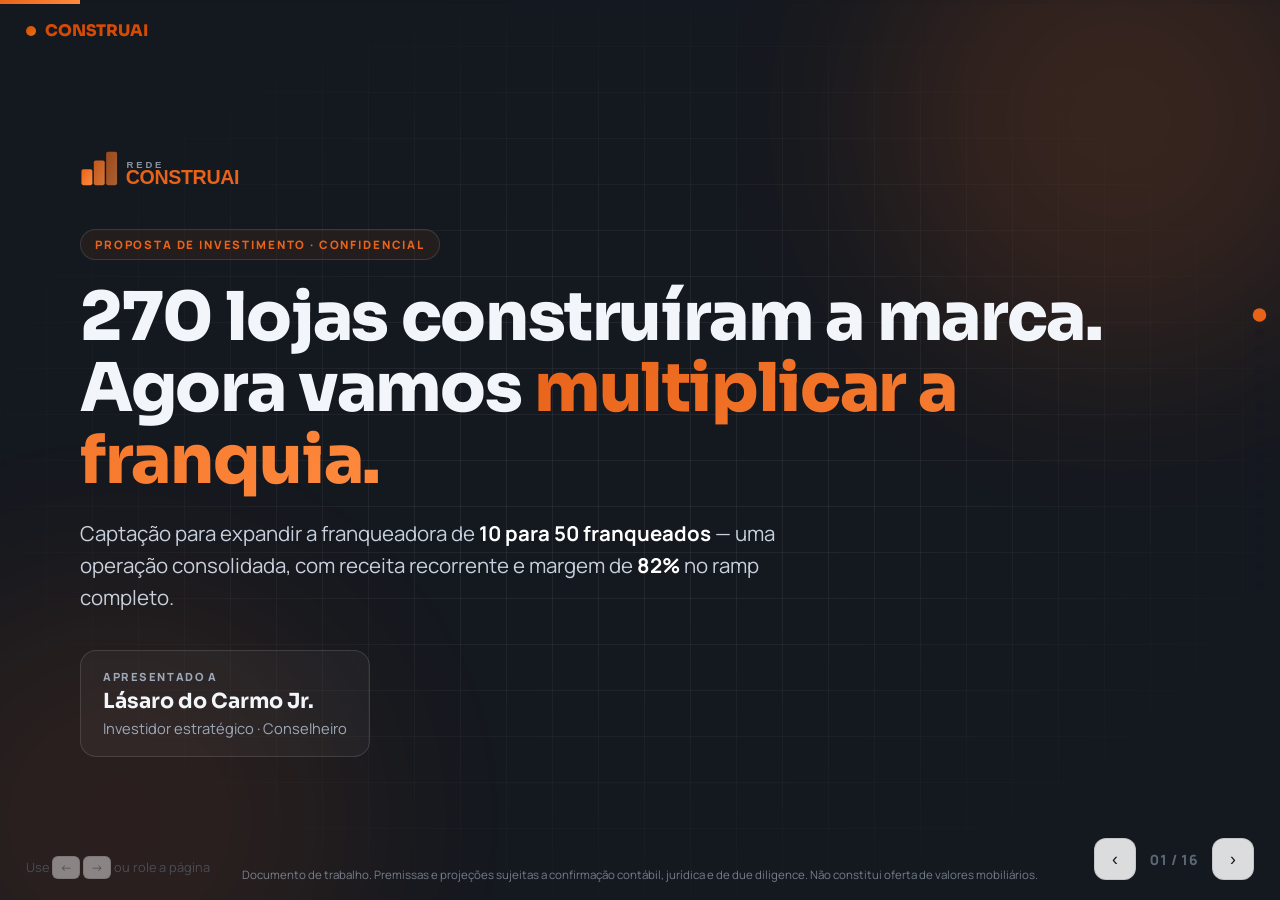
==== index.html @ 3838d7f7 "feat: reescreve deck com dados reais da Rede Construai Negocio correto: rede de material de construc" ====
<!DOCTYPE html>
<html lang="pt-BR">
<head>
<meta charset="UTF-8" />
<meta name="viewport" content="width=device-width, initial-scale=1.0" />
<title>Rede Construai — Proposta de Investimento | Lásaro do Carmo Jr.</title>
<meta name="description" content="Rede Construai — Captação para expansão da franqueadora. Apresentação ao investidor Lásaro do Carmo Jr." />
<link rel="icon" href="assets/img/logo.svg" />
<link rel="preconnect" href="https://fonts.googleapis.com" />
<link rel="preconnect" href="https://fonts.gstatic.com" crossorigin />
<link href="https://fonts.googleapis.com/css2?family=Manrope:wght@400;500;600;700;800&family=Sora:wght@600;700;800&display=swap" rel="stylesheet" />
<link rel="stylesheet" href="assets/css/deck.css" />
</head>
<body>

<div class="topbar"><div class="topbar__fill"></div></div>
<div class="brandmark"><span class="dot"></span> CONSTRUAI</div>
<div class="dots"></div>
<div class="hint">Use <kbd>←</kbd> <kbd>→</kbd> ou role a página</div>
<div class="nav">
  <button class="nav__btn" data-prev aria-label="Anterior">‹</button>
  <span class="nav__count">01 / 16</span>
  <button class="nav__btn" data-next aria-label="Próximo">›</button>
</div>

<main class="deck">

  <!-- 01 — CAPA -->
  <section class="slide slide--dark">
    <span class="glow glow--primary" style="top:-120px;right:-80px"></span>
    <span class="glow glow--primary" style="bottom:-160px;left:-120px;opacity:.1"></span>
    <div class="grid-bg"></div>
    <div class="slide__inner cover">
      <div class="brand"><img src="assets/img/logo.svg" alt="Rede Construai" /></div>
      <span class="eyebrow">Proposta de Investimento · Confidencial</span>
      <h1 class="title">270 lojas construíram a marca.<br>Agora vamos <span class="text-grad">multiplicar a franquia.</span></h1>
      <p class="lead" style="margin-top:22px;color:#C7D0DC">Captação para expandir a franqueadora de <strong style="color:#fff">10 para 50 franqueados</strong> — uma operação consolidada, com receita recorrente e margem de <strong style="color:#fff">82%</strong> no ramp completo.</p>
      <div class="to">
        <small>Apresentado a</small>
        <b>Lásaro do Carmo Jr.</b>
        <span style="color:var(--muted);font-size:.92rem">Investidor estratégico · Conselheiro</span>
      </div>
    </div>
    <div class="disclaimer">Documento de trabalho. Premissas e projeções sujeitas a confirmação contábil, jurídica e de due diligence. Não constitui oferta de valores mobiliários.</div>
  </section>

  <!-- 02 — ABERTURA PERSONALIZADA -->
  <section class="slide">
    <span class="glow glow--primary" style="top:-80px;left:-60px"></span>
    <div class="slide__inner">
      <span class="eyebrow">Por que esta conversa é com o senhor</span>
      <div class="cols cols-2 items-center">
        <div>
          <h2 class="title">O senhor transforma <span class="text-grad">redes de pessoas</span> em impérios.</h2>
          <p class="lead" style="margin-top:18px">Jequiti: de <strong>R$ 20 mi a R$ 523 mi</strong> sobre uma rede de consultoras. Rede São João, Grupo Bom Pastor — o senhor entende, como poucos, o valor de uma <strong>rede consolidada</strong> e de uma <strong>marca forte</strong>.</p>
          <p class="lead">A Rede Construai é exatamente isso: <strong>270 lojas</strong>, uma marca construída no varejo de material de construção, pronta para escalar via franquia. Não é uma aposta — é uma operação que já roda.</p>
        </div>
        <div class="card card--hot">
          <h3>O que buscamos no senhor</h3>
          <ul class="list list--check" style="margin-top:14px">
            <li><b>Nome e credibilidade</b><span class="sub">que aceleram a entrada de franqueados.</span></li>
            <li><b>Rede e portas</b><span class="sub">acesso a operadores e capital do varejo.</span></li>
            <li><b>Escola de escala</b><span class="sub">o método que multiplicou a Jequiti, aplicado aqui.</span></li>
            <li><b>Capital</b><span class="sub">R$ 2 mi para destravar 40 novas lojas.</span></li>
          </ul>
        </div>
      </div>
    </div>
  </section>

  <!-- 03 — A OPORTUNIDADE EM NÚMEROS -->
  <section class="slide">
    <div class="slide__inner">
      <span class="eyebrow">A oportunidade em um minuto</span>
      <h2 class="title">Uma base consolidada. Um motor de <span class="text-grad">receita recorrente</span>.</h2>
      <div class="cols cols-4" style="margin-top:32px">
        <div><div class="kpi__num">270</div><div class="kpi__label">lojas na rede, operadas por 140 empresários</div></div>
        <div><div class="kpi__num">50+</div><div class="kpi__label">serviços prestados às lojas da rede</div></div>
        <div><div class="kpi__num">2%</div><div class="kpi__label">royalty recorrente sobre o faturamento das franqueadas</div></div>
        <div><div class="kpi__num">10→50</div><div class="kpi__label">franqueados: o salto que esta captação financia</div></div>
      </div>
      <div class="cols cols-3" style="margin-top:30px">
        <div class="card"><div class="card__icon">💰</div><h3>R$ 2 milhões</h3><p>Aporte buscado para incentivar a entrada de 40 novas lojas qualificadas, em contratos de 5 anos.</p></div>
        <div class="card"><div class="card__icon">📈</div><h3>R$ 4,9 mi/ano</h3><p>EBITDA projetado da franqueadora no ramp completo (50 franqueados).</p></div>
        <div class="card"><div class="card__icon">⚙️</div><h3>~82% de margem</h3><p>Sustentada por alavancagem operacional: a estrutura que atende as lojas já existe.</p></div>
      </div>
    </div>
  </section>

  <!-- 04 — O NEGÓCIO -->
  <section class="slide">
    <div class="grid-bg"></div>
    <div class="slide__inner">
      <span class="eyebrow">O negócio</span>
      <div class="cols cols-2 items-center">
        <div>
          <h2 class="title">Feita <span class="text-grad">de lojista para lojista</span>.</h2>
          <p class="lead" style="margin-top:16px">A Rede Construai é uma rede consolidada de material de construção, referência em associativismo no setor. Sobre essa base, opera <strong>duas camadas</strong>:</p>
          <ul class="list" style="margin-top:20px">
            <li><b>A associação (270 lojas)</b><span class="sub">a base que dá poder de compra, serviços e a força da marca.</span></li>
            <li><b>A franqueadora (royalty 2%)</b><span class="sub">a camada que estamos escalando — receita recorrente e alta margem.</span></li>
          </ul>
        </div>
        <div class="card">
          <div class="card__icon">🏪</div>
          <h3>A camada que o capital acelera</h3>
          <p style="margin-bottom:16px">Hoje a franqueadora tem 10 franqueados pagando royalty. O alvo é 50. Cada franqueado fatura, em média, <b style="color:var(--text)">R$ 500 mil/mês</b> e paga <b style="color:var(--text)">~R$ 10 mil/mês</b> de royalty.</p>
          <div class="pills">
            <span class="pill pill--on">Marca</span>
            <span class="pill pill--on">50+ serviços</span>
            <span class="pill pill--on">Poder de compra</span>
            <span class="pill pill--on">Contratos 5 anos</span>
          </div>
        </div>
      </div>
    </div>
  </section>

  <!-- 05 — A TESE / MARGEM -->
  <section class="slide">
    <div class="slide__inner">
      <span class="eyebrow">A tese</span>
      <h2 class="title">Por que a margem é alta — e <span class="text-grad">defensável</span>.</h2>
      <p class="lead" style="margin-top:16px">O modelo é tratado de forma <strong>standalone</strong>: a franqueadora paga o custo real do time que atende as lojas. Mesmo assim, a margem é alta porque o royalty é muito maior que o custo de servir.</p>
      <div class="cols cols-3" style="margin-top:32px;align-items:stretch">
        <div class="card"><div class="kpi__num kpi__num--ink">R$ 667</div><div class="kpi__label">custo de atender 1 loja/mês<br>(folha alocada: R$180k ÷ 270 lojas)</div></div>
        <div class="card card--hot"><div class="kpi__num">R$ 10.000</div><div class="kpi__label">royalty recebido por loja/mês</div></div>
        <div class="card"><div class="kpi__num kpi__num--ink">~15x</div><div class="kpi__label">o royalty supera o custo de servir<br>= alavancagem operacional</div></div>
      </div>
      <div class="callout" style="margin-top:30px">
        <p class="lead" style="margin:0">Cada novo franqueado entra quase 100% na margem: <strong>a estrutura que o atende já existe e o custo incremental é baixo.</strong></p>
      </div>
    </div>
  </section>

  <!-- 06 — A MARCA -->
  <section class="slide">
    <span class="glow glow--primary" style="bottom:-120px;right:-60px"></span>
    <div class="slide__inner">
      <span class="eyebrow">O ativo central</span>
      <div class="cols cols-2 items-center">
        <div>
          <h2 class="title">A <span class="text-grad">marca</span> é o que protege o royalty.</h2>
          <p class="lead" style="margin-top:16px">Existem modelos de associação mais baratos. A franquia se justifica porque <strong>entrega o que eles não entregam — principalmente a marca Construai</strong>, construída sobre 270 lojas e reconhecida no mercado.</p>
          <p class="lead">É essa força que sustenta a disposição do franqueado em pagar 2% por 5 anos. As lojas-alvo buscam justamente esse posicionamento.</p>
        </div>
        <div class="card">
          <div class="card__icon">🛡️</div>
          <h3>A prova está na própria rede</h3>
          <p>A média de faturamento que sustenta o royalty (~R$ 10 mil/mês) não é projeção otimista: é <b style="color:var(--text)">comprovável pelos dados reais das 270 lojas</b>, em que a maioria fatura na faixa de R$ 500 mil/mês.</p>
          <p style="margin-top:12px">O risco de receita é, portanto, <b style="color:var(--text)">ancorado em histórico auditável</b>.</p>
        </div>
      </div>
    </div>
  </section>

  <!-- 07 — OS NÚMEROS (EBITDA) -->
  <section class="slide">
    <div class="slide__inner">
      <span class="eyebrow">Os números — franqueadora (standalone)</span>
      <h2 class="title">Do EBITDA de hoje ao EBITDA <span class="text-grad">do ramp</span>.</h2>
      <div class="tbl-wrap" style="margin-top:26px">
        <table class="tbl">
          <thead>
            <tr><th>Demonstrativo (R$/ano)</th><th>Hoje · 10 franq.</th><th class="col-hi">Alvo · 50 franq.</th></tr>
          </thead>
          <tbody>
            <tr><td>Receita de royalties</td><td>360.000</td><td class="col-hi">6.000.000</td></tr>
            <tr><td>(–) Impostos sobre receita (~10%)</td><td class="neg">(36.000)</td><td class="col-hi neg">(600.000)</td></tr>
            <tr><td>(–) Folha alocada (R$ 667/loja)</td><td class="neg">(80.000)</td><td class="col-hi neg">(400.000)</td></tr>
            <tr><td>(–) Funcionária própria</td><td class="neg">(72.000)</td><td class="col-hi neg">(72.000)</td></tr>
            <tr class="row-strong"><td>EBITDA / ano</td><td>172.000</td><td class="col-hi">4.928.000</td></tr>
            <tr><td>Margem EBITDA</td><td class="pos">~48%</td><td class="col-hi pos">~82%</td></tr>
          </tbody>
        </table>
      </div>
      <p class="footnote">Estrutura de custo praticamente fixa: a receita cresce 16x do cenário atual ao alvo, enquanto o custo cresce pouco — daí o salto de margem de 48% para 82%.</p>
    </div>
  </section>

  <!-- 08 — VALUATION -->
  <section class="slide">
    <div class="grid-bg"></div>
    <div class="slide__inner">
      <span class="eyebrow">Valuation — múltiplo EV/EBITDA (4x–6x)</span>
      <h2 class="title">O investidor entra <span class="text-grad">entre o piso e o alvo</span>.</h2>
      <div class="cols cols-3" style="margin-top:30px;align-items:stretch">
        <div class="card">
          <h3>Hoje · piso</h3>
          <div class="kpi__num kpi__num--ink" style="font-size:2.2rem;margin-top:8px">R$ 0,7–1,0M</div>
          <p style="margin-top:10px">Realidade atual (10 franqueados). O ponto mais conservador.</p>
        </div>
        <div class="card card--hot">
          <h3>Faixa de entrada</h3>
          <div class="kpi__num" style="font-size:2.2rem;margin-top:8px">R$ 8–12M</div>
          <p style="margin-top:10px">Pre-money de negociação — captura parte do upside do ramp antes de ele se materializar.</p>
        </div>
        <div class="card">
          <h3>Alvo · 50 franq.</h3>
          <div class="kpi__num kpi__num--ink" style="font-size:2.2rem;margin-top:8px">R$ 15,7–24,6M</div>
          <p style="margin-top:10px">Central ~R$ 19,7M (5x) quando o ramp se completa.</p>
        </div>
      </div>
      <p class="footnote">Múltiplos de 4x a 6x são típicos de franqueadora pequena no Brasil. O valor se realiza à medida que os 40 novos franqueados entram — exatamente o que o aporte financia.</p>
    </div>
  </section>

  <!-- 09 — A OFERTA AO LÁSARO -->
  <section class="slide slide--dark">
    <span class="glow glow--primary" style="top:-100px;right:-80px"></span>
    <div class="slide__inner">
      <span class="eyebrow">A oferta</span>
      <h2 class="title">O senhor entra como <span class="text-grad">sócio estratégico</span> — pelo preço justo.</h2>
      <p class="lead" style="margin-top:14px;color:#C7D0DC">Existem dois preços. A um investidor que só traz dinheiro, cobramos o teto. Ao senhor — pelo nome, rede e credibilidade — oferecemos o <strong style="color:#fff">preço de sócio</strong>.</p>
      <div class="tbl-wrap" style="margin-top:22px">
        <table class="tbl">
          <thead>
            <tr><th>Parâmetro</th><th>Investidor financeiro</th><th class="col-hi">Lásaro · estratégico</th></tr>
          </thead>
          <tbody>
            <tr><td>Pre-money</td><td>R$ 12 milhões</td><td class="col-hi">R$ 8 milhões</td></tr>
            <tr><td>Aporte</td><td>R$ 2 milhões</td><td class="col-hi">R$ 2 milhões</td></tr>
            <tr class="row-strong"><td>Participação resultante</td><td>~14,3%</td><td class="col-hi">20,0%</td></tr>
            <tr><td>O que agrega</td><td class="neg">Apenas capital</td><td class="col-hi">Nome, rede, escala</td></tr>
            <tr><td>Tipo de cota</td><td class="neg">Preferencial</td><td class="col-hi">Ordinária + metas</td></tr>
          </tbody>
        </table>
      </div>
      <p class="footnote" style="color:#9DA8B8">Pelo mesmo cheque de R$ 2 mi, o senhor recebe <b style="color:#fff">40% mais participação</b> — porque a sua entrada reduz o risco e o tempo do ramp, valorizando os 80% que permanecem com os sócios.</p>
    </div>
  </section>

  <!-- 10 — USO DO CAPITAL -->
  <section class="slide">
    <div class="slide__inner">
      <span class="eyebrow">Uso do capital</span>
      <div class="cols cols-2 items-center">
        <div>
          <h2 class="title">R$ 2 milhões viram <span class="text-grad">40 novas lojas</span>.</h2>
          <p class="lead" style="margin-top:16px">Cada loja recebe um pacote de incentivo para estruturar a operação e travar o contrato de 5 anos. O retorno volta como royalty recorrente.</p>
          <ul class="list" style="margin-top:20px">
            <li><b>R$ 50 mil em caixa</b> por loja, para montagem da operação</li>
            <li><b>R$ 50 mil</b> de isenção da taxa de franquia (incentivo)</li>
            <li><b>R$ 100 mil</b> de incentivo total por franqueado</li>
          </ul>
        </div>
        <div class="card">
          <h3 style="margin-bottom:16px">A conta da expansão</h3>
          <div class="tbl-wrap" style="box-shadow:none;border:none;padding:0">
            <table class="tbl">
              <tbody>
                <tr><td>Lojas novas (50 – 10)</td><td><b>40</b></td></tr>
                <tr><td>Cash por loja</td><td>R$ 50.000</td></tr>
                <tr class="row-strong"><td>Total do aporte</td><td>R$ 2.000.000</td></tr>
                <tr><td>Royalty/loja/mês</td><td>~R$ 10.000</td></tr>
                <tr><td>Prazo de contrato</td><td>5 anos</td></tr>
              </tbody>
            </table>
          </div>
        </div>
      </div>
    </div>
  </section>

  <!-- 11 — RETORNO DO INVESTIDOR -->
  <section class="slide">
    <div class="slide__inner">
      <span class="eyebrow">Retorno do investidor — ramp em 3 anos (20% do EBITDA)</span>
      <h2 class="title">Payback em <span class="text-grad">~2 anos</span> — e o ganho de capital vem por cima.</h2>
      <div class="tbl-wrap" style="margin-top:22px">
        <table class="tbl">
          <thead>
            <tr><th>Ramp</th><th>Ano 1</th><th>Ano 2</th><th class="col-hi">Ano 3</th></tr>
          </thead>
          <tbody>
            <tr><td>Franqueados (fim do ano)</td><td>25</td><td>40</td><td class="col-hi">50</td></tr>
            <tr><td>Receita de royalties/ano</td><td>R$ 3,0M</td><td>R$ 4,8M</td><td class="col-hi">R$ 6,0M</td></tr>
            <tr><td>EBITDA/ano</td><td>R$ 2,43M</td><td>R$ 3,93M</td><td class="col-hi">R$ 4,93M</td></tr>
            <tr><td>Retorno do investidor (20%)</td><td class="pos">R$ 485,6k</td><td class="pos">R$ 785,6k</td><td class="col-hi pos">R$ 985,6k</td></tr>
            <tr class="row-strong"><td>Retorno acumulado</td><td>R$ 485,6k</td><td>R$ 1,27M</td><td class="col-hi">R$ 2,26M</td></tr>
          </tbody>
        </table>
      </div>
      <div class="cols cols-3" style="margin-top:24px">
        <div><div class="kpi__num" style="font-size:2rem">~49%</div><div class="kpi__label">retorno anual sobre o aporte (no ramp)</div></div>
        <div><div class="kpi__num" style="font-size:2rem">~2 anos</div><div class="kpi__label">payback do aporte de R$ 2 mi</div></div>
        <div><div class="kpi__num" style="font-size:2rem">~2,0x</div><div class="kpi__label">upside no valor da fatia (alvo 5x)</div></div>
      </div>
    </div>
  </section>

  <!-- 12 — ESTRUTURA -->
  <section class="slide">
    <div class="grid-bg"></div>
    <div class="slide__inner">
      <span class="eyebrow">Estrutura da operação</span>
      <h2 class="title">Captação <span class="text-grad">sem diluir</span> quem já opera.</h2>
      <p class="lead" style="margin-top:16px">O investidor entra em um <strong>veículo dedicado à expansão</strong>, não na franqueadora-mãe. O retorno fica vinculado às lojas que o capital abre.</p>
      <div class="cols cols-3" style="margin-top:30px">
        <div class="card"><div class="card__icon">🧩</div><h3>Sem diluição</h3><p>Nenhum dos 20 sócios atuais perde participação no negócio que já existe.</p></div>
        <div class="card"><div class="card__icon">🔎</div><h3>Retorno rastreável</h3><p>O investidor tem visão clara e auditável sobre exatamente o que financiou.</p></div>
        <div class="card"><div class="card__icon">🗳️</div><h3>Controle preservado</h3><p>As cotas separam direitos econômicos de políticos — quem opera segue no comando.</p></div>
      </div>
      <p class="footnote">Aprovação mais simples, porque ninguém abre mão de participação — e a governança fica limpa desde o primeiro dia.</p>
    </div>
  </section>

  <!-- 13 — RISCOS & RESPOSTAS -->
  <section class="slide">
    <div class="slide__inner">
      <span class="eyebrow">Due diligence — as perguntas difíceis, respondidas</span>
      <h2 class="title">Transparência <span class="text-grad">antes</span> de o senhor perguntar.</h2>
      <div class="cols cols-3" style="margin-top:30px;align-items:stretch">
        <div class="card">
          <h3>Por que pagar franquia se há modelos mais baratos?</h3>
          <p>Porque a franquia entrega o que os modelos simples não entregam: a <b style="color:var(--text)">marca Construai</b>. Atende um segmento de lojas que busca posicionamento — não compete com a associação básica.</p>
        </div>
        <div class="card">
          <h3>Como provar a média de faturamento?</h3>
          <p>Pelos <b style="color:var(--text)">dados reais das 270 lojas</b>. A média que sustenta o royalty é histórica e auditável — não projetada.</p>
        </div>
        <div class="card">
          <h3>A margem de 82% é real?</h3>
          <p>Sim, no modelo standalone com a folha alocada (R$ 667/loja). A formalização da prestação de serviço é pré-requisito, <b style="color:var(--text)">confirmada por contador e advogado</b> antes do fechamento.</p>
        </div>
      </div>
    </div>
  </section>

  <!-- 14 — POR QUE O SENHOR, POR QUE AGORA -->
  <section class="slide">
    <span class="glow glow--primary" style="top:-100px;left:-80px"></span>
    <div class="slide__inner">
      <span class="eyebrow">Por que o senhor, por que agora</span>
      <h2 class="title">O encaixe é <span class="text-grad">raro</span>.</h2>
      <div class="cols cols-2" style="margin-top:28px">
        <ul class="list list--check">
          <li><b>O senhor já fez isso</b><span class="sub">multiplicou uma rede de pessoas (Jequiti) e lidera redes de varejo (São João, Bom Pastor).</span></li>
          <li><b>A base está pronta</b><span class="sub">270 lojas, marca consolidada, modelo de royalty validado em 10 franqueados.</span></li>
        </ul>
        <ul class="list list--check">
          <li><b>O capital é cirúrgico</b><span class="sub">R$ 2 mi destrava 40 lojas travadas em contratos de 5 anos.</span></li>
          <li><b>A janela é agora</b><span class="sub">cada mês sem escalar é royalty recorrente deixado na mesa.</span></li>
        </ul>
      </div>
      <div class="callout" style="margin-top:30px">
        <p class="big text-grad">O senhor não entra para apostar. Entra para fazer o que já sabe — de novo.</p>
      </div>
    </div>
  </section>

  <!-- 15 — PRÓXIMOS PASSOS -->
  <section class="slide">
    <div class="slide__inner">
      <span class="eyebrow">Próximos passos</span>
      <h2 class="title">Como <span class="text-grad">avançamos</span>.</h2>
      <div class="cols cols-3" style="margin-top:32px">
        <div class="card"><div class="card__icon">1</div><h3>Alinhamento</h3><p>Reunião para definir o perfil da participação e os termos da cota (ordinária + metas).</p></div>
        <div class="card"><div class="card__icon">2</div><h3>Due diligence</h3><p>Abertura dos dados reais das 270 lojas e validação contábil/jurídica do modelo.</p></div>
        <div class="card"><div class="card__icon">3</div><h3>Fechamento</h3><p>Estruturação do veículo de expansão e início do ramp dos 40 novos franqueados.</p></div>
      </div>
      <p class="lead" style="margin-top:30px"><strong>A base já foi construída. Falta a sua mão para multiplicá-la.</strong></p>
    </div>
  </section>

  <!-- 16 — FECHAMENTO -->
  <section class="slide slide--dark">
    <span class="glow glow--primary" style="top:-120px;left:-60px"></span>
    <span class="glow glow--primary" style="bottom:-140px;right:-80px;opacity:.1"></span>
    <div class="grid-bg"></div>
    <div class="slide__inner cover">
      <div class="brand"><img src="assets/img/logo.svg" alt="Rede Construai" /></div>
      <h2 class="title">Vamos construir <span class="text-grad">a próxima curva</span> juntos.</h2>
      <p class="lead" style="margin-top:16px;color:#C7D0DC">Estamos à disposição para abrir os números das 270 lojas, demonstrar o modelo e desenhar a estrutura da sociedade com o senhor.</p>
      <div class="cols cols-3" style="margin-top:30px">
        <div class="card"><h3>Contato</h3><p class="ph">[Nome do responsável]</p><p class="ph">[telefone / WhatsApp]</p></div>
        <div class="card"><h3>Canais</h3><p>gpt.construai@gmail.com</p><p>construai.com.br</p></div>
        <div class="card"><h3>Demonstração</h3><p>Dados das 270 lojas e modelo de valuation, sob NDA.</p></div>
      </div>
    </div>
    <div class="disclaimer">Documento de trabalho. Premissas e projeções sujeitas a confirmação contábil, jurídica e de due diligence. Não constitui oferta de valores mobiliários.</div>
  </section>

</main>

<script src="assets/js/deck.js"></script>
</body>
</html>
---- assets/css/deck.css ----
/* =========================================================================
   REDE CONSTRUAI — Deck de Investimento
   Tema claro, premium e corporativo, com slides "hero" escuros.
   Toda a marca é tematizável pelo bloco BRAND TOKENS em :root.
   ========================================================================= */

/* ----------------------------- BRAND TOKENS ----------------------------- */
:root {
  /* Marca — ajuste aqui os HEX oficiais da Construai quando confirmados */
  --c-primary:   #E8631A;   /* laranja Construai (cor de ação)   */
  --c-primary-2: #FF8A3D;   /* laranja claro (gradiente)         */
  --c-ink:       #14181F;   /* tinta escura (slides hero)        */
  --c-ink-2:     #1C2230;   /* superfície escura                 */

  /* Tema claro (padrão) */
  --c-bg:        #F5F2EC;   /* papel quente                      */
  --c-bg-2:      #FBFAF7;   /* fundo alternativo                 */
  --c-surface:   #FFFFFF;   /* cartões                           */
  --c-text:      #161B22;   /* texto principal                   */
  --c-muted:     #5C6675;   /* texto secundário                  */
  --c-line:      rgba(20,25,35,.12);

  /* Tokens "locais" que os componentes consomem (mudam no .slide--dark) */
  --bg:      var(--c-bg);
  --surface: var(--c-surface);
  --text:    var(--c-text);
  --muted:   var(--c-muted);
  --line:    var(--c-line);

  --good: #16A34A;
  --warn: #B45309;

  --font-sans: "Manrope", "Inter", -apple-system, BlinkMacSystemFont, "Segoe UI", Roboto, Helvetica, Arial, sans-serif;
  --font-display: "Sora", "Manrope", var(--font-sans);

  --maxw: 1120px;
  --radius: 16px;
  --shadow: 0 18px 44px -22px rgba(20,25,35,.34);
  --shadow-soft: 0 8px 24px -16px rgba(20,25,35,.3);
  --gradient-primary: linear-gradient(135deg, var(--c-primary), var(--c-primary-2));
}

/* ----------------------------- RESET / BASE ----------------------------- */
* { box-sizing: border-box; margin: 0; padding: 0; }
html, body { height: 100%; }
body {
  font-family: var(--font-sans);
  color: var(--c-text);
  background: var(--c-bg);
  -webkit-font-smoothing: antialiased;
  text-rendering: optimizeLegibility;
  overflow: hidden;
}

/* ------------------------------- PALCO ---------------------------------- */
.deck {
  height: 100vh; overflow-y: scroll;
  scroll-snap-type: y mandatory; scroll-behavior: smooth; scrollbar-width: none;
}
.deck::-webkit-scrollbar { display: none; }

.slide {
  position: relative; min-height: 100vh;
  scroll-snap-align: start; scroll-snap-stop: always;
  display: flex; align-items: center; justify-content: center;
  padding: 6vh 6vw; overflow: hidden;
  background: var(--bg); color: var(--text);
}
.slide:nth-child(even) { --bg: var(--c-bg-2); }

/* Slides escuros (capa, divisores, fechamento) */
.slide--dark {
  --bg: var(--c-ink);
  --surface: var(--c-ink-2);
  --text: #F2F5FA;
  --muted: #9DA8B8;
  --line: rgba(255,255,255,.12);
}
.slide--dark.slide, .slide--dark { background: var(--c-ink); color: #F2F5FA; }

.slide__inner {
  width: 100%; max-width: var(--maxw); position: relative; z-index: 2;
  animation: rise .65s cubic-bezier(.2,.7,.2,1) both;
}
@keyframes rise { from { opacity: 0; transform: translateY(20px); } to { opacity: 1; transform: none; } }

/* Decoração */
.glow { position: absolute; border-radius: 50%; filter: blur(90px); z-index: 0; pointer-events: none; }
.glow--primary { width: 480px; height: 480px; background: var(--c-primary); opacity: .16; }
.grid-bg {
  position: absolute; inset: 0; z-index: 0; pointer-events: none; opacity: .5;
  background-image: linear-gradient(var(--line) 1px, transparent 1px), linear-gradient(90deg, var(--line) 1px, transparent 1px);
  background-size: 46px 46px;
  mask-image: radial-gradient(ellipse at center, #000 25%, transparent 78%);
}

/* ----------------------------- TIPOGRAFIA ------------------------------- */
h1, h2, h3 { font-family: var(--font-display); font-weight: 800; line-height: 1.06; letter-spacing: -.02em; color: var(--text); }
.eyebrow {
  display: inline-flex; align-items: center; gap: 8px;
  font-size: clamp(.7rem,.9vw,.8rem); font-weight: 800; letter-spacing: .16em;
  text-transform: uppercase; color: var(--c-primary);
  padding: 7px 14px; border: 1px solid var(--line); border-radius: 999px;
  background: rgba(232,99,26,.07); margin-bottom: 22px;
}
h1.title { font-size: clamp(2.3rem, 5.4vw, 4.2rem); }
h2.title { font-size: clamp(1.9rem, 4.2vw, 3.1rem); }
.lead { font-size: clamp(1.02rem, 1.6vw, 1.3rem); color: var(--muted); max-width: 64ch; line-height: 1.56; }
.lead strong { color: var(--text); font-weight: 700; }
.text-grad { background: var(--gradient-primary); -webkit-background-clip: text; background-clip: text; color: transparent; }
.text-primary { color: var(--c-primary); }
p + p { margin-top: 1em; }
.small { font-size: .9rem; }

/* placeholders (raros agora — quase tudo é dado real) */
.ph { background: rgba(180,83,9,.14); border-bottom: 2px dashed var(--warn); padding: 0 .25em; border-radius: 4px; font-weight: 700; }

/* -------------------------------- GRID ---------------------------------- */
.cols { display: grid; gap: 26px; }
.cols-2 { grid-template-columns: 1.05fr .95fr; }
.cols-3 { grid-template-columns: repeat(3, 1fr); }
.cols-4 { grid-template-columns: repeat(4, 1fr); }
.items-center { align-items: center; }
@media (max-width: 900px) { .cols-2, .cols-3, .cols-4 { grid-template-columns: 1fr; } }

/* ------------------------------- CARTÕES -------------------------------- */
.card {
  background: var(--surface); border: 1px solid var(--line); border-radius: var(--radius);
  padding: 24px; box-shadow: var(--shadow-soft);
  transition: transform .25s ease, border-color .25s ease, box-shadow .25s ease;
}
.card:hover { transform: translateY(-3px); border-color: rgba(232,99,26,.4); box-shadow: var(--shadow); }
.card h3 { font-size: 1.1rem; margin-bottom: 8px; }
.card p { color: var(--muted); font-size: .97rem; line-height: 1.5; }
.card__icon {
  width: 44px; height: 44px; border-radius: 12px; display: grid; place-items: center;
  font-size: 1.25rem; margin-bottom: 14px; background: rgba(232,99,26,.12);
  border: 1px solid rgba(232,99,26,.28);
}
.card--hot { border-color: rgba(232,99,26,.5); box-shadow: 0 0 0 1px rgba(232,99,26,.18), var(--shadow); }
.card--hot::before { content: "RECOMENDADO"; display: inline-block; font-size: .66rem; font-weight: 800; letter-spacing: .12em; color: #fff; background: var(--gradient-primary); padding: 4px 10px; border-radius: 999px; margin-bottom: 12px; }

/* -------------------------------- KPIs ---------------------------------- */
.kpi__num {
  font-family: var(--font-display); font-weight: 800; line-height: 1;
  font-size: clamp(2rem, 4.2vw, 3.1rem);
  background: var(--gradient-primary); -webkit-background-clip: text; background-clip: text; color: transparent;
}
.kpi__num--ink { background: none; color: var(--text); -webkit-text-fill-color: var(--text); }
.kpi__label { color: var(--muted); font-size: .92rem; margin-top: 8px; line-height: 1.4; }

/* ------------------------------ LISTAS ---------------------------------- */
.list { list-style: none; display: grid; gap: 13px; }
.list li { position: relative; padding-left: 32px; color: var(--text); line-height: 1.5; }
.list li::before { content: ""; position: absolute; left: 0; top: .16em; width: 19px; height: 19px; border-radius: 6px; background: var(--gradient-primary); }
.list--check li::before { content: "✓"; color: #fff; font-weight: 900; display: grid; place-items: center; font-size: .76rem; }
.list .sub { display: block; color: var(--muted); font-size: .9rem; margin-top: 2px; font-weight: 400; }
.list b { color: var(--text); }

/* ------------------------------- TABELA --------------------------------- */
.tbl { width: 100%; border-collapse: collapse; font-size: clamp(.85rem, 1.1vw, 1rem); }
.tbl th, .tbl td { padding: 13px 16px; text-align: right; border-bottom: 1px solid var(--line); }
.tbl th:first-child, .tbl td:first-child { text-align: left; }
.tbl thead th { font-family: var(--font-display); font-size: .8rem; text-transform: uppercase; letter-spacing: .08em; color: #fff; background: var(--gradient-primary); border: none; }
.tbl thead th:first-child { border-radius: 10px 0 0 0; }
.tbl thead th:last-child { border-radius: 0 10px 0 0; }
.tbl tbody tr:hover { background: rgba(232,99,26,.05); }
.tbl .row-strong td { font-weight: 800; font-family: var(--font-display); color: var(--text); border-top: 2px solid var(--c-primary); background: rgba(232,99,26,.07); }
.tbl .neg { color: var(--muted); }
.tbl .pos { color: var(--good); font-weight: 700; }
.tbl-wrap { background: var(--surface); border: 1px solid var(--line); border-radius: var(--radius); padding: 8px 8px 0; box-shadow: var(--shadow-soft); overflow: hidden; }
.col-hi { background: rgba(232,99,26,.06); }

/* ------------------------- BARRAS DE CRESCIMENTO ------------------------ */
.growth { display: flex; align-items: flex-end; gap: 16px; height: 220px; padding-top: 26px; }
.growth__col { flex: 1; display: flex; flex-direction: column; align-items: center; gap: 10px; height: 100%; justify-content: flex-end; }
.growth__bar { width: 100%; max-width: 90px; border-radius: 10px 10px 3px 3px; background: var(--gradient-primary); position: relative; min-height: 6px; }
.growth__bar.muted { background: linear-gradient(135deg,#C4CCD6,#9AA6B4); }
.growth__bar span { position: absolute; top: -24px; left: 50%; transform: translateX(-50%); font-weight: 800; font-size: .92rem; white-space: nowrap; color: var(--text); }
.growth__x { color: var(--muted); font-size: .88rem; font-weight: 700; }

/* ------------------------------ PILLS ----------------------------------- */
.pills { display: flex; flex-wrap: wrap; gap: 10px; }
.pill { padding: 8px 15px; border-radius: 999px; border: 1px solid var(--line); background: var(--surface); font-size: .9rem; font-weight: 700; color: var(--muted); }
.pill--on { color: var(--c-primary); border-color: rgba(232,99,26,.4); background: rgba(232,99,26,.08); }

/* ----------------------------- DESTAQUE --------------------------------- */
.callout { border-left: 4px solid var(--c-primary); padding: 4px 0 4px 20px; }
.callout .big { font-family: var(--font-display); font-weight: 800; font-size: clamp(1.4rem,3vw,2.2rem); line-height: 1.15; }

/* --------------------------- CAPA / FECHO ------------------------------- */
.cover .brand { display: flex; align-items: center; gap: 14px; margin-bottom: 38px; }
.cover .brand img { height: 48px; }
.cover .to { margin-top: 36px; padding: 18px 22px; border: 1px solid var(--line); border-radius: var(--radius); background: rgba(255,255,255,.04); display: inline-flex; flex-direction: column; gap: 4px; }
.cover .to small { color: var(--muted); text-transform: uppercase; letter-spacing: .14em; font-size: .7rem; font-weight: 800; }
.cover .to b { font-family: var(--font-display); font-size: 1.3rem; color: var(--text); }

/* quote */
.quote { font-family: var(--font-display); font-size: clamp(1.5rem, 3.2vw, 2.4rem); font-weight: 800; line-height: 1.25; max-width: 24ch; }

/* footnote / disclaimer */
.footnote { margin-top: 22px; color: var(--muted); font-size: .8rem; opacity: .9; max-width: 78ch; }
.disclaimer { position: absolute; bottom: 18px; left: 6vw; right: 6vw; z-index: 2; color: var(--muted); font-size: .72rem; opacity: .7; text-align: center; }

/* -------------------------- CHROME / NAV UI ----------------------------- */
.topbar { position: fixed; top: 0; left: 0; right: 0; height: 4px; z-index: 50; background: rgba(20,25,35,.1); }
.topbar__fill { height: 100%; width: 0; background: var(--gradient-primary); transition: width .3s ease; }
.brandmark { position: fixed; top: 20px; left: 26px; z-index: 50; display: flex; align-items: center; gap: 9px; font-family: var(--font-display); font-weight: 800; font-size: 1rem; letter-spacing: -.01em; color: var(--c-primary); mix-blend-mode: difference; }
.brandmark .dot { width: 10px; height: 10px; border-radius: 50%; background: var(--gradient-primary); }
.nav { position: fixed; bottom: 20px; right: 26px; z-index: 50; display: flex; align-items: center; gap: 10px; }
.nav__btn { width: 42px; height: 42px; border-radius: 12px; border: 1px solid var(--c-line); background: rgba(255,255,255,.85); color: var(--c-text); font-size: 1.1rem; cursor: pointer; display: grid; place-items: center; backdrop-filter: blur(8px); transition: all .2s ease; }
.nav__btn:hover { border-color: var(--c-primary); color: var(--c-primary); }
.nav__count { font-variant-numeric: tabular-nums; color: var(--c-muted); font-size: .88rem; min-width: 56px; text-align: center; font-weight: 800; }
.dots { position: fixed; right: 16px; top: 50%; transform: translateY(-50%); z-index: 50; display: flex; flex-direction: column; gap: 9px; }
.dots button { width: 9px; height: 9px; border-radius: 50%; border: none; background: rgba(20,25,35,.22); cursor: pointer; padding: 0; transition: all .25s ease; }
.dots button.on { background: var(--c-primary); transform: scale(1.5); }
.hint { position: fixed; bottom: 24px; left: 26px; z-index: 50; color: var(--c-muted); font-size: .8rem; opacity: .65; }
.hint kbd { background: rgba(255,255,255,.7); border: 1px solid var(--c-line); border-radius: 6px; padding: 2px 7px; font-family: inherit; font-size: .76rem; }

@media (max-width: 720px) { .brandmark, .hint { display: none; } .slide { padding: 9vh 7vw; } }

/* -------------------------- IMPRESSÃO / PDF ----------------------------- */
@media print {
  @page { size: 1280px 720px; margin: 0; }
  body { overflow: visible; }
  .deck { height: auto; overflow: visible; display: block; }
  .topbar, .brandmark, .nav, .dots, .hint { display: none !important; }
  .slide { page-break-after: always; break-after: page; height: 720px; min-height: 720px; }
  .slide__inner { animation: none; }
  .card { box-shadow: none; }
}
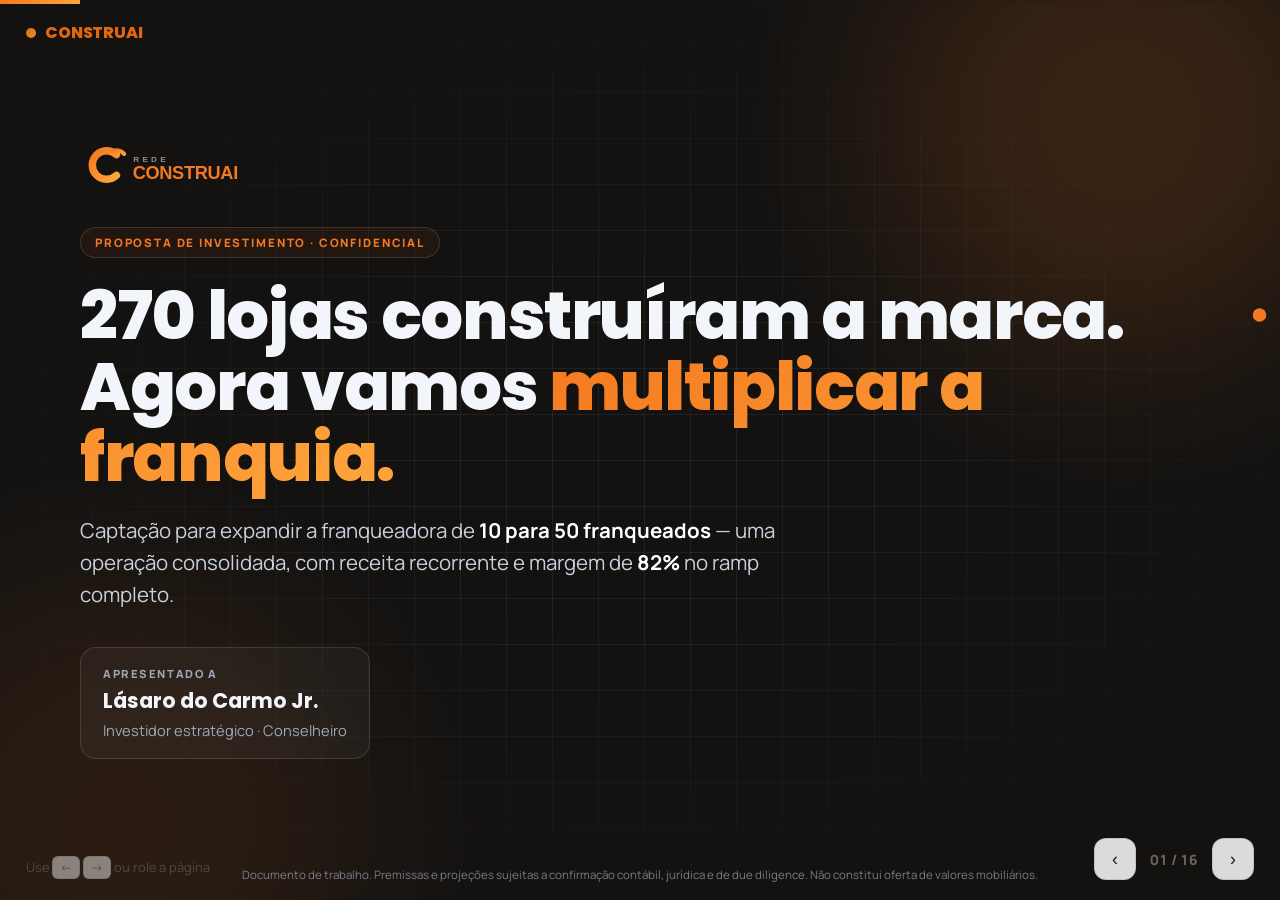
==== commit f2b84c04: "style: aplica identidade real da Construai (cores, logo, fonte, taglines) Cores e logo extraidos do " ====
--- a/index.html
+++ b/index.html
@@ -8,7 +8,7 @@
 <link rel="icon" href="assets/img/logo.svg" />
 <link rel="preconnect" href="https://fonts.googleapis.com" />
 <link rel="preconnect" href="https://fonts.gstatic.com" crossorigin />
-<link href="https://fonts.googleapis.com/css2?family=Manrope:wght@400;500;600;700;800&family=Sora:wght@600;700;800&display=swap" rel="stylesheet" />
+<link href="https://fonts.googleapis.com/css2?family=Manrope:wght@400;500;600;700;800&family=Poppins:wght@600;700;800&family=Sora:wght@600;700;800&display=swap" rel="stylesheet" />
 <link rel="stylesheet" href="assets/css/deck.css" />
 </head>
 <body>
@@ -73,6 +73,7 @@
     <div class="slide__inner">
       <span class="eyebrow">A oportunidade em um minuto</span>
       <h2 class="title">Uma base consolidada. Um motor de <span class="text-grad">receita recorrente</span>.</h2>
+      <p class="lead" style="margin-top:14px">Entre as <strong>30 maiores do Brasil</strong> no setor · 1ª rede do segmento em MG · "Na Construai, tá feito."</p>
       <div class="cols cols-4" style="margin-top:32px">
         <div><div class="kpi__num">270</div><div class="kpi__label">lojas na rede, operadas por 140 empresários</div></div>
         <div><div class="kpi__num">50+</div><div class="kpi__label">serviços prestados às lojas da rede</div></div>
@@ -95,7 +96,7 @@
       <div class="cols cols-2 items-center">
         <div>
           <h2 class="title">Feita <span class="text-grad">de lojista para lojista</span>.</h2>
-          <p class="lead" style="margin-top:16px">A Rede Construai é uma rede consolidada de material de construção, referência em associativismo no setor. Sobre essa base, opera <strong>duas camadas</strong>:</p>
+          <p class="lead" style="margin-top:16px">Mais do que uma rede, uma <strong>Central de Serviços Compartilhada</strong>: a <strong>1ª rede do segmento em Minas Gerais</strong> e hoje <strong>entre as 30 maiores do Brasil</strong> em material de construção. Sobre essa base, opera <strong>duas camadas</strong>:</p>
           <ul class="list" style="margin-top:20px">
             <li><b>A associação (270 lojas)</b><span class="sub">a base que dá poder de compra, serviços e a força da marca.</span></li>
             <li><b>A franqueadora (royalty 2%)</b><span class="sub">a camada que estamos escalando — receita recorrente e alta margem.</span></li>
@@ -370,7 +371,7 @@
     <div class="grid-bg"></div>
     <div class="slide__inner cover">
       <div class="brand"><img src="assets/img/logo.svg" alt="Rede Construai" /></div>
-      <h2 class="title">Vamos construir <span class="text-grad">a próxima curva</span> juntos.</h2>
+      <h2 class="title">Seja gigante <span class="text-grad">com a gente.</span></h2>
       <p class="lead" style="margin-top:16px;color:#C7D0DC">Estamos à disposição para abrir os números das 270 lojas, demonstrar o modelo e desenhar a estrutura da sociedade com o senhor.</p>
       <div class="cols cols-3" style="margin-top:30px">
         <div class="card"><h3>Contato</h3><p class="ph">[Nome do responsável]</p><p class="ph">[telefone / WhatsApp]</p></div>
--- a/assets/css/deck.css
+++ b/assets/css/deck.css
@@ -6,19 +6,19 @@
 
 /* ----------------------------- BRAND TOKENS ----------------------------- */
 :root {
-  /* Marca — ajuste aqui os HEX oficiais da Construai quando confirmados */
-  --c-primary:   #E8631A;   /* laranja Construai (cor de ação)   */
-  --c-primary-2: #FF8A3D;   /* laranja claro (gradiente)         */
-  --c-ink:       #14181F;   /* tinta escura (slides hero)        */
-  --c-ink-2:     #1C2230;   /* superfície escura                 */
+  /* Marca Construai — extraída do site construai.com.br */
+  --c-primary:   #F47920;   /* laranja Construai (cor de ação)   */
+  --c-primary-2: #FFA63D;   /* laranja claro (gradiente)         */
+  --c-ink:       #131211;   /* preto quente (slides hero)        */
+  --c-ink-2:     #201D19;   /* superfície escura                 */
 
   /* Tema claro (padrão) */
-  --c-bg:        #F5F2EC;   /* papel quente                      */
-  --c-bg-2:      #FBFAF7;   /* fundo alternativo                 */
+  --c-bg:        #F6F3ED;   /* papel quente                      */
+  --c-bg-2:      #FCFBF8;   /* fundo alternativo                 */
   --c-surface:   #FFFFFF;   /* cartões                           */
-  --c-text:      #161B22;   /* texto principal                   */
-  --c-muted:     #5C6675;   /* texto secundário                  */
-  --c-line:      rgba(20,25,35,.12);
+  --c-text:      #1A1714;   /* texto principal                   */
+  --c-muted:     #6B6258;   /* texto secundário                  */
+  --c-line:      rgba(26,23,20,.13);
 
   /* Tokens "locais" que os componentes consomem (mudam no .slide--dark) */
   --bg:      var(--c-bg);
@@ -31,7 +31,7 @@
   --warn: #B45309;
 
   --font-sans: "Manrope", "Inter", -apple-system, BlinkMacSystemFont, "Segoe UI", Roboto, Helvetica, Arial, sans-serif;
-  --font-display: "Sora", "Manrope", var(--font-sans);
+  --font-display: "Poppins", "Sora", "Manrope", var(--font-sans);
 
   --maxw: 1120px;
   --radius: 16px;
@@ -222,10 +222,18 @@
 /* -------------------------- IMPRESSÃO / PDF ----------------------------- */
 @media print {
   @page { size: 1280px 720px; margin: 0; }
-  body { overflow: visible; }
+  html, body { overflow: visible; }
   .deck { height: auto; overflow: visible; display: block; }
   .topbar, .brandmark, .nav, .dots, .hint { display: none !important; }
-  .slide { page-break-after: always; break-after: page; height: 720px; min-height: 720px; }
+  .slide { page-break-after: always; break-after: page; page-break-inside: avoid; break-inside: avoid;
+           height: 720px; min-height: 720px; max-height: 720px; overflow: hidden; padding: 40px 60px; }
   .slide__inner { animation: none; }
-  .card { box-shadow: none; }
-}
+  .card { box-shadow: none; padding: 18px; }
+  h1.title { font-size: 3.2rem; }
+  h2.title { font-size: 2.3rem; }
+  .lead { font-size: 1.04rem; }
+  .cols { gap: 18px; }
+  .tbl th, .tbl td { padding: 10px 14px; }
+  .growth { height: 180px; }
+  .glow { display: none; }
+}
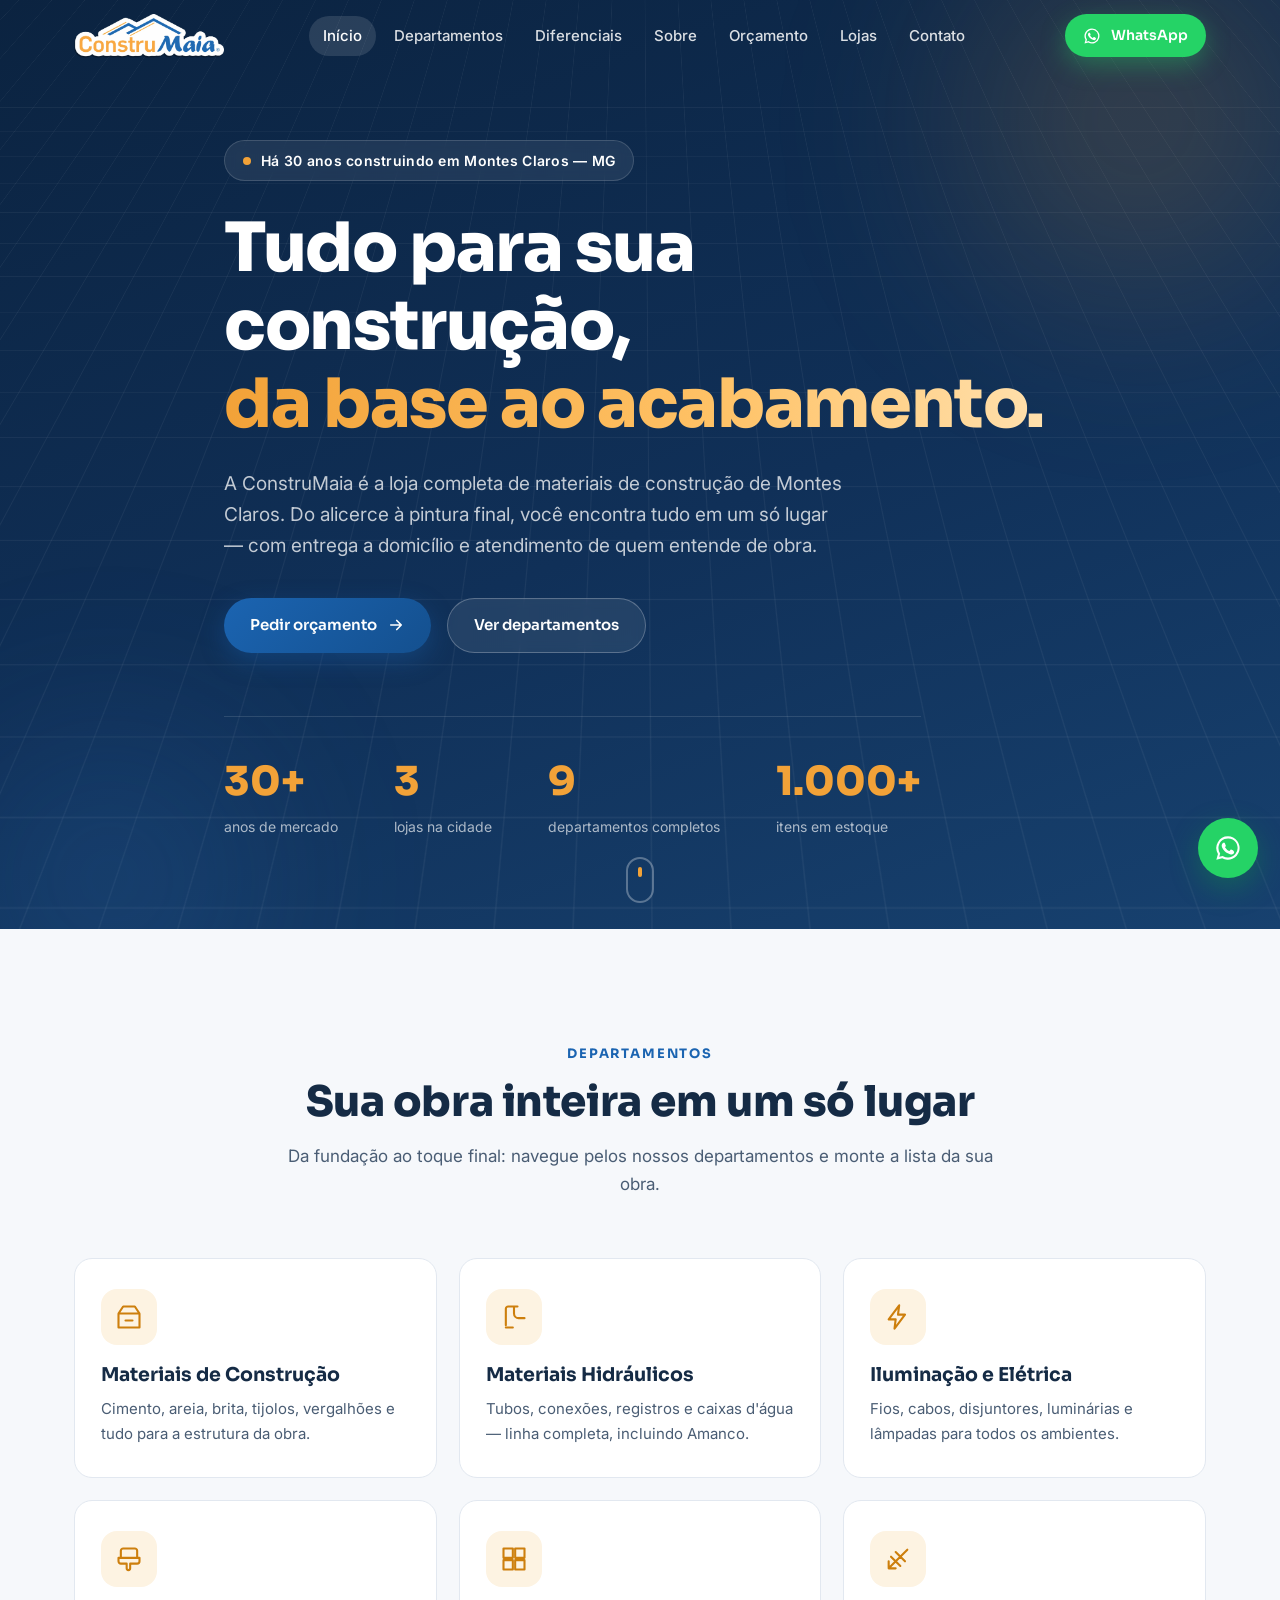
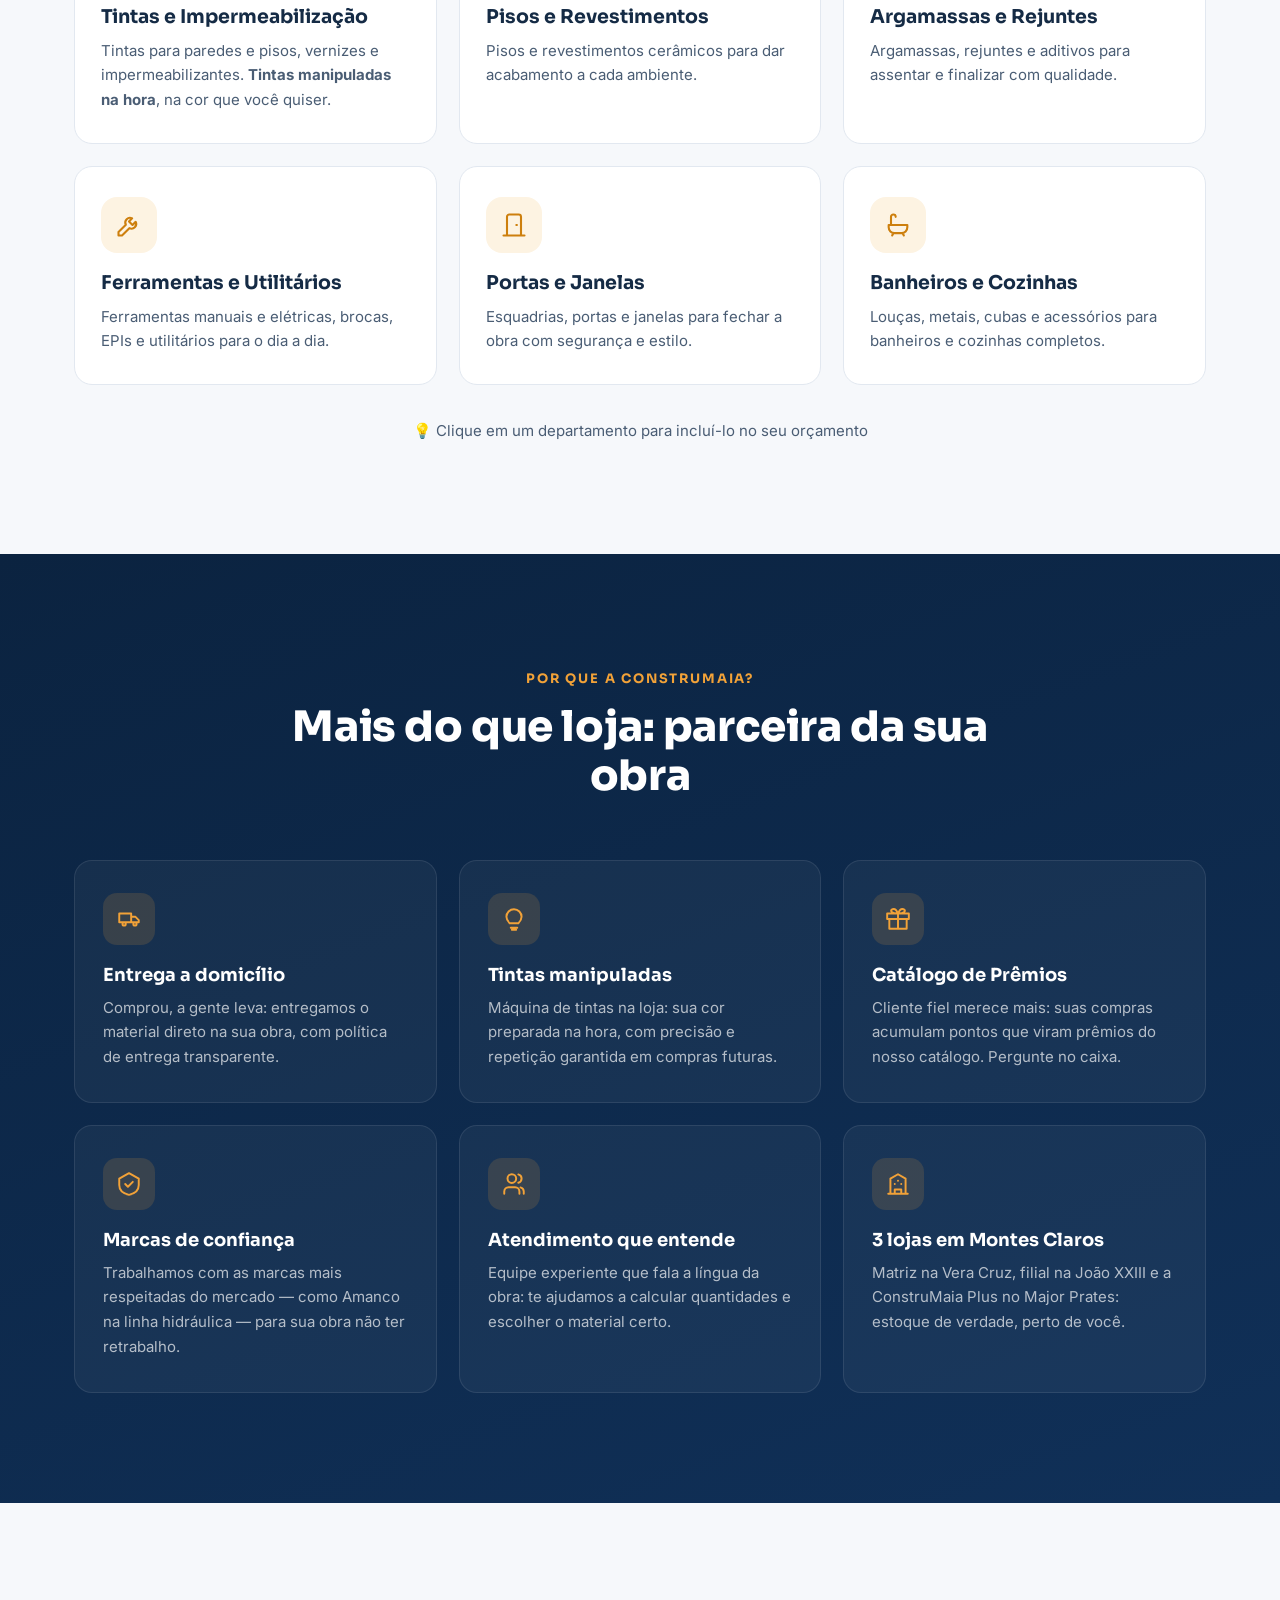
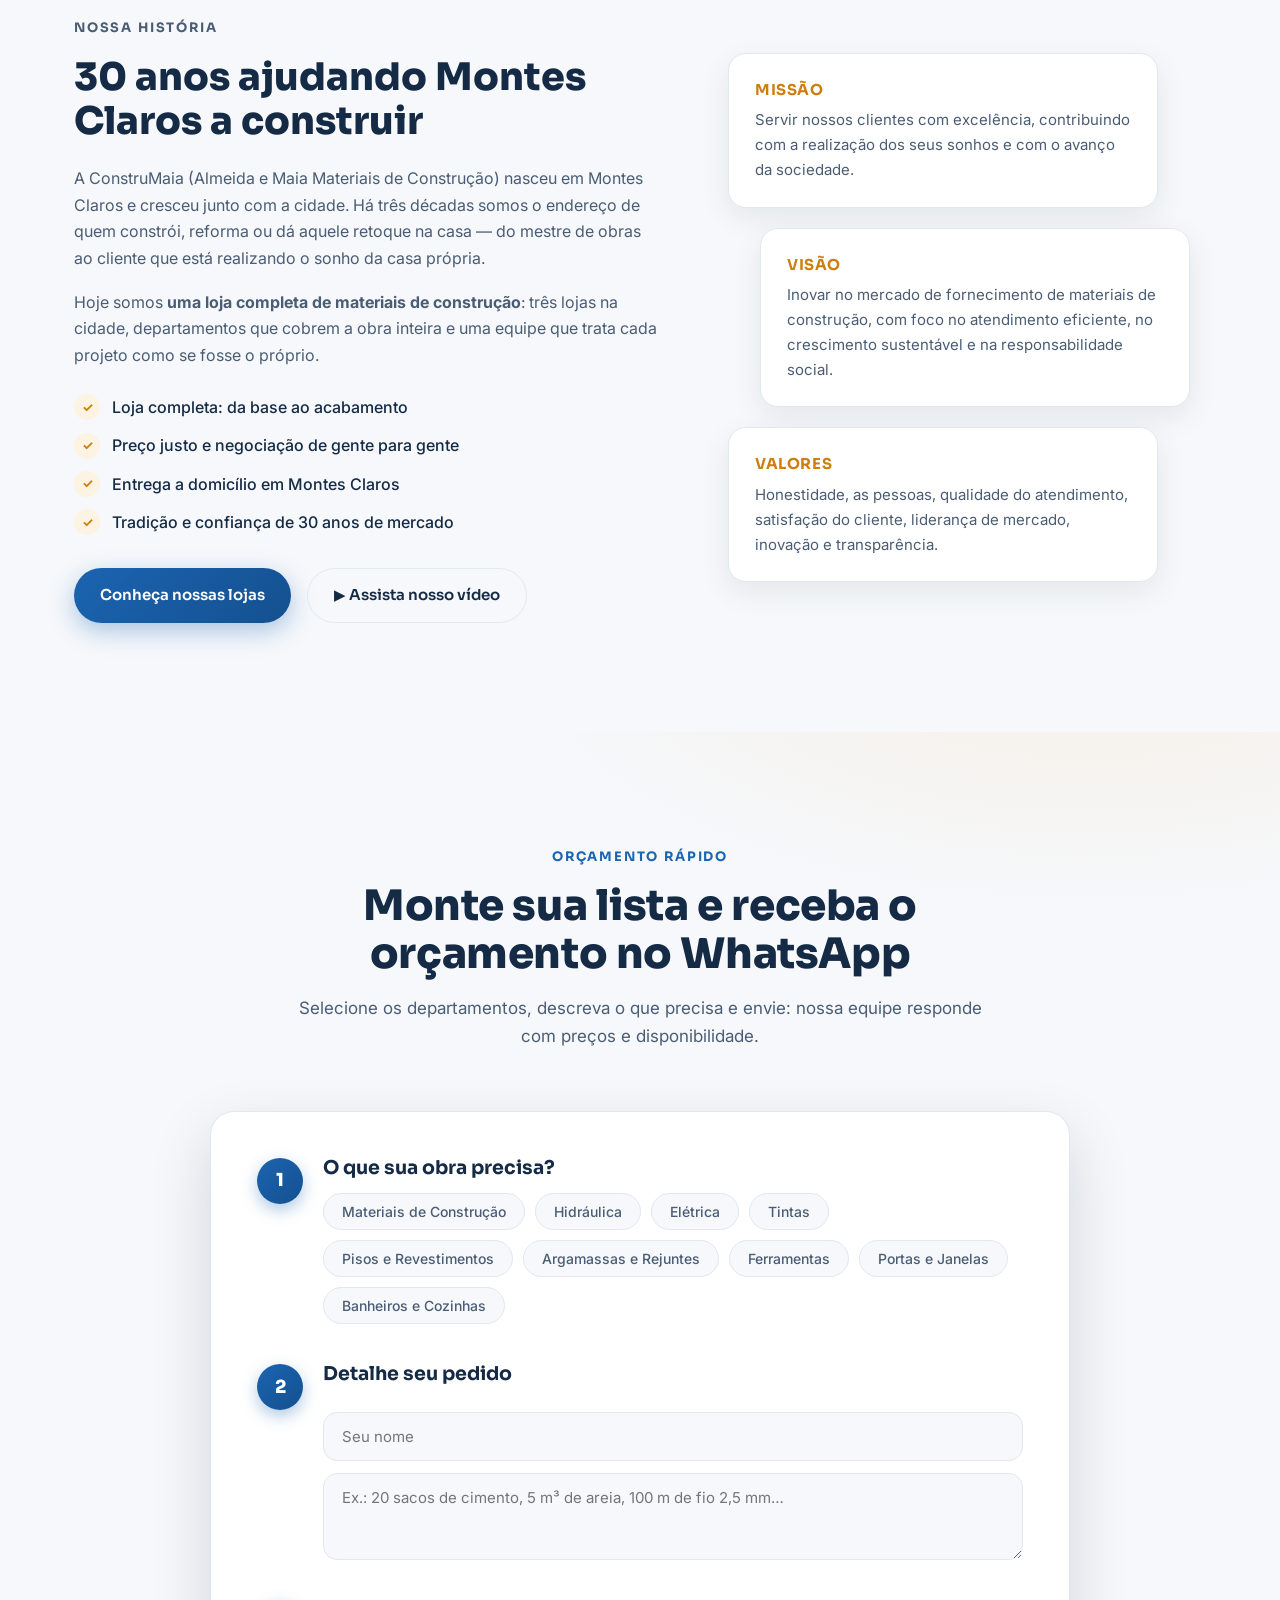
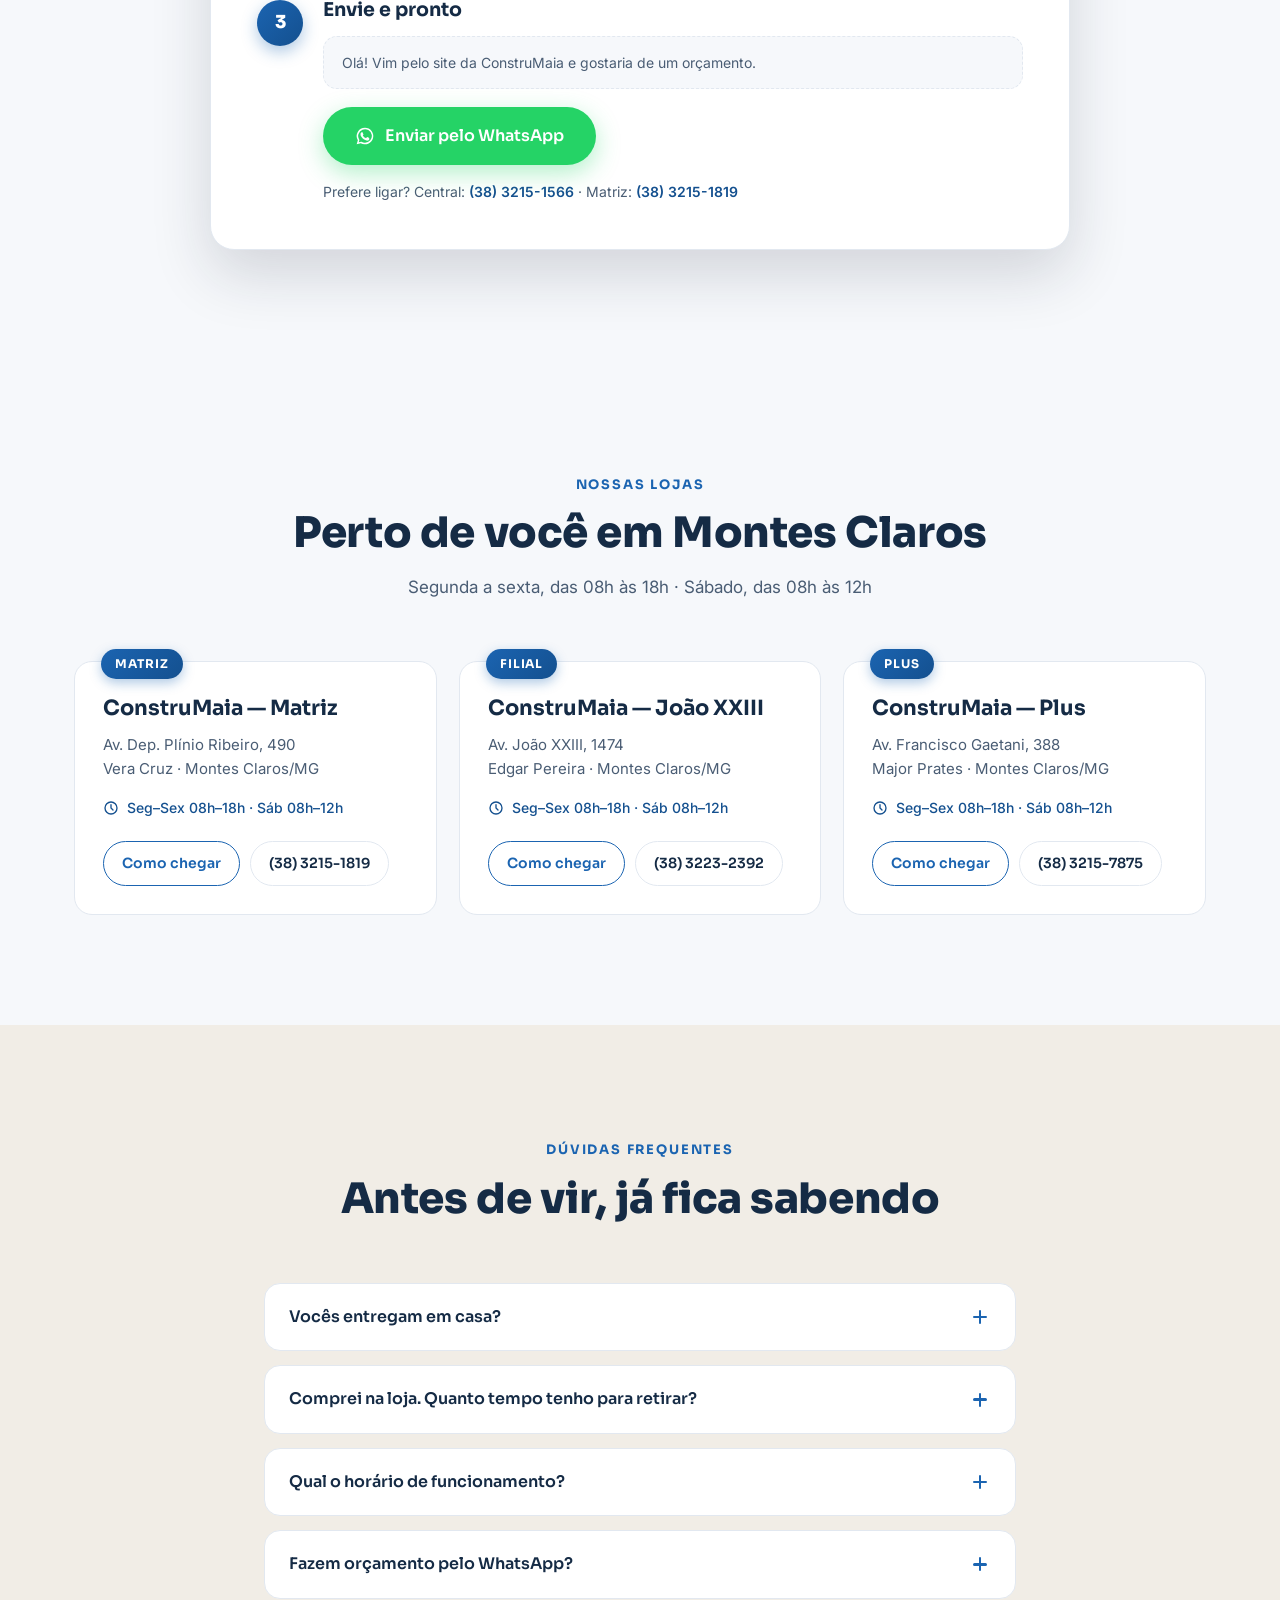
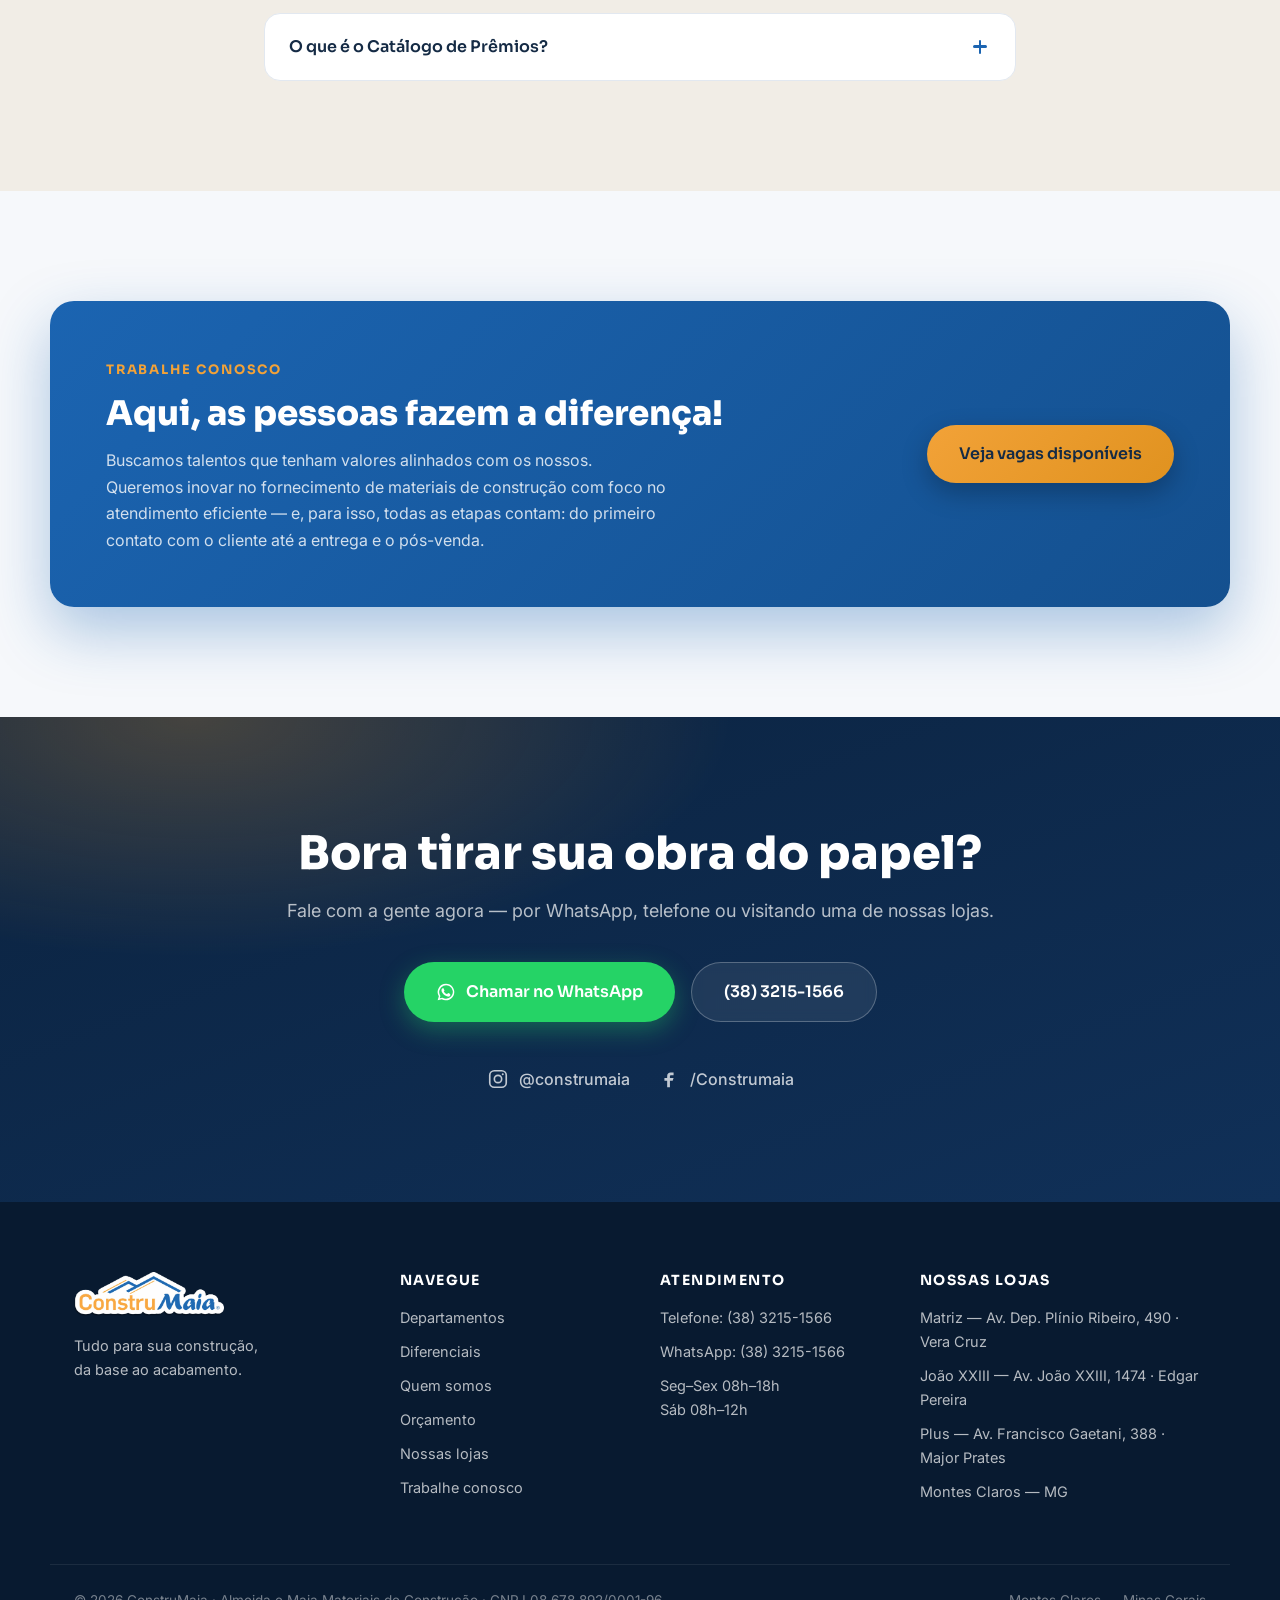
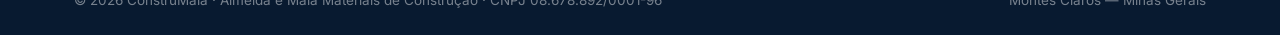
==== commit fa44b318: "feat: novo site ConstruMaia — página única moderna e interativa Substitui o conteúdo do branch pelo " ====
--- a/index.html
+++ b/index.html
@@ -1,389 +1,421 @@
 <!DOCTYPE html>
 <html lang="pt-BR">
 <head>
-<meta charset="UTF-8" />
-<meta name="viewport" content="width=device-width, initial-scale=1.0" />
-<title>Rede Construai — Proposta de Investimento | Lásaro do Carmo Jr.</title>
-<meta name="description" content="Rede Construai — Captação para expansão da franqueadora. Apresentação ao investidor Lásaro do Carmo Jr." />
-<link rel="icon" href="assets/img/logo.svg" />
-<link rel="preconnect" href="https://fonts.googleapis.com" />
-<link rel="preconnect" href="https://fonts.gstatic.com" crossorigin />
-<link href="https://fonts.googleapis.com/css2?family=Manrope:wght@400;500;600;700;800&family=Poppins:wght@600;700;800&family=Sora:wght@600;700;800&display=swap" rel="stylesheet" />
-<link rel="stylesheet" href="assets/css/deck.css" />
+  <meta charset="UTF-8">
+  <meta name="viewport" content="width=device-width, initial-scale=1.0">
+  <title>ConstruMaia — Tudo para sua construção, da base ao acabamento</title>
+  <meta name="description" content="Há 30 anos em Montes Claros/MG. Materiais de construção, hidráulica, elétrica, tintas, pisos, ferramentas e muito mais. Entrega a domicílio e atendimento pelo WhatsApp.">
+  <meta property="og:title" content="ConstruMaia — Materiais de Construção em Montes Claros">
+  <meta property="og:description" content="Tudo para sua construção, da base ao acabamento. Há 30 anos construindo com você.">
+  <meta property="og:type" content="website">
+  <link rel="preconnect" href="https://fonts.googleapis.com">
+  <link rel="preconnect" href="https://fonts.gstatic.com" crossorigin>
+  <link href="https://fonts.googleapis.com/css2?family=Sora:wght@500;600;700;800&family=Inter:wght@400;500;600;700&display=swap" rel="stylesheet">
+  <link rel="icon" type="image/svg+xml" href="assets/img/favicon.svg">
+  <link rel="stylesheet" href="assets/css/site.css">
 </head>
 <body>
 
-<div class="topbar"><div class="topbar__fill"></div></div>
-<div class="brandmark"><span class="dot"></span> CONSTRUAI</div>
-<div class="dots"></div>
-<div class="hint">Use <kbd>←</kbd> <kbd>→</kbd> ou role a página</div>
-<div class="nav">
-  <button class="nav__btn" data-prev aria-label="Anterior">‹</button>
-  <span class="nav__count">01 / 16</span>
-  <button class="nav__btn" data-next aria-label="Próximo">›</button>
-</div>
-
-<main class="deck">
-
-  <!-- 01 — CAPA -->
-  <section class="slide slide--dark">
-    <span class="glow glow--primary" style="top:-120px;right:-80px"></span>
-    <span class="glow glow--primary" style="bottom:-160px;left:-120px;opacity:.1"></span>
-    <div class="grid-bg"></div>
-    <div class="slide__inner cover">
-      <div class="brand"><img src="assets/img/logo.svg" alt="Rede Construai" /></div>
-      <span class="eyebrow">Proposta de Investimento · Confidencial</span>
-      <h1 class="title">270 lojas construíram a marca.<br>Agora vamos <span class="text-grad">multiplicar a franquia.</span></h1>
-      <p class="lead" style="margin-top:22px;color:#C7D0DC">Captação para expandir a franqueadora de <strong style="color:#fff">10 para 50 franqueados</strong> — uma operação consolidada, com receita recorrente e margem de <strong style="color:#fff">82%</strong> no ramp completo.</p>
-      <div class="to">
-        <small>Apresentado a</small>
-        <b>Lásaro do Carmo Jr.</b>
-        <span style="color:var(--muted);font-size:.92rem">Investidor estratégico · Conselheiro</span>
+  <div class="scroll-progress" aria-hidden="true"><span id="scrollBar"></span></div>
+
+  <!-- ============ HEADER ============ -->
+  <header class="header" id="header">
+    <div class="container header-inner">
+      <a href="#inicio" class="logo" aria-label="ConstruMaia — início">
+        <img src="assets/img/logo.webp" alt="ConstruMaia" height="44">
+      </a>
+      <nav class="nav" id="nav" aria-label="Navegação principal">
+        <a href="#inicio" class="nav-link is-active">Início</a>
+        <a href="#departamentos" class="nav-link">Departamentos</a>
+        <a href="#diferenciais" class="nav-link">Diferenciais</a>
+        <a href="#sobre" class="nav-link">Sobre</a>
+        <a href="#orcamento" class="nav-link">Orçamento</a>
+        <a href="#lojas" class="nav-link">Lojas</a>
+        <a href="#contato" class="nav-link">Contato</a>
+      </nav>
+      <div class="header-actions">
+        <a class="btn btn-whats btn-sm" href="https://wa.me/553832151566?text=Ol%C3%A1!%20Vim%20pelo%20site%20da%20ConstruMaia%20e%20gostaria%20de%20um%20or%C3%A7amento." target="_blank" rel="noopener">
+          <svg viewBox="0 0 24 24" width="18" height="18" fill="currentColor" aria-hidden="true"><path d="M12 2a10 10 0 0 0-8.6 15.1L2 22l5-1.3A10 10 0 1 0 12 2zm0 18.2a8.2 8.2 0 0 1-4.2-1.2l-.3-.2-3 .8.8-2.9-.2-.3A8.2 8.2 0 1 1 12 20.2zm4.5-6.1c-.2-.1-1.5-.7-1.7-.8-.2-.1-.4-.1-.6.1-.2.2-.6.8-.8 1-.1.2-.3.2-.5.1a6.7 6.7 0 0 1-3.3-2.9c-.3-.4 0-.5.1-.7l.4-.5c.1-.2.1-.3 0-.5-.1-.1-.6-1.4-.8-1.9-.2-.5-.4-.4-.6-.4h-.5c-.2 0-.5.1-.7.3-.2.3-.9.9-.9 2.2s.9 2.5 1.1 2.7c.1.2 1.9 2.9 4.6 4 .6.3 1.1.4 1.5.6.6.2 1.2.2 1.6.1.5-.1 1.5-.6 1.7-1.2.2-.6.2-1.1.1-1.2-.1-.1-.2-.2-.4-.3z"/></svg>
+          <span>WhatsApp</span>
+        </a>
+        <button class="menu-toggle" id="menuToggle" aria-label="Abrir menu" aria-expanded="false">
+          <span></span><span></span><span></span>
+        </button>
       </div>
     </div>
-    <div class="disclaimer">Documento de trabalho. Premissas e projeções sujeitas a confirmação contábil, jurídica e de due diligence. Não constitui oferta de valores mobiliários.</div>
-  </section>
-
-  <!-- 02 — ABERTURA PERSONALIZADA -->
-  <section class="slide">
-    <span class="glow glow--primary" style="top:-80px;left:-60px"></span>
-    <div class="slide__inner">
-      <span class="eyebrow">Por que esta conversa é com o senhor</span>
-      <div class="cols cols-2 items-center">
-        <div>
-          <h2 class="title">O senhor transforma <span class="text-grad">redes de pessoas</span> em impérios.</h2>
-          <p class="lead" style="margin-top:18px">Jequiti: de <strong>R$ 20 mi a R$ 523 mi</strong> sobre uma rede de consultoras. Rede São João, Grupo Bom Pastor — o senhor entende, como poucos, o valor de uma <strong>rede consolidada</strong> e de uma <strong>marca forte</strong>.</p>
-          <p class="lead">A Rede Construai é exatamente isso: <strong>270 lojas</strong>, uma marca construída no varejo de material de construção, pronta para escalar via franquia. Não é uma aposta — é uma operação que já roda.</p>
-        </div>
-        <div class="card card--hot">
-          <h3>O que buscamos no senhor</h3>
-          <ul class="list list--check" style="margin-top:14px">
-            <li><b>Nome e credibilidade</b><span class="sub">que aceleram a entrada de franqueados.</span></li>
-            <li><b>Rede e portas</b><span class="sub">acesso a operadores e capital do varejo.</span></li>
-            <li><b>Escola de escala</b><span class="sub">o método que multiplicou a Jequiti, aplicado aqui.</span></li>
-            <li><b>Capital</b><span class="sub">R$ 2 mi para destravar 40 novas lojas.</span></li>
+  </header>
+
+  <main>
+
+    <!-- ============ HERO ============ -->
+    <section class="hero" id="inicio">
+      <div class="hero-bg" aria-hidden="true">
+        <div class="hero-grid"></div>
+        <div class="hero-glow hero-glow-1"></div>
+        <div class="hero-glow hero-glow-2"></div>
+        <canvas id="heroCanvas"></canvas>
+      </div>
+      <div class="container hero-inner">
+        <p class="hero-badge reveal"><span class="dot"></span> Há 30 anos construindo em Montes Claros — MG</p>
+        <h1 class="hero-title reveal">Tudo para sua construção,<br><span class="grad">da base ao acabamento.</span></h1>
+        <p class="hero-sub reveal">A ConstruMaia é a loja completa de materiais de construção de Montes Claros. Do alicerce à pintura final, você encontra tudo em um só lugar — com entrega a domicílio e atendimento de quem entende de obra.</p>
+        <div class="hero-ctas reveal">
+          <a href="#orcamento" class="btn btn-primary">Pedir orçamento
+            <svg viewBox="0 0 24 24" width="18" height="18" fill="none" stroke="currentColor" stroke-width="2.2" stroke-linecap="round" stroke-linejoin="round" aria-hidden="true"><path d="M5 12h14M13 6l6 6-6 6"/></svg>
+          </a>
+          <a href="#departamentos" class="btn btn-ghost">Ver departamentos</a>
+        </div>
+        <div class="hero-stats reveal">
+          <div class="stat"><strong><span class="counter" data-target="30">0</span>+</strong><span>anos de mercado</span></div>
+          <div class="stat"><strong><span class="counter" data-target="3">0</span></strong><span>lojas na cidade</span></div>
+          <div class="stat"><strong><span class="counter" data-target="9">0</span></strong><span>departamentos completos</span></div>
+          <div class="stat"><strong><span class="counter" data-target="1000">0</span>+</strong><span>itens em estoque</span></div>
+        </div>
+      </div>
+      <a href="#departamentos" class="hero-scroll" aria-label="Rolar para departamentos"><span></span></a>
+    </section>
+
+    <!-- ============ DEPARTAMENTOS ============ -->
+    <section class="section" id="departamentos">
+      <div class="container">
+        <div class="section-head reveal">
+          <p class="kicker">Departamentos</p>
+          <h2>Sua obra inteira em um só lugar</h2>
+          <p class="section-sub">Da fundação ao toque final: navegue pelos nossos departamentos e monte a lista da sua obra.</p>
+        </div>
+        <div class="cards-grid">
+          <article class="dep-card reveal" data-dep="Materiais de Construção" tabindex="0">
+            <div class="dep-icon"><svg viewBox="0 0 24 24" fill="none" stroke="currentColor" stroke-width="1.8" stroke-linecap="round" stroke-linejoin="round"><path d="M3 9h18v12H3zM3 9l4-6h10l4 6M9 15h6"/></svg></div>
+            <h3>Materiais de Construção</h3>
+            <p>Cimento, areia, brita, tijolos, vergalhões e tudo para a estrutura da obra.</p>
+          </article>
+          <article class="dep-card reveal" data-dep="Materiais Hidráulicos" tabindex="0">
+            <div class="dep-icon"><svg viewBox="0 0 24 24" fill="none" stroke="currentColor" stroke-width="1.8" stroke-linecap="round" stroke-linejoin="round"><path d="M12 3v6a4 4 0 0 0 4 4h5M12 3H7a2 2 0 0 0-2 2v14M12 3h3M5 21h6"/></svg></div>
+            <h3>Materiais Hidráulicos</h3>
+            <p>Tubos, conexões, registros e caixas d'água — linha completa, incluindo Amanco.</p>
+          </article>
+          <article class="dep-card reveal" data-dep="Iluminação e Elétrica" tabindex="0">
+            <div class="dep-icon"><svg viewBox="0 0 24 24" fill="none" stroke="currentColor" stroke-width="1.8" stroke-linecap="round" stroke-linejoin="round"><path d="M13 2 4 14h6l-1 8 9-12h-6l1-8z"/></svg></div>
+            <h3>Iluminação e Elétrica</h3>
+            <p>Fios, cabos, disjuntores, luminárias e lâmpadas para todos os ambientes.</p>
+          </article>
+          <article class="dep-card reveal" data-dep="Tintas e Impermeabilização" tabindex="0">
+            <div class="dep-icon"><svg viewBox="0 0 24 24" fill="none" stroke="currentColor" stroke-width="1.8" stroke-linecap="round" stroke-linejoin="round"><path d="M19 11V5a2 2 0 0 0-2-2H7a2 2 0 0 0-2 2v6M3 11h18v3a2 2 0 0 1-2 2h-6v4a1.5 1.5 0 1 1-3 0v-4H5a2 2 0 0 1-2-2v-3z"/></svg></div>
+            <h3>Tintas e Impermeabilização</h3>
+            <p>Tintas para paredes e pisos, vernizes e impermeabilizantes. <strong>Tintas manipuladas na hora</strong>, na cor que você quiser.</p>
+          </article>
+          <article class="dep-card reveal" data-dep="Pisos e Revestimentos" tabindex="0">
+            <div class="dep-icon"><svg viewBox="0 0 24 24" fill="none" stroke="currentColor" stroke-width="1.8" stroke-linecap="round" stroke-linejoin="round"><path d="M3 3h8v8H3zM13 3h8v8h-8zM3 13h8v8H3zM13 13h8v8h-8z"/></svg></div>
+            <h3>Pisos e Revestimentos</h3>
+            <p>Pisos e revestimentos cerâmicos para dar acabamento a cada ambiente.</p>
+          </article>
+          <article class="dep-card reveal" data-dep="Argamassas e Rejuntes" tabindex="0">
+            <div class="dep-icon"><svg viewBox="0 0 24 24" fill="none" stroke="currentColor" stroke-width="1.8" stroke-linecap="round" stroke-linejoin="round"><path d="M4 20 20 4M6 10l8 8M10 6l8 8M4 20h6M4 20v-6"/></svg></div>
+            <h3>Argamassas e Rejuntes</h3>
+            <p>Argamassas, rejuntes e aditivos para assentar e finalizar com qualidade.</p>
+          </article>
+          <article class="dep-card reveal" data-dep="Ferramentas e Utilitários" tabindex="0">
+            <div class="dep-icon"><svg viewBox="0 0 24 24" fill="none" stroke="currentColor" stroke-width="1.8" stroke-linecap="round" stroke-linejoin="round"><path d="M14.7 6.3a4 4 0 0 0-5.4 5.4L3 18v3h3l6.3-6.3a4 4 0 0 0 5.4-5.4L15 12l-3-3 2.7-2.7z"/></svg></div>
+            <h3>Ferramentas e Utilitários</h3>
+            <p>Ferramentas manuais e elétricas, brocas, EPIs e utilitários para o dia a dia.</p>
+          </article>
+          <article class="dep-card reveal" data-dep="Portas e Janelas" tabindex="0">
+            <div class="dep-icon"><svg viewBox="0 0 24 24" fill="none" stroke="currentColor" stroke-width="1.8" stroke-linecap="round" stroke-linejoin="round"><path d="M6 21V5a2 2 0 0 1 2-2h8a2 2 0 0 1 2 2v16M3 21h18M14 12h.5"/></svg></div>
+            <h3>Portas e Janelas</h3>
+            <p>Esquadrias, portas e janelas para fechar a obra com segurança e estilo.</p>
+          </article>
+          <article class="dep-card reveal" data-dep="Banheiros e Cozinhas" tabindex="0">
+            <div class="dep-icon"><svg viewBox="0 0 24 24" fill="none" stroke="currentColor" stroke-width="1.8" stroke-linecap="round" stroke-linejoin="round"><path d="M4 12h16v2a5 5 0 0 1-5 5H9a5 5 0 0 1-5-5v-2zM6 12V5a2 2 0 0 1 4 0M8 19l-1 2M16 19l1 2"/></svg></div>
+            <h3>Banheiros e Cozinhas</h3>
+            <p>Louças, metais, cubas e acessórios para banheiros e cozinhas completos.</p>
+          </article>
+        </div>
+        <p class="cards-hint reveal">💡 Clique em um departamento para incluí-lo no seu orçamento</p>
+      </div>
+    </section>
+
+    <!-- ============ DIFERENCIAIS ============ -->
+    <section class="section section-dark" id="diferenciais">
+      <div class="container">
+        <div class="section-head reveal">
+          <p class="kicker">Por que a ConstruMaia?</p>
+          <h2>Mais do que loja: parceira da sua obra</h2>
+        </div>
+        <div class="feat-grid">
+          <div class="feat reveal">
+            <div class="feat-icon"><svg viewBox="0 0 24 24" fill="none" stroke="currentColor" stroke-width="1.8" stroke-linecap="round" stroke-linejoin="round"><path d="M3 7h11v8H3zM14 10h4l3 3v2h-7M7.5 18a1.5 1.5 0 1 0 0-3 1.5 1.5 0 0 0 0 3zM17.5 18a1.5 1.5 0 1 0 0-3 1.5 1.5 0 0 0 0 3z"/></svg></div>
+            <h3>Entrega a domicílio</h3>
+            <p>Comprou, a gente leva: entregamos o material direto na sua obra, com política de entrega transparente.</p>
+          </div>
+          <div class="feat reveal">
+            <div class="feat-icon"><svg viewBox="0 0 24 24" fill="none" stroke="currentColor" stroke-width="1.8" stroke-linecap="round" stroke-linejoin="round"><path d="M12 3a7 7 0 0 0-7 7c0 3 2 5 3 6h8c1-1 3-3 3-6a7 7 0 0 0-7-7zM9 20h6M10 22h4"/></svg></div>
+            <h3>Tintas manipuladas</h3>
+            <p>Máquina de tintas na loja: sua cor preparada na hora, com precisão e repetição garantida em compras futuras.</p>
+          </div>
+          <div class="feat reveal">
+            <div class="feat-icon"><svg viewBox="0 0 24 24" fill="none" stroke="currentColor" stroke-width="1.8" stroke-linecap="round" stroke-linejoin="round"><path d="M20 12v9H4v-9M2 7h20v5H2zM12 21V7M12 7s-2-5-5-4-1 4 5 4zM12 7s2-5 5-4 1 4-5 4z"/></svg></div>
+            <h3>Catálogo de Prêmios</h3>
+            <p>Cliente fiel merece mais: suas compras acumulam pontos que viram prêmios do nosso catálogo. Pergunte no caixa.</p>
+          </div>
+          <div class="feat reveal">
+            <div class="feat-icon"><svg viewBox="0 0 24 24" fill="none" stroke="currentColor" stroke-width="1.8" stroke-linecap="round" stroke-linejoin="round"><path d="M12 2 3 7v6c0 5 4 8 9 9 5-1 9-4 9-9V7l-9-5zM8.5 12l2.5 2.5 4.5-4.5"/></svg></div>
+            <h3>Marcas de confiança</h3>
+            <p>Trabalhamos com as marcas mais respeitadas do mercado — como Amanco na linha hidráulica — para sua obra não ter retrabalho.</p>
+          </div>
+          <div class="feat reveal">
+            <div class="feat-icon"><svg viewBox="0 0 24 24" fill="none" stroke="currentColor" stroke-width="1.8" stroke-linecap="round" stroke-linejoin="round"><path d="M17 21v-2a4 4 0 0 0-4-4H7a4 4 0 0 0-4 4v2M10 11a4 4 0 1 0 0-8 4 4 0 0 0 0 8zM21 21v-2a4 4 0 0 0-3-3.87M16 3.13a4 4 0 0 1 0 7.75"/></svg></div>
+            <h3>Atendimento que entende</h3>
+            <p>Equipe experiente que fala a língua da obra: te ajudamos a calcular quantidades e escolher o material certo.</p>
+          </div>
+          <div class="feat reveal">
+            <div class="feat-icon"><svg viewBox="0 0 24 24" fill="none" stroke="currentColor" stroke-width="1.8" stroke-linecap="round" stroke-linejoin="round"><path d="M3 21h18M5 21V7l7-4 7 4v14M9 21v-4h6v4M9 12h.01M15 12h.01M12 9h.01"/></svg></div>
+            <h3>3 lojas em Montes Claros</h3>
+            <p>Matriz na Vera Cruz, filial na João XXIII e a ConstruMaia Plus no Major Prates: estoque de verdade, perto de você.</p>
+          </div>
+        </div>
+      </div>
+    </section>
+
+    <!-- ============ SOBRE ============ -->
+    <section class="section" id="sobre">
+      <div class="container about-grid">
+        <div class="about-text reveal">
+          <p class="kicker">Nossa história</p>
+          <h2>30 anos ajudando Montes Claros a construir</h2>
+          <p>A ConstruMaia (Almeida e Maia Materiais de Construção) nasceu em Montes Claros e cresceu junto com a cidade. Há três décadas somos o endereço de quem constrói, reforma ou dá aquele retoque na casa — do mestre de obras ao cliente que está realizando o sonho da casa própria.</p>
+          <p>Hoje somos <strong>uma loja completa de materiais de construção</strong>: três lojas na cidade, departamentos que cobrem a obra inteira e uma equipe que trata cada projeto como se fosse o próprio.</p>
+          <ul class="about-list">
+            <li><span>✓</span> Loja completa: da base ao acabamento</li>
+            <li><span>✓</span> Preço justo e negociação de gente para gente</li>
+            <li><span>✓</span> Entrega a domicílio em Montes Claros</li>
+            <li><span>✓</span> Tradição e confiança de 30 anos de mercado</li>
           </ul>
-        </div>
+          <div class="hero-ctas" style="margin: 0;">
+            <a href="#lojas" class="btn btn-primary">Conheça nossas lojas</a>
+            <a href="https://www.youtube.com/watch?v=hcWIwwkCmCg" class="btn btn-ghost-dark" target="_blank" rel="noopener">▶ Assista nosso vídeo</a>
+          </div>
+        </div>
+        <div class="about-visual reveal">
+          <div class="about-card ac-1"><strong>Missão</strong><p>Servir nossos clientes com excelência, contribuindo com a realização dos seus sonhos e com o avanço da sociedade.</p></div>
+          <div class="about-card ac-2"><strong>Visão</strong><p>Inovar no mercado de fornecimento de materiais de construção, com foco no atendimento eficiente, no crescimento sustentável e na responsabilidade social.</p></div>
+          <div class="about-card ac-3"><strong>Valores</strong><p>Honestidade, as pessoas, qualidade do atendimento, satisfação do cliente, liderança de mercado, inovação e transparência.</p></div>
+        </div>
+      </div>
+    </section>
+
+    <!-- ============ ORÇAMENTO INTERATIVO ============ -->
+    <section class="section section-accent" id="orcamento">
+      <div class="container">
+        <div class="section-head reveal">
+          <p class="kicker">Orçamento rápido</p>
+          <h2>Monte sua lista e receba o orçamento no WhatsApp</h2>
+          <p class="section-sub">Selecione os departamentos, descreva o que precisa e envie: nossa equipe responde com preços e disponibilidade.</p>
+        </div>
+        <div class="quote-box reveal">
+          <div class="quote-step">
+            <span class="step-n">1</span>
+            <div>
+              <h3>O que sua obra precisa?</h3>
+              <div class="chips" id="quoteChips">
+                <button type="button" class="chip" data-value="Materiais de Construção">Materiais de Construção</button>
+                <button type="button" class="chip" data-value="Materiais Hidráulicos">Hidráulica</button>
+                <button type="button" class="chip" data-value="Iluminação e Elétrica">Elétrica</button>
+                <button type="button" class="chip" data-value="Tintas e Impermeabilização">Tintas</button>
+                <button type="button" class="chip" data-value="Pisos e Revestimentos">Pisos e Revestimentos</button>
+                <button type="button" class="chip" data-value="Argamassas e Rejuntes">Argamassas e Rejuntes</button>
+                <button type="button" class="chip" data-value="Ferramentas e Utilitários">Ferramentas</button>
+                <button type="button" class="chip" data-value="Portas e Janelas">Portas e Janelas</button>
+                <button type="button" class="chip" data-value="Banheiros e Cozinhas">Banheiros e Cozinhas</button>
+              </div>
+            </div>
+          </div>
+          <div class="quote-step">
+            <span class="step-n">2</span>
+            <div class="quote-fields">
+              <h3>Detalhe seu pedido</h3>
+              <input type="text" id="quoteName" placeholder="Seu nome" autocomplete="name">
+              <textarea id="quoteMsg" rows="3" placeholder="Ex.: 20 sacos de cimento, 5 m³ de areia, 100 m de fio 2,5 mm…"></textarea>
+            </div>
+          </div>
+          <div class="quote-step">
+            <span class="step-n">3</span>
+            <div>
+              <h3>Envie e pronto</h3>
+              <p class="quote-preview" id="quotePreview">Sua mensagem aparecerá aqui…</p>
+              <a class="btn btn-whats btn-lg" id="quoteSend" href="https://wa.me/553832151566" target="_blank" rel="noopener">
+                <svg viewBox="0 0 24 24" width="20" height="20" fill="currentColor" aria-hidden="true"><path d="M12 2a10 10 0 0 0-8.6 15.1L2 22l5-1.3A10 10 0 1 0 12 2zm0 18.2a8.2 8.2 0 0 1-4.2-1.2l-.3-.2-3 .8.8-2.9-.2-.3A8.2 8.2 0 1 1 12 20.2zm4.5-6.1c-.2-.1-1.5-.7-1.7-.8-.2-.1-.4-.1-.6.1-.2.2-.6.8-.8 1-.1.2-.3.2-.5.1a6.7 6.7 0 0 1-3.3-2.9c-.3-.4 0-.5.1-.7l.4-.5c.1-.2.1-.3 0-.5-.1-.1-.6-1.4-.8-1.9-.2-.5-.4-.4-.6-.4h-.5c-.2 0-.5.1-.7.3-.2.3-.9.9-.9 2.2s.9 2.5 1.1 2.7c.1.2 1.9 2.9 4.6 4 .6.3 1.1.4 1.5.6.6.2 1.2.2 1.6.1.5-.1 1.5-.6 1.7-1.2.2-.6.2-1.1.1-1.2-.1-.1-.2-.2-.4-.3z"/></svg>
+                Enviar pelo WhatsApp
+              </a>
+              <p class="quote-alt">Prefere ligar? Central: <a href="tel:+553832151566">(38) 3215-1566</a> · Matriz: <a href="tel:+553832151819">(38) 3215-1819</a></p>
+            </div>
+          </div>
+        </div>
+      </div>
+    </section>
+
+    <!-- ============ LOJAS ============ -->
+    <section class="section" id="lojas">
+      <div class="container">
+        <div class="section-head reveal">
+          <p class="kicker">Nossas lojas</p>
+          <h2>Perto de você em Montes Claros</h2>
+          <p class="section-sub">Segunda a sexta, das 08h às 18h · Sábado, das 08h às 12h</p>
+        </div>
+        <div class="stores-grid">
+          <article class="store-card reveal">
+            <span class="store-tag">Matriz</span>
+            <h3>ConstruMaia — Matriz</h3>
+            <p class="store-addr">Av. Dep. Plínio Ribeiro, 490<br>Vera Cruz · Montes Claros/MG</p>
+            <p class="store-hours"><svg viewBox="0 0 24 24" width="16" height="16" fill="none" stroke="currentColor" stroke-width="2" stroke-linecap="round"><circle cx="12" cy="12" r="9"/><path d="M12 7v5l3 3"/></svg> Seg–Sex 08h–18h · Sáb 08h–12h</p>
+            <div class="store-actions">
+              <a class="btn btn-outline btn-sm" href="https://www.google.com/maps/search/?api=1&query=ConstruMaia,+Av.+Deputado+Plinio+Ribeiro,+490,+Montes+Claros+-+MG" target="_blank" rel="noopener">Como chegar</a>
+              <a class="btn btn-ghost-dark btn-sm" href="tel:+553832151819">(38) 3215-1819</a>
+            </div>
+          </article>
+          <article class="store-card reveal">
+            <span class="store-tag">Filial</span>
+            <h3>ConstruMaia — João XXIII</h3>
+            <p class="store-addr">Av. João XXIII, 1474<br>Edgar Pereira · Montes Claros/MG</p>
+            <p class="store-hours"><svg viewBox="0 0 24 24" width="16" height="16" fill="none" stroke="currentColor" stroke-width="2" stroke-linecap="round"><circle cx="12" cy="12" r="9"/><path d="M12 7v5l3 3"/></svg> Seg–Sex 08h–18h · Sáb 08h–12h</p>
+            <div class="store-actions">
+              <a class="btn btn-outline btn-sm" href="https://www.google.com/maps/search/?api=1&query=ConstruMaia,+Av.+Joao+XXIII,+1474,+Montes+Claros+-+MG" target="_blank" rel="noopener">Como chegar</a>
+              <a class="btn btn-ghost-dark btn-sm" href="tel:+553832232392">(38) 3223-2392</a>
+            </div>
+          </article>
+          <article class="store-card reveal">
+            <span class="store-tag">Plus</span>
+            <h3>ConstruMaia — Plus</h3>
+            <p class="store-addr">Av. Francisco Gaetani, 388<br>Major Prates · Montes Claros/MG</p>
+            <p class="store-hours"><svg viewBox="0 0 24 24" width="16" height="16" fill="none" stroke="currentColor" stroke-width="2" stroke-linecap="round"><circle cx="12" cy="12" r="9"/><path d="M12 7v5l3 3"/></svg> Seg–Sex 08h–18h · Sáb 08h–12h</p>
+            <div class="store-actions">
+              <a class="btn btn-outline btn-sm" href="https://www.google.com/maps/search/?api=1&query=ConstruMaia+Plus,+Av.+Francisco+Gaetani,+388,+Montes+Claros+-+MG" target="_blank" rel="noopener">Como chegar</a>
+              <a class="btn btn-ghost-dark btn-sm" href="tel:+553832157875">(38) 3215-7875</a>
+            </div>
+          </article>
+        </div>
+      </div>
+    </section>
+
+    <!-- ============ FAQ ============ -->
+    <section class="section section-soft" id="faq">
+      <div class="container faq-wrap">
+        <div class="section-head reveal">
+          <p class="kicker">Dúvidas frequentes</p>
+          <h2>Antes de vir, já fica sabendo</h2>
+        </div>
+        <div class="faq-list reveal">
+          <details class="faq-item">
+            <summary>Vocês entregam em casa?<span class="faq-plus" aria-hidden="true"></span></summary>
+            <p>Sim! Temos entrega a domicílio em Montes Claros, com política de entregas transparente. Combine prazo e condições no caixa ou pelo WhatsApp na hora da compra.</p>
+          </details>
+          <details class="faq-item">
+            <summary>Comprei na loja. Quanto tempo tenho para retirar?<span class="faq-plus" aria-hidden="true"></span></summary>
+            <p>Compras feitas na loja devem ser retiradas em até <strong>30 dias</strong> a partir da data da compra. Depois desse prazo, consulte nossa equipe.</p>
+          </details>
+          <details class="faq-item">
+            <summary>Qual o horário de funcionamento?<span class="faq-plus" aria-hidden="true"></span></summary>
+            <p>De segunda a sexta, das <strong>08h às 18h</strong>, e aos sábados das <strong>08h às 12h</strong>.</p>
+          </details>
+          <details class="faq-item">
+            <summary>Fazem orçamento pelo WhatsApp?<span class="faq-plus" aria-hidden="true"></span></summary>
+            <p>Fazemos! Use o <a href="#orcamento">orçamento rápido</a> aqui do site: você monta a lista, envia pelo WhatsApp e nossa equipe responde com preços e disponibilidade.</p>
+          </details>
+          <details class="faq-item">
+            <summary>O que é o Catálogo de Prêmios?<span class="faq-plus" aria-hidden="true"></span></summary>
+            <p>É o nosso programa de fidelidade: suas compras acumulam pontos que podem ser trocados por prêmios do catálogo. Pergunte no caixa como participar.</p>
+          </details>
+        </div>
+      </div>
+    </section>
+
+    <!-- ============ TRABALHE CONOSCO ============ -->
+    <section class="section" id="trabalhe">
+      <div class="container work-strip reveal">
+        <div class="work-text">
+          <p class="kicker">Trabalhe Conosco</p>
+          <h2>Aqui, as pessoas fazem a diferença!</h2>
+          <p>Buscamos talentos que tenham valores alinhados com os nossos. Queremos inovar no fornecimento de materiais de construção com foco no atendimento eficiente — e, para isso, todas as etapas contam: do primeiro contato com o cliente até a entrega e o pós-venda.</p>
+        </div>
+        <a class="btn btn-primary btn-lg" href="https://wa.me/553832151566?text=Ol%C3%A1!%20Tenho%20interesse%20em%20trabalhar%20na%20ConstruMaia.%20Poderiam%20me%20informar%20sobre%20as%20vagas%20dispon%C3%ADveis%3F" target="_blank" rel="noopener">Veja vagas disponíveis</a>
+      </div>
+    </section>
+
+    <!-- ============ CONTATO / CTA FINAL ============ -->
+    <section class="section section-cta" id="contato">
+      <div class="container cta-inner reveal">
+        <h2>Bora tirar sua obra do papel?</h2>
+        <p>Fale com a gente agora — por WhatsApp, telefone ou visitando uma de nossas lojas.</p>
+        <div class="cta-actions">
+          <a class="btn btn-whats btn-lg" href="https://wa.me/553832151566?text=Ol%C3%A1!%20Vim%20pelo%20site%20da%20ConstruMaia." target="_blank" rel="noopener">
+            <svg viewBox="0 0 24 24" width="20" height="20" fill="currentColor" aria-hidden="true"><path d="M12 2a10 10 0 0 0-8.6 15.1L2 22l5-1.3A10 10 0 1 0 12 2zm0 18.2a8.2 8.2 0 0 1-4.2-1.2l-.3-.2-3 .8.8-2.9-.2-.3A8.2 8.2 0 1 1 12 20.2zm4.5-6.1c-.2-.1-1.5-.7-1.7-.8-.2-.1-.4-.1-.6.1-.2.2-.6.8-.8 1-.1.2-.3.2-.5.1a6.7 6.7 0 0 1-3.3-2.9c-.3-.4 0-.5.1-.7l.4-.5c.1-.2.1-.3 0-.5-.1-.1-.6-1.4-.8-1.9-.2-.5-.4-.4-.6-.4h-.5c-.2 0-.5.1-.7.3-.2.3-.9.9-.9 2.2s.9 2.5 1.1 2.7c.1.2 1.9 2.9 4.6 4 .6.3 1.1.4 1.5.6.6.2 1.2.2 1.6.1.5-.1 1.5-.6 1.7-1.2.2-.6.2-1.1.1-1.2-.1-.1-.2-.2-.4-.3z"/></svg>
+            Chamar no WhatsApp
+          </a>
+          <a class="btn btn-ghost btn-lg" href="tel:+553832151566">(38) 3215-1566</a>
+        </div>
+        <div class="cta-social">
+          <a href="https://www.instagram.com/construmaia/" target="_blank" rel="noopener" aria-label="Instagram da ConstruMaia">
+            <svg viewBox="0 0 24 24" width="22" height="22" fill="none" stroke="currentColor" stroke-width="1.8"><rect x="3" y="3" width="18" height="18" rx="5"/><circle cx="12" cy="12" r="4"/><circle cx="17.2" cy="6.8" r="1.1" fill="currentColor" stroke="none"/></svg>
+            <span>@construmaia</span>
+          </a>
+          <a href="https://www.facebook.com/Construmaia/" target="_blank" rel="noopener" aria-label="Facebook da ConstruMaia">
+            <svg viewBox="0 0 24 24" width="22" height="22" fill="currentColor"><path d="M14 8h3V5h-3a4 4 0 0 0-4 4v2H7v3h3v7h3v-7h3l1-3h-4V9a1 1 0 0 1 1-1z"/></svg>
+            <span>/Construmaia</span>
+          </a>
+        </div>
+      </div>
+    </section>
+  </main>
+
+  <!-- ============ FOOTER ============ -->
+  <footer class="footer">
+    <div class="container footer-grid">
+      <div>
+        <img src="assets/img/logo.webp" alt="ConstruMaia" height="44">
+        <p class="footer-tag">Tudo para sua construção,<br>da base ao acabamento.</p>
+      </div>
+      <div>
+        <h4>Navegue</h4>
+        <a href="#departamentos">Departamentos</a>
+        <a href="#diferenciais">Diferenciais</a>
+        <a href="#sobre">Quem somos</a>
+        <a href="#orcamento">Orçamento</a>
+        <a href="#lojas">Nossas lojas</a>
+        <a href="#trabalhe">Trabalhe conosco</a>
+      </div>
+      <div>
+        <h4>Atendimento</h4>
+        <a href="tel:+553832151566">Telefone: (38) 3215-1566</a>
+        <a href="https://wa.me/553832151566" target="_blank" rel="noopener">WhatsApp: (38) 3215-1566</a>
+        <p>Seg–Sex 08h–18h<br>Sáb 08h–12h</p>
+      </div>
+      <div>
+        <h4>Nossas lojas</h4>
+        <p>Matriz — Av. Dep. Plínio Ribeiro, 490 · Vera Cruz</p>
+        <p>João XXIII — Av. João XXIII, 1474 · Edgar Pereira</p>
+        <p>Plus — Av. Francisco Gaetani, 388 · Major Prates</p>
+        <p>Montes Claros — MG</p>
       </div>
     </div>
-  </section>
-
-  <!-- 03 — A OPORTUNIDADE EM NÚMEROS -->
-  <section class="slide">
-    <div class="slide__inner">
-      <span class="eyebrow">A oportunidade em um minuto</span>
-      <h2 class="title">Uma base consolidada. Um motor de <span class="text-grad">receita recorrente</span>.</h2>
-      <p class="lead" style="margin-top:14px">Entre as <strong>30 maiores do Brasil</strong> no setor · 1ª rede do segmento em MG · "Na Construai, tá feito."</p>
-      <div class="cols cols-4" style="margin-top:32px">
-        <div><div class="kpi__num">270</div><div class="kpi__label">lojas na rede, operadas por 140 empresários</div></div>
-        <div><div class="kpi__num">50+</div><div class="kpi__label">serviços prestados às lojas da rede</div></div>
-        <div><div class="kpi__num">2%</div><div class="kpi__label">royalty recorrente sobre o faturamento das franqueadas</div></div>
-        <div><div class="kpi__num">10→50</div><div class="kpi__label">franqueados: o salto que esta captação financia</div></div>
-      </div>
-      <div class="cols cols-3" style="margin-top:30px">
-        <div class="card"><div class="card__icon">💰</div><h3>R$ 2 milhões</h3><p>Aporte buscado para incentivar a entrada de 40 novas lojas qualificadas, em contratos de 5 anos.</p></div>
-        <div class="card"><div class="card__icon">📈</div><h3>R$ 4,9 mi/ano</h3><p>EBITDA projetado da franqueadora no ramp completo (50 franqueados).</p></div>
-        <div class="card"><div class="card__icon">⚙️</div><h3>~82% de margem</h3><p>Sustentada por alavancagem operacional: a estrutura que atende as lojas já existe.</p></div>
-      </div>
+    <div class="container footer-bottom">
+      <p>© <span id="year"></span> ConstruMaia · Almeida e Maia Materiais de Construção · CNPJ 08.678.892/0001-96</p>
+      <p>Montes Claros — Minas Gerais</p>
     </div>
-  </section>
-
-  <!-- 04 — O NEGÓCIO -->
-  <section class="slide">
-    <div class="grid-bg"></div>
-    <div class="slide__inner">
-      <span class="eyebrow">O negócio</span>
-      <div class="cols cols-2 items-center">
-        <div>
-          <h2 class="title">Feita <span class="text-grad">de lojista para lojista</span>.</h2>
-          <p class="lead" style="margin-top:16px">Mais do que uma rede, uma <strong>Central de Serviços Compartilhada</strong>: a <strong>1ª rede do segmento em Minas Gerais</strong> e hoje <strong>entre as 30 maiores do Brasil</strong> em material de construção. Sobre essa base, opera <strong>duas camadas</strong>:</p>
-          <ul class="list" style="margin-top:20px">
-            <li><b>A associação (270 lojas)</b><span class="sub">a base que dá poder de compra, serviços e a força da marca.</span></li>
-            <li><b>A franqueadora (royalty 2%)</b><span class="sub">a camada que estamos escalando — receita recorrente e alta margem.</span></li>
-          </ul>
-        </div>
-        <div class="card">
-          <div class="card__icon">🏪</div>
-          <h3>A camada que o capital acelera</h3>
-          <p style="margin-bottom:16px">Hoje a franqueadora tem 10 franqueados pagando royalty. O alvo é 50. Cada franqueado fatura, em média, <b style="color:var(--text)">R$ 500 mil/mês</b> e paga <b style="color:var(--text)">~R$ 10 mil/mês</b> de royalty.</p>
-          <div class="pills">
-            <span class="pill pill--on">Marca</span>
-            <span class="pill pill--on">50+ serviços</span>
-            <span class="pill pill--on">Poder de compra</span>
-            <span class="pill pill--on">Contratos 5 anos</span>
-          </div>
-        </div>
-      </div>
-    </div>
-  </section>
-
-  <!-- 05 — A TESE / MARGEM -->
-  <section class="slide">
-    <div class="slide__inner">
-      <span class="eyebrow">A tese</span>
-      <h2 class="title">Por que a margem é alta — e <span class="text-grad">defensável</span>.</h2>
-      <p class="lead" style="margin-top:16px">O modelo é tratado de forma <strong>standalone</strong>: a franqueadora paga o custo real do time que atende as lojas. Mesmo assim, a margem é alta porque o royalty é muito maior que o custo de servir.</p>
-      <div class="cols cols-3" style="margin-top:32px;align-items:stretch">
-        <div class="card"><div class="kpi__num kpi__num--ink">R$ 667</div><div class="kpi__label">custo de atender 1 loja/mês<br>(folha alocada: R$180k ÷ 270 lojas)</div></div>
-        <div class="card card--hot"><div class="kpi__num">R$ 10.000</div><div class="kpi__label">royalty recebido por loja/mês</div></div>
-        <div class="card"><div class="kpi__num kpi__num--ink">~15x</div><div class="kpi__label">o royalty supera o custo de servir<br>= alavancagem operacional</div></div>
-      </div>
-      <div class="callout" style="margin-top:30px">
-        <p class="lead" style="margin:0">Cada novo franqueado entra quase 100% na margem: <strong>a estrutura que o atende já existe e o custo incremental é baixo.</strong></p>
-      </div>
-    </div>
-  </section>
-
-  <!-- 06 — A MARCA -->
-  <section class="slide">
-    <span class="glow glow--primary" style="bottom:-120px;right:-60px"></span>
-    <div class="slide__inner">
-      <span class="eyebrow">O ativo central</span>
-      <div class="cols cols-2 items-center">
-        <div>
-          <h2 class="title">A <span class="text-grad">marca</span> é o que protege o royalty.</h2>
-          <p class="lead" style="margin-top:16px">Existem modelos de associação mais baratos. A franquia se justifica porque <strong>entrega o que eles não entregam — principalmente a marca Construai</strong>, construída sobre 270 lojas e reconhecida no mercado.</p>
-          <p class="lead">É essa força que sustenta a disposição do franqueado em pagar 2% por 5 anos. As lojas-alvo buscam justamente esse posicionamento.</p>
-        </div>
-        <div class="card">
-          <div class="card__icon">🛡️</div>
-          <h3>A prova está na própria rede</h3>
-          <p>A média de faturamento que sustenta o royalty (~R$ 10 mil/mês) não é projeção otimista: é <b style="color:var(--text)">comprovável pelos dados reais das 270 lojas</b>, em que a maioria fatura na faixa de R$ 500 mil/mês.</p>
-          <p style="margin-top:12px">O risco de receita é, portanto, <b style="color:var(--text)">ancorado em histórico auditável</b>.</p>
-        </div>
-      </div>
-    </div>
-  </section>
-
-  <!-- 07 — OS NÚMEROS (EBITDA) -->
-  <section class="slide">
-    <div class="slide__inner">
-      <span class="eyebrow">Os números — franqueadora (standalone)</span>
-      <h2 class="title">Do EBITDA de hoje ao EBITDA <span class="text-grad">do ramp</span>.</h2>
-      <div class="tbl-wrap" style="margin-top:26px">
-        <table class="tbl">
-          <thead>
-            <tr><th>Demonstrativo (R$/ano)</th><th>Hoje · 10 franq.</th><th class="col-hi">Alvo · 50 franq.</th></tr>
-          </thead>
-          <tbody>
-            <tr><td>Receita de royalties</td><td>360.000</td><td class="col-hi">6.000.000</td></tr>
-            <tr><td>(–) Impostos sobre receita (~10%)</td><td class="neg">(36.000)</td><td class="col-hi neg">(600.000)</td></tr>
-            <tr><td>(–) Folha alocada (R$ 667/loja)</td><td class="neg">(80.000)</td><td class="col-hi neg">(400.000)</td></tr>
-            <tr><td>(–) Funcionária própria</td><td class="neg">(72.000)</td><td class="col-hi neg">(72.000)</td></tr>
-            <tr class="row-strong"><td>EBITDA / ano</td><td>172.000</td><td class="col-hi">4.928.000</td></tr>
-            <tr><td>Margem EBITDA</td><td class="pos">~48%</td><td class="col-hi pos">~82%</td></tr>
-          </tbody>
-        </table>
-      </div>
-      <p class="footnote">Estrutura de custo praticamente fixa: a receita cresce 16x do cenário atual ao alvo, enquanto o custo cresce pouco — daí o salto de margem de 48% para 82%.</p>
-    </div>
-  </section>
-
-  <!-- 08 — VALUATION -->
-  <section class="slide">
-    <div class="grid-bg"></div>
-    <div class="slide__inner">
-      <span class="eyebrow">Valuation — múltiplo EV/EBITDA (4x–6x)</span>
-      <h2 class="title">O investidor entra <span class="text-grad">entre o piso e o alvo</span>.</h2>
-      <div class="cols cols-3" style="margin-top:30px;align-items:stretch">
-        <div class="card">
-          <h3>Hoje · piso</h3>
-          <div class="kpi__num kpi__num--ink" style="font-size:2.2rem;margin-top:8px">R$ 0,7–1,0M</div>
-          <p style="margin-top:10px">Realidade atual (10 franqueados). O ponto mais conservador.</p>
-        </div>
-        <div class="card card--hot">
-          <h3>Faixa de entrada</h3>
-          <div class="kpi__num" style="font-size:2.2rem;margin-top:8px">R$ 8–12M</div>
-          <p style="margin-top:10px">Pre-money de negociação — captura parte do upside do ramp antes de ele se materializar.</p>
-        </div>
-        <div class="card">
-          <h3>Alvo · 50 franq.</h3>
-          <div class="kpi__num kpi__num--ink" style="font-size:2.2rem;margin-top:8px">R$ 15,7–24,6M</div>
-          <p style="margin-top:10px">Central ~R$ 19,7M (5x) quando o ramp se completa.</p>
-        </div>
-      </div>
-      <p class="footnote">Múltiplos de 4x a 6x são típicos de franqueadora pequena no Brasil. O valor se realiza à medida que os 40 novos franqueados entram — exatamente o que o aporte financia.</p>
-    </div>
-  </section>
-
-  <!-- 09 — A OFERTA AO LÁSARO -->
-  <section class="slide slide--dark">
-    <span class="glow glow--primary" style="top:-100px;right:-80px"></span>
-    <div class="slide__inner">
-      <span class="eyebrow">A oferta</span>
-      <h2 class="title">O senhor entra como <span class="text-grad">sócio estratégico</span> — pelo preço justo.</h2>
-      <p class="lead" style="margin-top:14px;color:#C7D0DC">Existem dois preços. A um investidor que só traz dinheiro, cobramos o teto. Ao senhor — pelo nome, rede e credibilidade — oferecemos o <strong style="color:#fff">preço de sócio</strong>.</p>
-      <div class="tbl-wrap" style="margin-top:22px">
-        <table class="tbl">
-          <thead>
-            <tr><th>Parâmetro</th><th>Investidor financeiro</th><th class="col-hi">Lásaro · estratégico</th></tr>
-          </thead>
-          <tbody>
-            <tr><td>Pre-money</td><td>R$ 12 milhões</td><td class="col-hi">R$ 8 milhões</td></tr>
-            <tr><td>Aporte</td><td>R$ 2 milhões</td><td class="col-hi">R$ 2 milhões</td></tr>
-            <tr class="row-strong"><td>Participação resultante</td><td>~14,3%</td><td class="col-hi">20,0%</td></tr>
-            <tr><td>O que agrega</td><td class="neg">Apenas capital</td><td class="col-hi">Nome, rede, escala</td></tr>
-            <tr><td>Tipo de cota</td><td class="neg">Preferencial</td><td class="col-hi">Ordinária + metas</td></tr>
-          </tbody>
-        </table>
-      </div>
-      <p class="footnote" style="color:#9DA8B8">Pelo mesmo cheque de R$ 2 mi, o senhor recebe <b style="color:#fff">40% mais participação</b> — porque a sua entrada reduz o risco e o tempo do ramp, valorizando os 80% que permanecem com os sócios.</p>
-    </div>
-  </section>
-
-  <!-- 10 — USO DO CAPITAL -->
-  <section class="slide">
-    <div class="slide__inner">
-      <span class="eyebrow">Uso do capital</span>
-      <div class="cols cols-2 items-center">
-        <div>
-          <h2 class="title">R$ 2 milhões viram <span class="text-grad">40 novas lojas</span>.</h2>
-          <p class="lead" style="margin-top:16px">Cada loja recebe um pacote de incentivo para estruturar a operação e travar o contrato de 5 anos. O retorno volta como royalty recorrente.</p>
-          <ul class="list" style="margin-top:20px">
-            <li><b>R$ 50 mil em caixa</b> por loja, para montagem da operação</li>
-            <li><b>R$ 50 mil</b> de isenção da taxa de franquia (incentivo)</li>
-            <li><b>R$ 100 mil</b> de incentivo total por franqueado</li>
-          </ul>
-        </div>
-        <div class="card">
-          <h3 style="margin-bottom:16px">A conta da expansão</h3>
-          <div class="tbl-wrap" style="box-shadow:none;border:none;padding:0">
-            <table class="tbl">
-              <tbody>
-                <tr><td>Lojas novas (50 – 10)</td><td><b>40</b></td></tr>
-                <tr><td>Cash por loja</td><td>R$ 50.000</td></tr>
-                <tr class="row-strong"><td>Total do aporte</td><td>R$ 2.000.000</td></tr>
-                <tr><td>Royalty/loja/mês</td><td>~R$ 10.000</td></tr>
-                <tr><td>Prazo de contrato</td><td>5 anos</td></tr>
-              </tbody>
-            </table>
-          </div>
-        </div>
-      </div>
-    </div>
-  </section>
-
-  <!-- 11 — RETORNO DO INVESTIDOR -->
-  <section class="slide">
-    <div class="slide__inner">
-      <span class="eyebrow">Retorno do investidor — ramp em 3 anos (20% do EBITDA)</span>
-      <h2 class="title">Payback em <span class="text-grad">~2 anos</span> — e o ganho de capital vem por cima.</h2>
-      <div class="tbl-wrap" style="margin-top:22px">
-        <table class="tbl">
-          <thead>
-            <tr><th>Ramp</th><th>Ano 1</th><th>Ano 2</th><th class="col-hi">Ano 3</th></tr>
-          </thead>
-          <tbody>
-            <tr><td>Franqueados (fim do ano)</td><td>25</td><td>40</td><td class="col-hi">50</td></tr>
-            <tr><td>Receita de royalties/ano</td><td>R$ 3,0M</td><td>R$ 4,8M</td><td class="col-hi">R$ 6,0M</td></tr>
-            <tr><td>EBITDA/ano</td><td>R$ 2,43M</td><td>R$ 3,93M</td><td class="col-hi">R$ 4,93M</td></tr>
-            <tr><td>Retorno do investidor (20%)</td><td class="pos">R$ 485,6k</td><td class="pos">R$ 785,6k</td><td class="col-hi pos">R$ 985,6k</td></tr>
-            <tr class="row-strong"><td>Retorno acumulado</td><td>R$ 485,6k</td><td>R$ 1,27M</td><td class="col-hi">R$ 2,26M</td></tr>
-          </tbody>
-        </table>
-      </div>
-      <div class="cols cols-3" style="margin-top:24px">
-        <div><div class="kpi__num" style="font-size:2rem">~49%</div><div class="kpi__label">retorno anual sobre o aporte (no ramp)</div></div>
-        <div><div class="kpi__num" style="font-size:2rem">~2 anos</div><div class="kpi__label">payback do aporte de R$ 2 mi</div></div>
-        <div><div class="kpi__num" style="font-size:2rem">~2,0x</div><div class="kpi__label">upside no valor da fatia (alvo 5x)</div></div>
-      </div>
-    </div>
-  </section>
-
-  <!-- 12 — ESTRUTURA -->
-  <section class="slide">
-    <div class="grid-bg"></div>
-    <div class="slide__inner">
-      <span class="eyebrow">Estrutura da operação</span>
-      <h2 class="title">Captação <span class="text-grad">sem diluir</span> quem já opera.</h2>
-      <p class="lead" style="margin-top:16px">O investidor entra em um <strong>veículo dedicado à expansão</strong>, não na franqueadora-mãe. O retorno fica vinculado às lojas que o capital abre.</p>
-      <div class="cols cols-3" style="margin-top:30px">
-        <div class="card"><div class="card__icon">🧩</div><h3>Sem diluição</h3><p>Nenhum dos 20 sócios atuais perde participação no negócio que já existe.</p></div>
-        <div class="card"><div class="card__icon">🔎</div><h3>Retorno rastreável</h3><p>O investidor tem visão clara e auditável sobre exatamente o que financiou.</p></div>
-        <div class="card"><div class="card__icon">🗳️</div><h3>Controle preservado</h3><p>As cotas separam direitos econômicos de políticos — quem opera segue no comando.</p></div>
-      </div>
-      <p class="footnote">Aprovação mais simples, porque ninguém abre mão de participação — e a governança fica limpa desde o primeiro dia.</p>
-    </div>
-  </section>
-
-  <!-- 13 — RISCOS & RESPOSTAS -->
-  <section class="slide">
-    <div class="slide__inner">
-      <span class="eyebrow">Due diligence — as perguntas difíceis, respondidas</span>
-      <h2 class="title">Transparência <span class="text-grad">antes</span> de o senhor perguntar.</h2>
-      <div class="cols cols-3" style="margin-top:30px;align-items:stretch">
-        <div class="card">
-          <h3>Por que pagar franquia se há modelos mais baratos?</h3>
-          <p>Porque a franquia entrega o que os modelos simples não entregam: a <b style="color:var(--text)">marca Construai</b>. Atende um segmento de lojas que busca posicionamento — não compete com a associação básica.</p>
-        </div>
-        <div class="card">
-          <h3>Como provar a média de faturamento?</h3>
-          <p>Pelos <b style="color:var(--text)">dados reais das 270 lojas</b>. A média que sustenta o royalty é histórica e auditável — não projetada.</p>
-        </div>
-        <div class="card">
-          <h3>A margem de 82% é real?</h3>
-          <p>Sim, no modelo standalone com a folha alocada (R$ 667/loja). A formalização da prestação de serviço é pré-requisito, <b style="color:var(--text)">confirmada por contador e advogado</b> antes do fechamento.</p>
-        </div>
-      </div>
-    </div>
-  </section>
-
-  <!-- 14 — POR QUE O SENHOR, POR QUE AGORA -->
-  <section class="slide">
-    <span class="glow glow--primary" style="top:-100px;left:-80px"></span>
-    <div class="slide__inner">
-      <span class="eyebrow">Por que o senhor, por que agora</span>
-      <h2 class="title">O encaixe é <span class="text-grad">raro</span>.</h2>
-      <div class="cols cols-2" style="margin-top:28px">
-        <ul class="list list--check">
-          <li><b>O senhor já fez isso</b><span class="sub">multiplicou uma rede de pessoas (Jequiti) e lidera redes de varejo (São João, Bom Pastor).</span></li>
-          <li><b>A base está pronta</b><span class="sub">270 lojas, marca consolidada, modelo de royalty validado em 10 franqueados.</span></li>
-        </ul>
-        <ul class="list list--check">
-          <li><b>O capital é cirúrgico</b><span class="sub">R$ 2 mi destrava 40 lojas travadas em contratos de 5 anos.</span></li>
-          <li><b>A janela é agora</b><span class="sub">cada mês sem escalar é royalty recorrente deixado na mesa.</span></li>
-        </ul>
-      </div>
-      <div class="callout" style="margin-top:30px">
-        <p class="big text-grad">O senhor não entra para apostar. Entra para fazer o que já sabe — de novo.</p>
-      </div>
-    </div>
-  </section>
-
-  <!-- 15 — PRÓXIMOS PASSOS -->
-  <section class="slide">
-    <div class="slide__inner">
-      <span class="eyebrow">Próximos passos</span>
-      <h2 class="title">Como <span class="text-grad">avançamos</span>.</h2>
-      <div class="cols cols-3" style="margin-top:32px">
-        <div class="card"><div class="card__icon">1</div><h3>Alinhamento</h3><p>Reunião para definir o perfil da participação e os termos da cota (ordinária + metas).</p></div>
-        <div class="card"><div class="card__icon">2</div><h3>Due diligence</h3><p>Abertura dos dados reais das 270 lojas e validação contábil/jurídica do modelo.</p></div>
-        <div class="card"><div class="card__icon">3</div><h3>Fechamento</h3><p>Estruturação do veículo de expansão e início do ramp dos 40 novos franqueados.</p></div>
-      </div>
-      <p class="lead" style="margin-top:30px"><strong>A base já foi construída. Falta a sua mão para multiplicá-la.</strong></p>
-    </div>
-  </section>
-
-  <!-- 16 — FECHAMENTO -->
-  <section class="slide slide--dark">
-    <span class="glow glow--primary" style="top:-120px;left:-60px"></span>
-    <span class="glow glow--primary" style="bottom:-140px;right:-80px;opacity:.1"></span>
-    <div class="grid-bg"></div>
-    <div class="slide__inner cover">
-      <div class="brand"><img src="assets/img/logo.svg" alt="Rede Construai" /></div>
-      <h2 class="title">Seja gigante <span class="text-grad">com a gente.</span></h2>
-      <p class="lead" style="margin-top:16px;color:#C7D0DC">Estamos à disposição para abrir os números das 270 lojas, demonstrar o modelo e desenhar a estrutura da sociedade com o senhor.</p>
-      <div class="cols cols-3" style="margin-top:30px">
-        <div class="card"><h3>Contato</h3><p class="ph">[Nome do responsável]</p><p class="ph">[telefone / WhatsApp]</p></div>
-        <div class="card"><h3>Canais</h3><p>gpt.construai@gmail.com</p><p>construai.com.br</p></div>
-        <div class="card"><h3>Demonstração</h3><p>Dados das 270 lojas e modelo de valuation, sob NDA.</p></div>
-      </div>
-    </div>
-    <div class="disclaimer">Documento de trabalho. Premissas e projeções sujeitas a confirmação contábil, jurídica e de due diligence. Não constitui oferta de valores mobiliários.</div>
-  </section>
-
-</main>
-
-<script src="assets/js/deck.js"></script>
+  </footer>
+
+  <a href="https://wa.me/553832151566?text=Ol%C3%A1!%20Vim%20pelo%20site%20da%20ConstruMaia." class="whats-float" target="_blank" rel="noopener" aria-label="Falar no WhatsApp">
+    <svg viewBox="0 0 24 24" width="28" height="28" fill="currentColor" aria-hidden="true"><path d="M12 2a10 10 0 0 0-8.6 15.1L2 22l5-1.3A10 10 0 1 0 12 2zm0 18.2a8.2 8.2 0 0 1-4.2-1.2l-.3-.2-3 .8.8-2.9-.2-.3A8.2 8.2 0 1 1 12 20.2zm4.5-6.1c-.2-.1-1.5-.7-1.7-.8-.2-.1-.4-.1-.6.1-.2.2-.6.8-.8 1-.1.2-.3.2-.5.1a6.7 6.7 0 0 1-3.3-2.9c-.3-.4 0-.5.1-.7l.4-.5c.1-.2.1-.3 0-.5-.1-.1-.6-1.4-.8-1.9-.2-.5-.4-.4-.6-.4h-.5c-.2 0-.5.1-.7.3-.2.3-.9.9-.9 2.2s.9 2.5 1.1 2.7c.1.2 1.9 2.9 4.6 4 .6.3 1.1.4 1.5.6.6.2 1.2.2 1.6.1.5-.1 1.5-.6 1.7-1.2.2-.6.2-1.1.1-1.2-.1-.1-.2-.2-.4-.3z"/></svg>
+  </a>
+
+  <button class="back-top" id="backTop" aria-label="Voltar ao topo">
+    <svg viewBox="0 0 24 24" width="20" height="20" fill="none" stroke="currentColor" stroke-width="2.4" stroke-linecap="round" stroke-linejoin="round"><path d="M12 19V5M5 12l7-7 7 7"/></svg>
+  </button>
+
+  <script src="assets/vendor/gsap.min.js" defer></script>
+  <script src="assets/vendor/ScrollTrigger.min.js" defer></script>
+  <script src="assets/js/site.js" defer></script>
+  <script type="importmap">
+    { "imports": { "three": "./assets/vendor/three.module.min.js" } }
+  </script>
+  <script type="module" src="assets/js/hero3d.js"></script>
 </body>
 </html>
--- a/assets/css/site.css
+++ b/assets/css/site.css
@@ -0,0 +1,538 @@
+/* ============================================================
+   ConstruMaia — design system
+   Todas as cores da marca ficam neste bloco :root.
+   Ajuste aqui para calibrar com a identidade oficial.
+   ============================================================ */
+:root {
+  /* Cores extraídas do logotipo oficial ConstruMaia */
+  --brand:        #f2a238;   /* âmbar "Constru" */
+  --brand-strong: #cd7f0d;   /* âmbar escuro (texto sobre fundo claro) */
+  --brand-soft:   #fdf3e2;
+  --blue:         #1b64b1;   /* azul "Maia" */
+  --blue-strong:  #14508f;
+  --blue-soft:    #e8f0f9;
+  --ink:          #152b45;   /* azul-carvão para textos */
+  --ink-soft:     #4a5d74;
+  --dark:         #0b2340;   /* fundo de seções escuras (azul-noite) */
+  --dark-2:       #103058;
+  --bg:           #f6f8fb;   /* fundo claro frio */
+  --card:         #ffffff;
+  --line:         #e2e8f0;
+  --whats:        #25d366;
+  --whats-dark:   #128c4b;
+
+  --font-display: "Sora", "Segoe UI", system-ui, sans-serif;
+  --font-body:    "Inter", "Segoe UI", system-ui, sans-serif;
+
+  --radius: 18px;
+  --shadow: 0 10px 30px rgba(23, 34, 48, .08);
+  --shadow-lg: 0 24px 60px rgba(23, 34, 48, .16);
+  --container: 1180px;
+}
+
+* { margin: 0; padding: 0; box-sizing: border-box; }
+html { scroll-behavior: smooth; }
+body {
+  font-family: var(--font-body);
+  color: var(--ink);
+  background: var(--bg);
+  line-height: 1.65;
+  -webkit-font-smoothing: antialiased;
+  overflow-x: hidden;
+}
+img { max-width: 100%; display: block; }
+a { color: inherit; text-decoration: none; }
+h1, h2, h3, h4 { font-family: var(--font-display); line-height: 1.15; }
+.container { max-width: var(--container); margin: 0 auto; padding: 0 24px; }
+
+::selection { background: var(--blue); color: #fff; }
+
+/* ---------- barra de progresso de rolagem ---------- */
+.scroll-progress {
+  position: fixed; inset: 0 0 auto 0; height: 3px; z-index: 200;
+  background: transparent;
+}
+.scroll-progress span {
+  display: block; height: 100%; width: 0;
+  background: linear-gradient(90deg, var(--blue), var(--brand));
+  transition: width .1s linear;
+}
+
+/* ---------- botões ---------- */
+.btn {
+  display: inline-flex; align-items: center; gap: 10px;
+  font-family: var(--font-display); font-weight: 600; font-size: 15px;
+  padding: 14px 26px; border-radius: 999px; border: 0; cursor: pointer;
+  transition: transform .2s ease, box-shadow .2s ease, background .2s ease, color .2s ease;
+  will-change: transform;
+}
+.btn:hover { transform: translateY(-2px); }
+.btn:active { transform: translateY(0); }
+.btn-sm { padding: 10px 18px; font-size: 14px; }
+.btn-lg { padding: 16px 32px; font-size: 16px; }
+.btn-primary {
+  background: linear-gradient(135deg, var(--blue), var(--blue-strong));
+  color: #fff; box-shadow: 0 8px 24px rgba(27, 100, 177, .35);
+}
+.btn-primary:hover { box-shadow: 0 14px 32px rgba(27, 100, 177, .5); }
+.btn-ghost {
+  background: rgba(255, 255, 255, .08); color: #fff;
+  border: 1px solid rgba(255, 255, 255, .25); backdrop-filter: blur(6px);
+}
+.btn-ghost:hover { background: rgba(255, 255, 255, .16); }
+.btn-ghost-dark { background: transparent; color: var(--ink); border: 1px solid var(--line); }
+.btn-ghost-dark:hover { border-color: var(--ink); }
+.btn-outline { background: transparent; color: var(--blue); border: 1.5px solid var(--blue); }
+.btn-outline:hover { background: var(--blue); color: #fff; }
+.btn-whats { background: var(--whats); color: #fff; box-shadow: 0 8px 24px rgba(37, 211, 102, .35); }
+.btn-whats:hover { background: #1fc25a; box-shadow: 0 14px 32px rgba(37, 211, 102, .45); }
+
+/* ---------- header ---------- */
+.header {
+  position: fixed; inset: 0 0 auto 0; z-index: 100;
+  padding: 14px 0; transition: background .3s ease, box-shadow .3s ease, padding .3s ease;
+}
+.header.is-scrolled {
+  background: rgba(255, 255, 255, .92); backdrop-filter: blur(14px);
+  box-shadow: 0 6px 24px rgba(16, 24, 33, .08); padding: 8px 0;
+}
+.header-inner { display: flex; align-items: center; justify-content: space-between; gap: 24px; }
+.logo img { height: 44px; width: auto; }
+.nav { display: flex; gap: 4px; }
+.nav-link {
+  font-weight: 500; font-size: 15px; padding: 8px 14px; border-radius: 999px;
+  color: rgba(255, 255, 255, .85); transition: color .2s, background .2s;
+}
+.header.is-scrolled .nav-link { color: var(--ink-soft); }
+.nav-link:hover { color: var(--brand); }
+.header.is-scrolled .nav-link:hover { color: var(--blue-strong); }
+.nav-link.is-active { color: #fff; background: rgba(255, 255, 255, .12); }
+.header.is-scrolled .nav-link.is-active { color: var(--blue-strong); background: var(--blue-soft); }
+.header-actions { display: flex; align-items: center; gap: 12px; }
+
+.menu-toggle {
+  display: none; flex-direction: column; justify-content: center; gap: 5px;
+  width: 44px; height: 44px; border: 0; background: transparent; cursor: pointer;
+  border-radius: 10px; padding: 10px;
+}
+.menu-toggle span {
+  display: block; height: 2.5px; border-radius: 2px; background: #fff;
+  transition: transform .3s ease, opacity .3s ease, background .3s ease;
+}
+.header.is-scrolled .menu-toggle span { background: var(--ink); }
+.menu-toggle.is-open span:nth-child(1) { transform: translateY(7.5px) rotate(45deg); }
+.menu-toggle.is-open span:nth-child(2) { opacity: 0; }
+.menu-toggle.is-open span:nth-child(3) { transform: translateY(-7.5px) rotate(-45deg); }
+
+/* ---------- hero ---------- */
+.hero {
+  position: relative; min-height: 100svh; display: flex; align-items: center;
+  background: linear-gradient(160deg, var(--dark) 0%, var(--dark-2) 55%, #17416f 100%);
+  color: #fff; overflow: hidden; padding: 140px 0 90px;
+}
+.hero-bg { position: absolute; inset: 0; pointer-events: none; }
+#heroCanvas { position: absolute; inset: 0; width: 100%; height: 100%; }
+.hero.has-3d .hero-grid { opacity: .4; }
+.hero-grid {
+  position: absolute; inset: -50%;
+  background-image:
+    linear-gradient(rgba(255, 255, 255, .05) 1px, transparent 1px),
+    linear-gradient(90deg, rgba(255, 255, 255, .05) 1px, transparent 1px);
+  background-size: 56px 56px;
+  transform: perspective(600px) rotateX(28deg) translateY(-6%);
+  animation: gridDrift 24s linear infinite;
+}
+@keyframes gridDrift {
+  from { background-position: 0 0; }
+  to   { background-position: 0 56px, 56px 0; }
+}
+.hero-glow { position: absolute; border-radius: 50%; filter: blur(90px); opacity: .5; }
+.hero-glow-1 {
+  width: 520px; height: 520px; top: -140px; right: -120px;
+  background: radial-gradient(circle, rgba(242, 162, 56, .5), transparent 70%);
+  animation: float 9s ease-in-out infinite;
+}
+.hero-glow-2 {
+  width: 420px; height: 420px; bottom: -160px; left: -100px;
+  background: radial-gradient(circle, rgba(58, 138, 220, .45), transparent 70%);
+  animation: float 11s ease-in-out infinite reverse;
+}
+@keyframes float {
+  0%, 100% { transform: translate(0, 0); }
+  50% { transform: translate(-24px, 24px); }
+}
+.hero-inner { position: relative; max-width: 880px; }
+.hero-badge {
+  display: inline-flex; align-items: center; gap: 10px;
+  font-size: 14px; font-weight: 600; letter-spacing: .02em;
+  padding: 8px 18px; border-radius: 999px;
+  background: rgba(255, 255, 255, .08); border: 1px solid rgba(255, 255, 255, .15);
+  backdrop-filter: blur(6px); margin-bottom: 28px;
+}
+.hero-badge .dot {
+  width: 8px; height: 8px; border-radius: 50%; background: var(--brand);
+  box-shadow: 0 0 0 0 rgba(242, 162, 56, .6); animation: pulse 2s infinite;
+}
+@keyframes pulse {
+  0% { box-shadow: 0 0 0 0 rgba(242, 162, 56, .6); }
+  70% { box-shadow: 0 0 0 12px rgba(242, 162, 56, 0); }
+  100% { box-shadow: 0 0 0 0 rgba(242, 162, 56, 0); }
+}
+.hero-title {
+  font-size: clamp(38px, 6.2vw, 68px); font-weight: 800; letter-spacing: -.02em;
+  margin-bottom: 24px;
+}
+.hero-title .grad {
+  background: linear-gradient(90deg, var(--brand) 0%, #ffc266 60%, #ffe0ad 100%);
+  -webkit-background-clip: text; background-clip: text; color: transparent;
+}
+.hero-sub {
+  font-size: clamp(16px, 2vw, 19px); color: rgba(255, 255, 255, .75);
+  max-width: 620px; margin-bottom: 36px;
+}
+.hero-ctas { display: flex; flex-wrap: wrap; gap: 16px; margin-bottom: 64px; }
+.hero-stats {
+  display: grid; grid-template-columns: repeat(4, auto); gap: 18px 56px;
+  padding-top: 32px; border-top: 1px solid rgba(255, 255, 255, .12);
+  width: fit-content;
+}
+.stat { display: flex; flex-direction: column; }
+.stat strong {
+  font-family: var(--font-display); font-size: clamp(28px, 3.6vw, 40px);
+  font-weight: 800; color: var(--brand);
+}
+.stat > span { font-size: 14px; color: rgba(255, 255, 255, .65); }
+.hero-scroll {
+  position: absolute; left: 50%; bottom: 26px; transform: translateX(-50%);
+  width: 28px; height: 46px; border: 2px solid rgba(255, 255, 255, .3);
+  border-radius: 999px; display: flex; justify-content: center; padding-top: 8px;
+}
+.hero-scroll span {
+  width: 4px; height: 10px; border-radius: 2px; background: var(--brand);
+  animation: scrollHint 1.8s ease-in-out infinite;
+}
+@keyframes scrollHint {
+  0%, 100% { transform: translateY(0); opacity: 1; }
+  60% { transform: translateY(14px); opacity: 0; }
+}
+
+/* ---------- seções ---------- */
+.section { padding: 110px 0; }
+.section-head { text-align: center; max-width: 720px; margin: 0 auto 60px; }
+.kicker {
+  display: inline-block; font-family: var(--font-display); font-size: 13px;
+  font-weight: 700; letter-spacing: .14em; text-transform: uppercase;
+  color: var(--blue); margin-bottom: 14px;
+}
+.section-dark .kicker, .section-cta .kicker { color: var(--brand); }
+.section-head h2 { font-size: clamp(28px, 4vw, 42px); font-weight: 800; letter-spacing: -.01em; }
+.section-sub { margin-top: 16px; color: var(--ink-soft); font-size: 17px; }
+.section-dark { background: linear-gradient(160deg, var(--dark), var(--dark-2)); color: #fff; }
+.section-dark .section-sub { color: rgba(255, 255, 255, .65); }
+.section-soft { background: #f1ede6; }
+.section-accent {
+  background:
+    radial-gradient(1000px 500px at 85% -10%, rgba(242, 162, 56, .12), transparent 60%),
+    var(--bg);
+}
+
+/* ---------- departamentos ---------- */
+.cards-grid {
+  display: grid; grid-template-columns: repeat(auto-fill, minmax(280px, 1fr)); gap: 22px;
+}
+.dep-card {
+  position: relative; background: var(--card); border: 1px solid var(--line);
+  border-radius: var(--radius); padding: 30px 26px; cursor: pointer;
+  transition: transform .25s ease, box-shadow .25s ease, border-color .25s ease;
+  overflow: hidden;
+}
+.dep-card::after {
+  content: ""; position: absolute; inset: auto 0 0 0; height: 3px;
+  background: linear-gradient(90deg, var(--blue), var(--brand));
+  transform: scaleX(0); transform-origin: left; transition: transform .3s ease;
+}
+.dep-card:hover, .dep-card:focus-visible {
+  transform: translateY(-6px); box-shadow: var(--shadow-lg); border-color: transparent;
+  outline: none;
+}
+.dep-card:hover::after, .dep-card:focus-visible::after { transform: scaleX(1); }
+.dep-card.is-picked { border-color: var(--blue); box-shadow: 0 0 0 3px var(--blue-soft), var(--shadow); }
+.dep-card.is-picked::after { transform: scaleX(1); }
+.dep-icon {
+  width: 56px; height: 56px; border-radius: 16px; display: grid; place-items: center;
+  background: var(--brand-soft); color: var(--brand-strong); margin-bottom: 20px;
+  transition: background .25s ease, color .25s ease, transform .25s ease;
+}
+.dep-icon svg { width: 28px; height: 28px; }
+.dep-card:hover .dep-icon { background: var(--blue); color: #fff; transform: scale(1.06) rotate(-4deg); }
+.dep-card h3 { font-size: 19px; font-weight: 700; margin-bottom: 10px; }
+.dep-card p { font-size: 15px; color: var(--ink-soft); }
+.cards-hint { text-align: center; margin-top: 34px; color: var(--ink-soft); font-size: 15px; }
+
+/* ---------- diferenciais ---------- */
+.feat-grid { display: grid; grid-template-columns: repeat(auto-fill, minmax(300px, 1fr)); gap: 22px; }
+.feat {
+  background: rgba(255, 255, 255, .045); border: 1px solid rgba(255, 255, 255, .09);
+  border-radius: var(--radius); padding: 32px 28px;
+  transition: transform .25s ease, background .25s ease, border-color .25s ease;
+}
+.feat:hover { transform: translateY(-6px); background: rgba(255, 255, 255, .08); border-color: rgba(242, 162, 56, .5); }
+.feat-icon {
+  width: 52px; height: 52px; border-radius: 14px; display: grid; place-items: center;
+  background: rgba(242, 162, 56, .15); color: var(--brand); margin-bottom: 20px;
+}
+.feat-icon svg { width: 26px; height: 26px; }
+.feat h3 { font-size: 18px; font-weight: 700; margin-bottom: 10px; }
+.feat p { font-size: 15px; color: rgba(255, 255, 255, .68); }
+
+/* ---------- sobre ---------- */
+.about-grid {
+  display: grid; grid-template-columns: 1.1fr .9fr; gap: 70px; align-items: center;
+}
+.about-text h2 { font-size: clamp(28px, 3.6vw, 38px); font-weight: 800; margin-bottom: 22px; }
+.about-text p { color: var(--ink-soft); margin-bottom: 18px; }
+.about-list { list-style: none; margin: 26px 0 32px; display: grid; gap: 12px; }
+.about-list li { display: flex; align-items: center; gap: 12px; font-weight: 500; }
+.about-list span {
+  width: 26px; height: 26px; border-radius: 50%; flex-shrink: 0;
+  display: grid; place-items: center; font-size: 13px; font-weight: 700;
+  background: var(--brand-soft); color: var(--brand-strong);
+}
+.about-visual { position: relative; display: grid; gap: 20px; }
+.about-card {
+  background: var(--card); border: 1px solid var(--line); border-radius: var(--radius);
+  padding: 24px 26px; box-shadow: var(--shadow);
+  transition: transform .3s ease, box-shadow .3s ease;
+}
+.about-card:hover { transform: translateX(8px); box-shadow: var(--shadow-lg); }
+.about-card strong {
+  font-family: var(--font-display); color: var(--brand-strong);
+  display: block; margin-bottom: 6px; font-size: 15px; letter-spacing: .04em;
+  text-transform: uppercase;
+}
+.about-card p { font-size: 15px; color: var(--ink-soft); }
+.ac-1 { margin-right: 48px; }
+.ac-2 { margin-left: 32px; margin-right: 16px; }
+.ac-3 { margin-right: 48px; }
+
+/* ---------- orçamento ---------- */
+.quote-box {
+  background: var(--card); border: 1px solid var(--line); border-radius: 24px;
+  box-shadow: var(--shadow-lg); padding: 46px; display: grid; gap: 40px;
+  max-width: 860px; margin: 0 auto;
+}
+.quote-step { display: grid; grid-template-columns: 46px 1fr; gap: 20px; }
+.step-n {
+  width: 46px; height: 46px; border-radius: 50%; display: grid; place-items: center;
+  font-family: var(--font-display); font-weight: 800; font-size: 18px;
+  background: linear-gradient(135deg, var(--blue), var(--blue-strong)); color: #fff;
+  box-shadow: 0 6px 16px rgba(27, 100, 177, .35);
+}
+.quote-step h3 { font-size: 19px; margin-bottom: 14px; }
+.chips { display: flex; flex-wrap: wrap; gap: 10px; }
+.chip {
+  font-family: var(--font-body); font-size: 14px; font-weight: 500;
+  padding: 9px 18px; border-radius: 999px; cursor: pointer;
+  background: var(--bg); border: 1.5px solid var(--line); color: var(--ink-soft);
+  transition: all .2s ease;
+}
+.chip:hover { border-color: var(--blue); color: var(--blue-strong); }
+.chip.is-on {
+  background: var(--blue); border-color: var(--blue); color: #fff;
+  box-shadow: 0 4px 14px rgba(27, 100, 177, .35);
+}
+.quote-fields { display: grid; gap: 12px; }
+.quote-fields input, .quote-fields textarea {
+  font-family: var(--font-body); font-size: 15px; color: var(--ink);
+  padding: 14px 18px; border-radius: 14px; border: 1.5px solid var(--line);
+  background: var(--bg); resize: vertical; transition: border-color .2s, box-shadow .2s;
+}
+.quote-fields input:focus, .quote-fields textarea:focus {
+  outline: none; border-color: var(--blue); box-shadow: 0 0 0 3px var(--blue-soft);
+}
+.quote-preview {
+  font-size: 14px; color: var(--ink-soft); background: var(--bg);
+  border: 1.5px dashed var(--line); border-radius: 14px; padding: 14px 18px;
+  margin-bottom: 18px; white-space: pre-line; min-height: 52px;
+}
+.quote-alt { margin-top: 14px; font-size: 14px; color: var(--ink-soft); }
+.quote-alt a { color: var(--blue-strong); font-weight: 600; }
+
+/* ---------- lojas ---------- */
+.stores-grid { display: grid; grid-template-columns: repeat(auto-fit, minmax(300px, 1fr)); gap: 22px; }
+.store-card {
+  position: relative; background: var(--card); border: 1px solid var(--line);
+  border-radius: var(--radius); padding: 34px 28px 28px;
+  transition: transform .25s ease, box-shadow .25s ease;
+}
+.store-card:hover { transform: translateY(-6px); box-shadow: var(--shadow-lg); }
+.store-tag {
+  position: absolute; top: -13px; left: 26px;
+  font-family: var(--font-display); font-size: 12px; font-weight: 700;
+  letter-spacing: .08em; text-transform: uppercase;
+  background: linear-gradient(135deg, var(--blue), var(--blue-strong)); color: #fff;
+  padding: 5px 14px; border-radius: 999px; box-shadow: 0 4px 12px rgba(27, 100, 177, .35);
+}
+.store-card h3 { font-size: 21px; margin-bottom: 12px; }
+.store-addr { color: var(--ink-soft); font-size: 15px; margin-bottom: 14px; }
+.store-hours {
+  display: flex; align-items: center; gap: 8px;
+  font-size: 14px; font-weight: 500; color: var(--blue-strong); margin-bottom: 22px;
+}
+.store-actions { display: flex; flex-wrap: wrap; gap: 10px; }
+
+/* ---------- FAQ ---------- */
+.faq-wrap { max-width: 800px; }
+.faq-list { display: grid; gap: 14px; }
+.faq-item {
+  background: var(--card); border: 1px solid var(--line); border-radius: 16px;
+  padding: 0 24px; transition: box-shadow .25s ease, border-color .25s ease;
+}
+.faq-item[open] { border-color: var(--blue); box-shadow: var(--shadow); }
+.faq-item summary {
+  display: flex; align-items: center; justify-content: space-between; gap: 16px;
+  font-family: var(--font-display); font-weight: 600; font-size: 16px;
+  padding: 20px 0; cursor: pointer; list-style: none;
+}
+.faq-item summary::-webkit-details-marker { display: none; }
+.faq-plus { position: relative; width: 22px; height: 22px; flex-shrink: 0; }
+.faq-plus::before, .faq-plus::after {
+  content: ""; position: absolute; inset: 0; margin: auto; background: var(--blue);
+  border-radius: 2px; transition: transform .3s ease;
+}
+.faq-plus::before { width: 14px; height: 2.5px; }
+.faq-plus::after { width: 2.5px; height: 14px; }
+.faq-item[open] .faq-plus::after { transform: rotate(90deg); }
+.faq-item p { padding: 0 0 22px; color: var(--ink-soft); font-size: 15px; }
+.faq-item p a { color: var(--blue-strong); font-weight: 600; }
+
+/* ---------- trabalhe conosco ---------- */
+.work-strip {
+  display: flex; align-items: center; justify-content: space-between; gap: 40px;
+  background: linear-gradient(135deg, var(--blue), var(--blue-strong));
+  border-radius: 24px; padding: 54px 56px; color: #fff;
+  box-shadow: 0 24px 60px rgba(27, 100, 177, .35);
+}
+.work-strip .kicker { color: var(--brand); }
+.work-strip h2 { font-size: clamp(24px, 3.4vw, 34px); font-weight: 800; margin-bottom: 14px; }
+.work-strip p:last-child { color: rgba(255, 255, 255, .8); max-width: 560px; }
+.work-text p { color: rgba(255, 255, 255, .8); max-width: 580px; }
+.work-strip .btn-primary {
+  background: linear-gradient(135deg, var(--brand), #e0921f); color: var(--ink);
+  box-shadow: 0 10px 26px rgba(0, 0, 0, .25); flex-shrink: 0;
+}
+@media (max-width: 860px) {
+  .work-strip { flex-direction: column; align-items: flex-start; padding: 38px 28px; }
+}
+
+/* ---------- CTA final ---------- */
+.section-cta {
+  background:
+    radial-gradient(900px 400px at 15% 0%, rgba(242, 162, 56, .25), transparent 60%),
+    linear-gradient(160deg, var(--dark), var(--dark-2));
+  color: #fff; text-align: center;
+}
+.cta-inner h2 { font-size: clamp(30px, 4.4vw, 46px); font-weight: 800; margin-bottom: 16px; }
+.cta-inner > p { color: rgba(255, 255, 255, .7); font-size: 18px; margin-bottom: 36px; }
+.cta-actions { display: flex; flex-wrap: wrap; gap: 16px; justify-content: center; margin-bottom: 44px; }
+.cta-social { display: flex; gap: 28px; justify-content: center; }
+.cta-social a {
+  display: inline-flex; align-items: center; gap: 10px;
+  color: rgba(255, 255, 255, .75); font-weight: 500; transition: color .2s;
+}
+.cta-social a:hover { color: var(--brand); }
+
+/* ---------- footer ---------- */
+.footer { background: #081a30; color: rgba(255, 255, 255, .7); padding: 70px 0 0; }
+.footer-grid {
+  display: grid; grid-template-columns: 1.3fr 1fr 1fr 1.3fr; gap: 40px;
+  padding-bottom: 50px; border-bottom: 1px solid rgba(255, 255, 255, .08);
+}
+.footer-tag { margin-top: 18px; font-size: 15px; }
+.footer h4 {
+  color: #fff; font-size: 14px; letter-spacing: .1em; text-transform: uppercase;
+  margin-bottom: 18px;
+}
+.footer-grid a, .footer-grid p { display: block; font-size: 14.5px; margin-bottom: 10px; }
+.footer-grid a:hover { color: var(--brand); }
+.footer-bottom {
+  display: flex; flex-wrap: wrap; justify-content: space-between; gap: 8px;
+  padding: 24px; font-size: 13.5px; color: rgba(255, 255, 255, .45);
+}
+
+/* ---------- flutuantes ---------- */
+.whats-float {
+  position: fixed; right: 22px; bottom: 22px; z-index: 90;
+  width: 60px; height: 60px; border-radius: 50%;
+  display: grid; place-items: center; color: #fff;
+  background: var(--whats); box-shadow: 0 10px 28px rgba(18, 140, 75, .45);
+  transition: transform .25s ease, box-shadow .25s ease;
+  animation: bob 3.4s ease-in-out infinite;
+}
+.whats-float:hover { transform: scale(1.1); box-shadow: 0 16px 36px rgba(18, 140, 75, .55); }
+@keyframes bob {
+  0%, 100% { transform: translateY(0); }
+  50% { transform: translateY(-6px); }
+}
+.back-top {
+  position: fixed; right: 26px; bottom: 96px; z-index: 90;
+  width: 48px; height: 48px; border-radius: 50%; border: 0; cursor: pointer;
+  display: grid; place-items: center; color: #fff;
+  background: var(--ink); opacity: 0; visibility: hidden; transform: translateY(12px);
+  transition: opacity .3s ease, transform .3s ease, visibility .3s, background .2s;
+}
+.back-top.is-visible { opacity: 1; visibility: visible; transform: translateY(0); }
+.back-top:hover { background: var(--blue); }
+
+/* ---------- animações de entrada ---------- */
+.reveal { opacity: 0; transform: translateY(28px); transition: opacity .7s ease, transform .7s ease; }
+.reveal.is-in { opacity: 1; transform: translateY(0); }
+.cards-grid .reveal:nth-child(2), .feat-grid .reveal:nth-child(2), .stores-grid .reveal:nth-child(2) { transition-delay: .08s; }
+.cards-grid .reveal:nth-child(3), .feat-grid .reveal:nth-child(3), .stores-grid .reveal:nth-child(3) { transition-delay: .16s; }
+.cards-grid .reveal:nth-child(4), .feat-grid .reveal:nth-child(4) { transition-delay: .24s; }
+.cards-grid .reveal:nth-child(5), .feat-grid .reveal:nth-child(5) { transition-delay: .08s; }
+.cards-grid .reveal:nth-child(6), .feat-grid .reveal:nth-child(6) { transition-delay: .16s; }
+.cards-grid .reveal:nth-child(7) { transition-delay: .24s; }
+.cards-grid .reveal:nth-child(8) { transition-delay: .08s; }
+.cards-grid .reveal:nth-child(9) { transition-delay: .16s; }
+
+@media (prefers-reduced-motion: reduce) {
+  *, *::before, *::after { animation: none !important; transition: none !important; }
+  html { scroll-behavior: auto; }
+  .reveal { opacity: 1; transform: none; }
+}
+
+/* ---------- responsivo ---------- */
+@media (max-width: 1024px) {
+  .about-grid { grid-template-columns: 1fr; gap: 48px; }
+  .footer-grid { grid-template-columns: 1fr 1fr; }
+}
+@media (max-width: 860px) {
+  .nav {
+    position: fixed; inset: 0 0 0 auto; width: min(320px, 82vw); z-index: 99;
+    background: var(--dark); flex-direction: column; gap: 6px;
+    padding: 110px 30px 40px; transform: translateX(100%);
+    transition: transform .35s ease; box-shadow: -20px 0 60px rgba(0, 0, 0, .3);
+  }
+  .nav.is-open { transform: translateX(0); }
+  .nav-link, .header.is-scrolled .nav-link { color: rgba(255, 255, 255, .85); font-size: 17px; padding: 12px 16px; }
+  .nav-link.is-active, .header.is-scrolled .nav-link.is-active { color: var(--brand); background: rgba(242, 162, 56, .12); }
+  .menu-toggle { display: flex; z-index: 100; }
+  .header .btn-whats span { display: none; }
+  .header .btn-whats { padding: 10px 12px; }
+  .hero { padding: 120px 0 80px; }
+  #heroCanvas { opacity: .5; }
+  .hero-stats { grid-template-columns: repeat(2, 1fr); gap: 22px 40px; width: 100%; }
+  .section { padding: 80px 0; }
+  .quote-box { padding: 30px 22px; }
+  .quote-step { grid-template-columns: 38px 1fr; gap: 14px; }
+  .step-n { width: 38px; height: 38px; font-size: 15px; }
+  .ac-1, .ac-2, .ac-3 { margin: 0; }
+  .footer-bottom { justify-content: center; text-align: center; }
+}
+@media (max-width: 560px) {
+  .footer-grid { grid-template-columns: 1fr; gap: 32px; }
+  .hero-ctas .btn { width: 100%; justify-content: center; }
+  .cta-actions .btn { width: 100%; justify-content: center; }
+  .cta-social { flex-direction: column; align-items: center; gap: 14px; }
+}
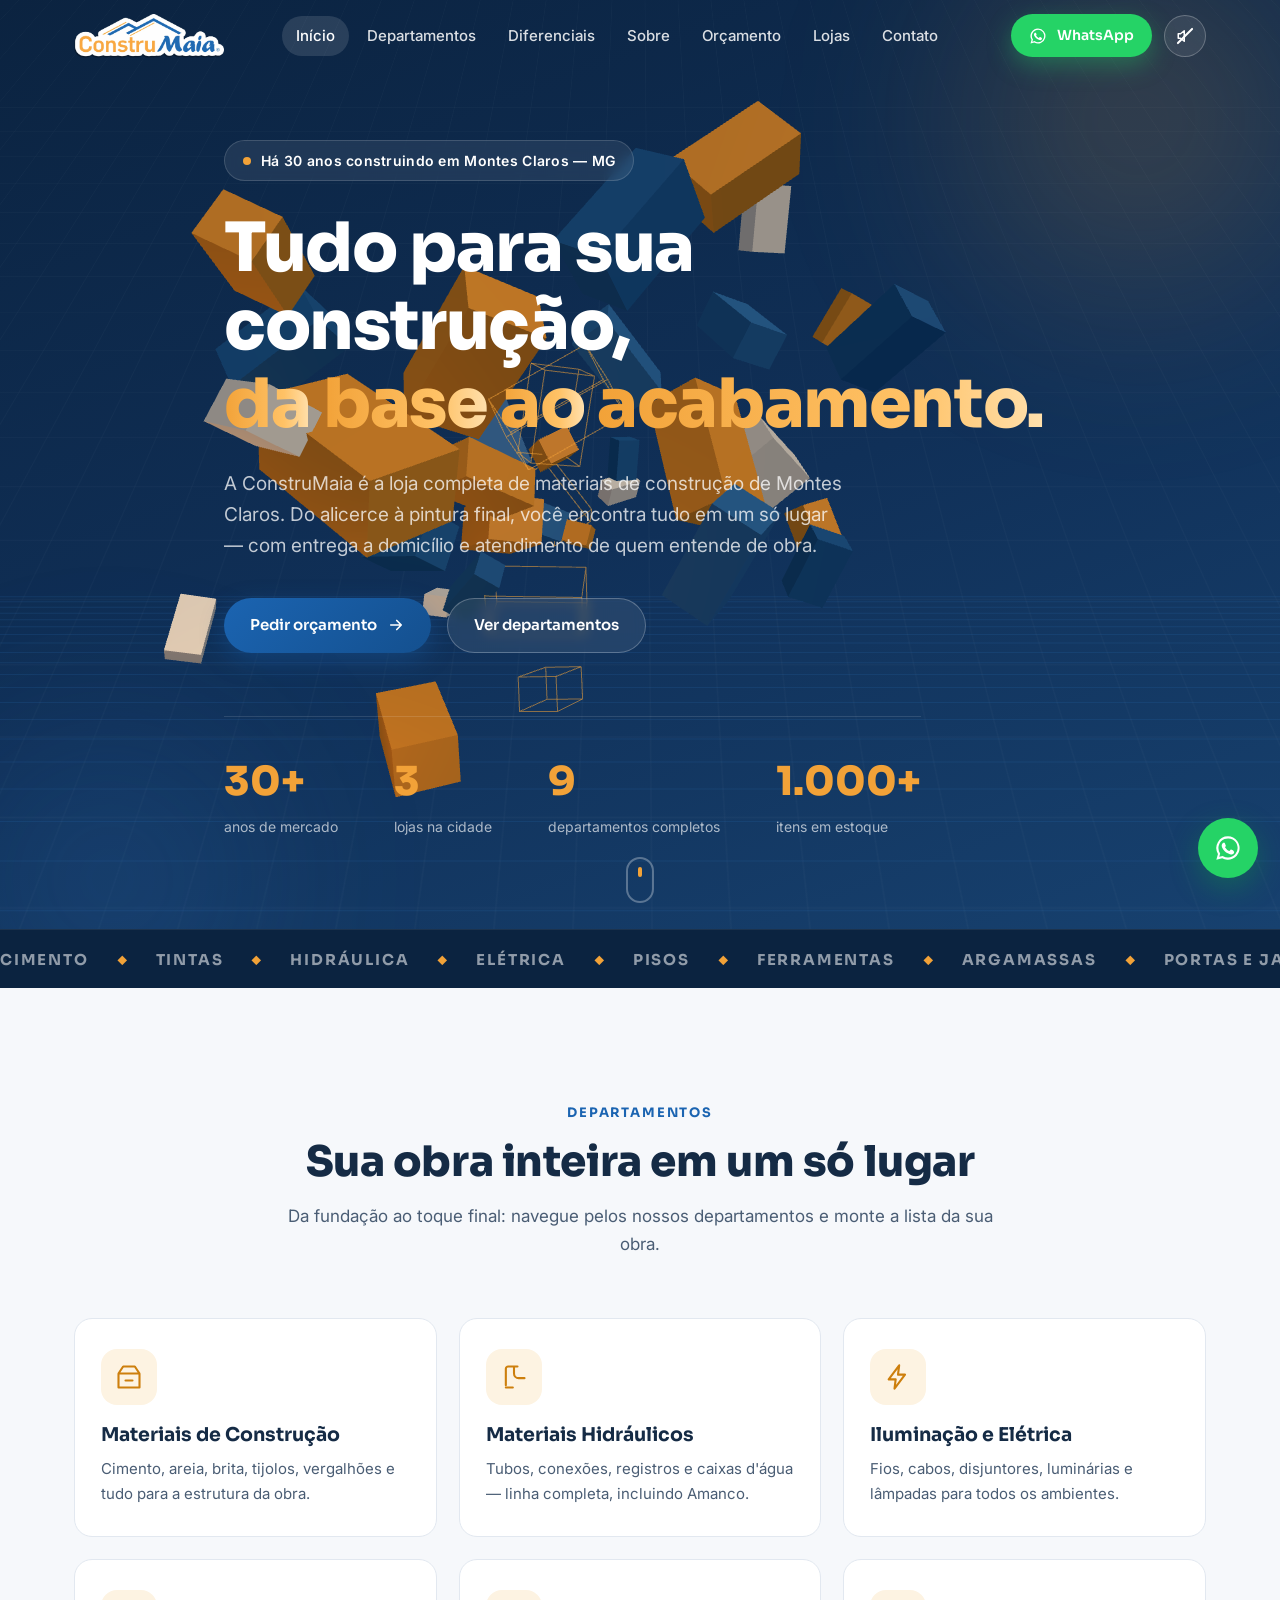
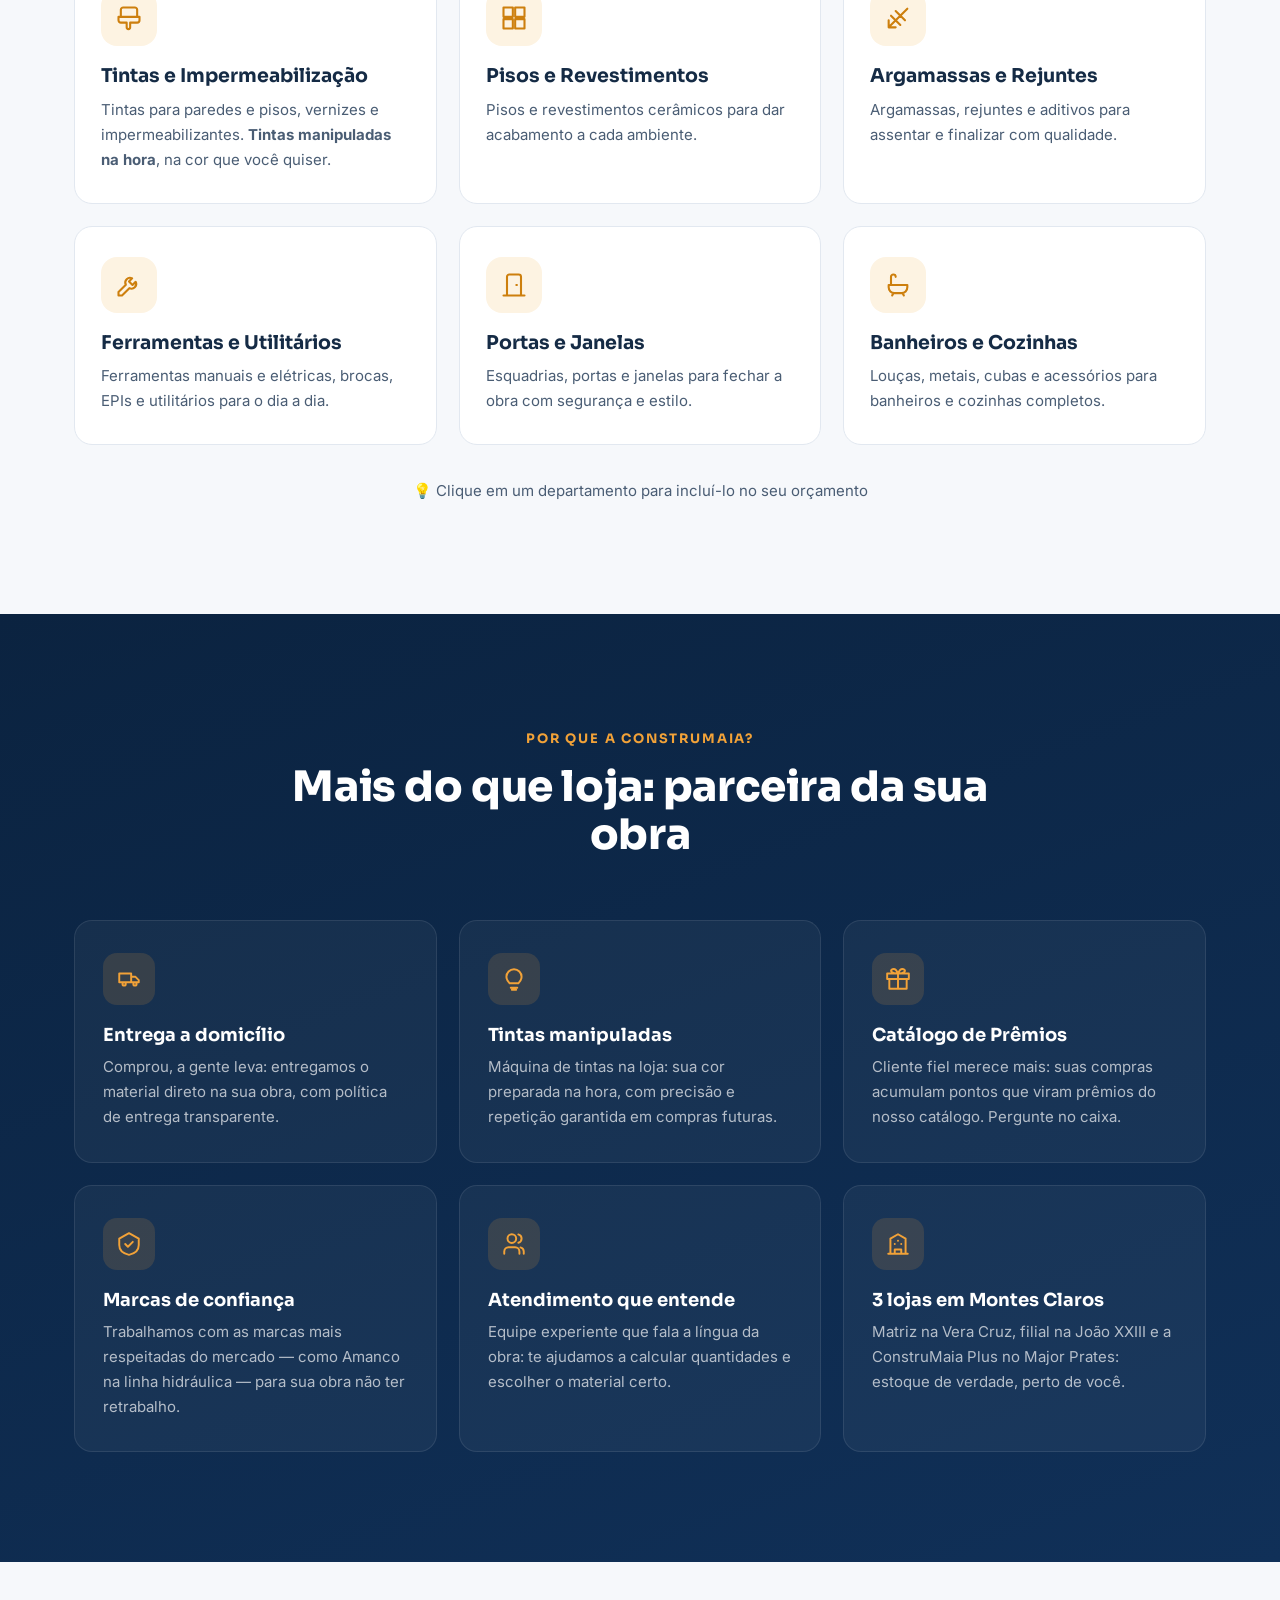
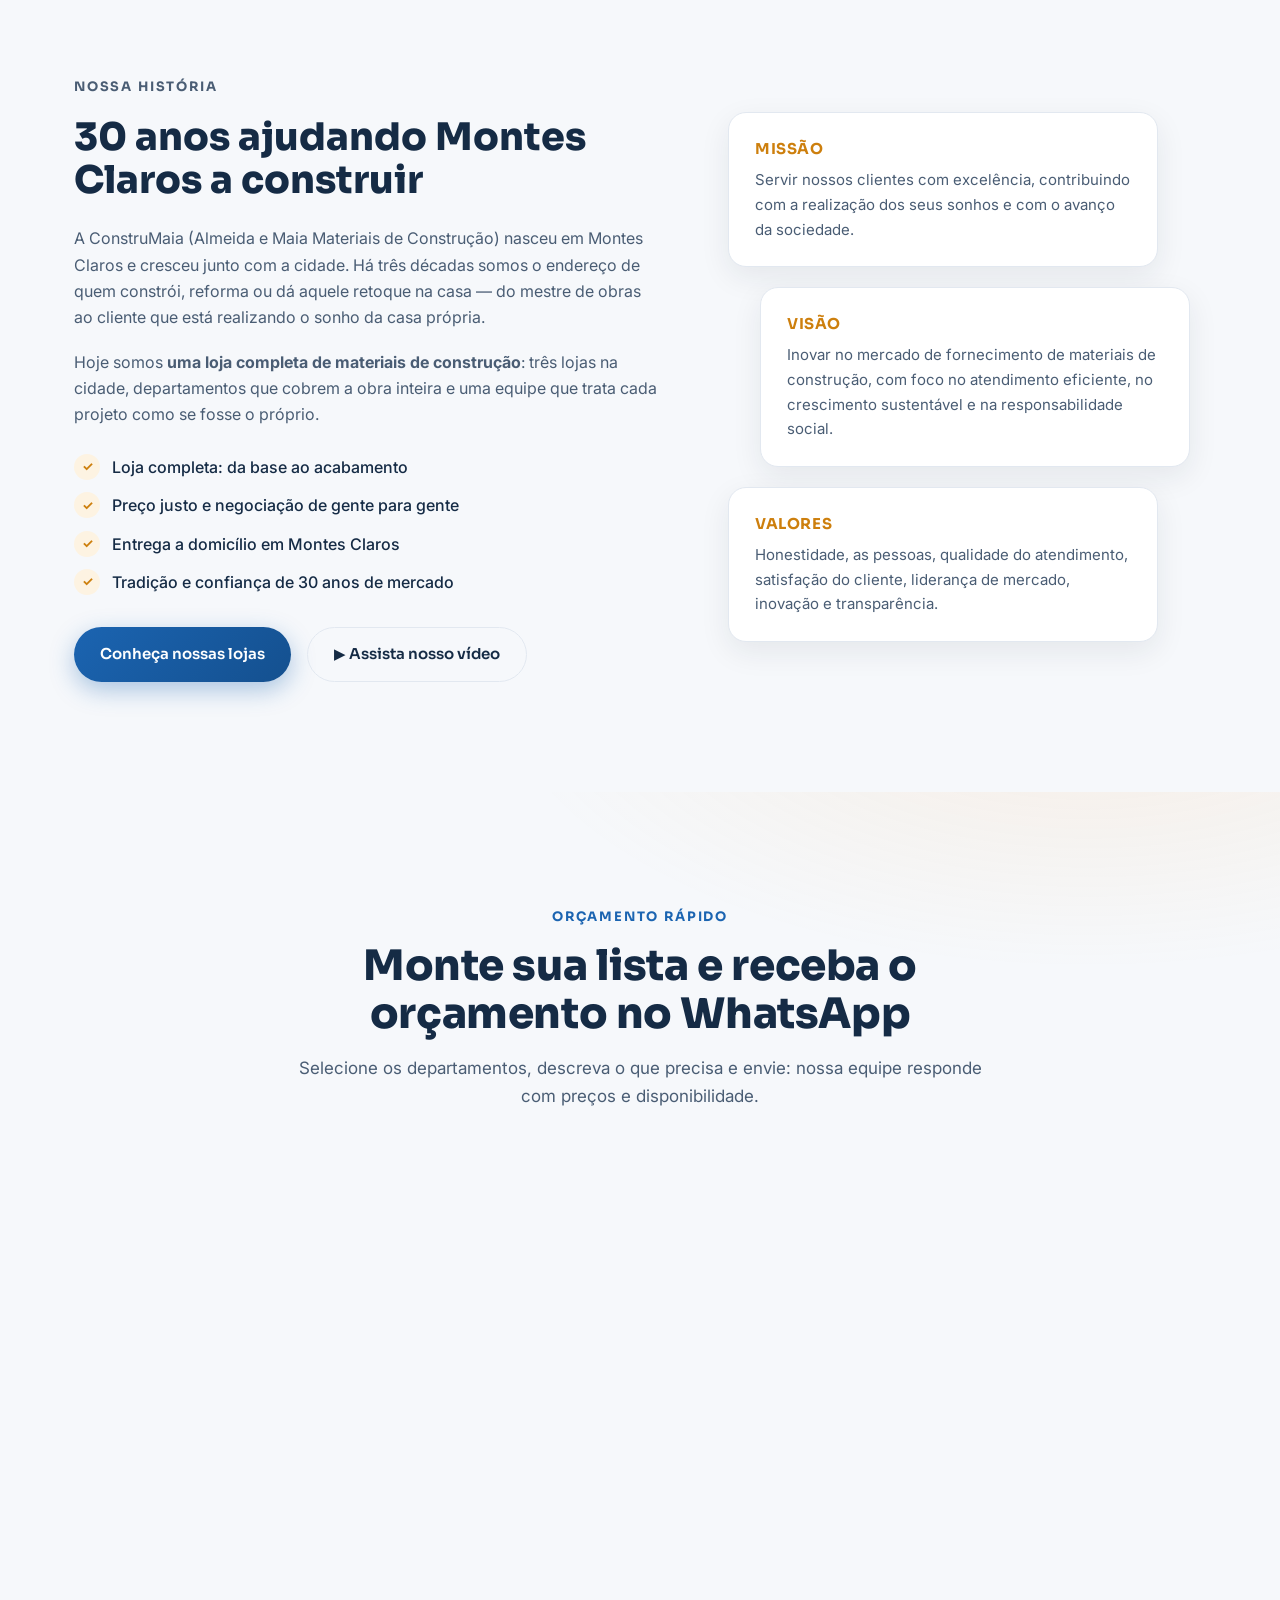
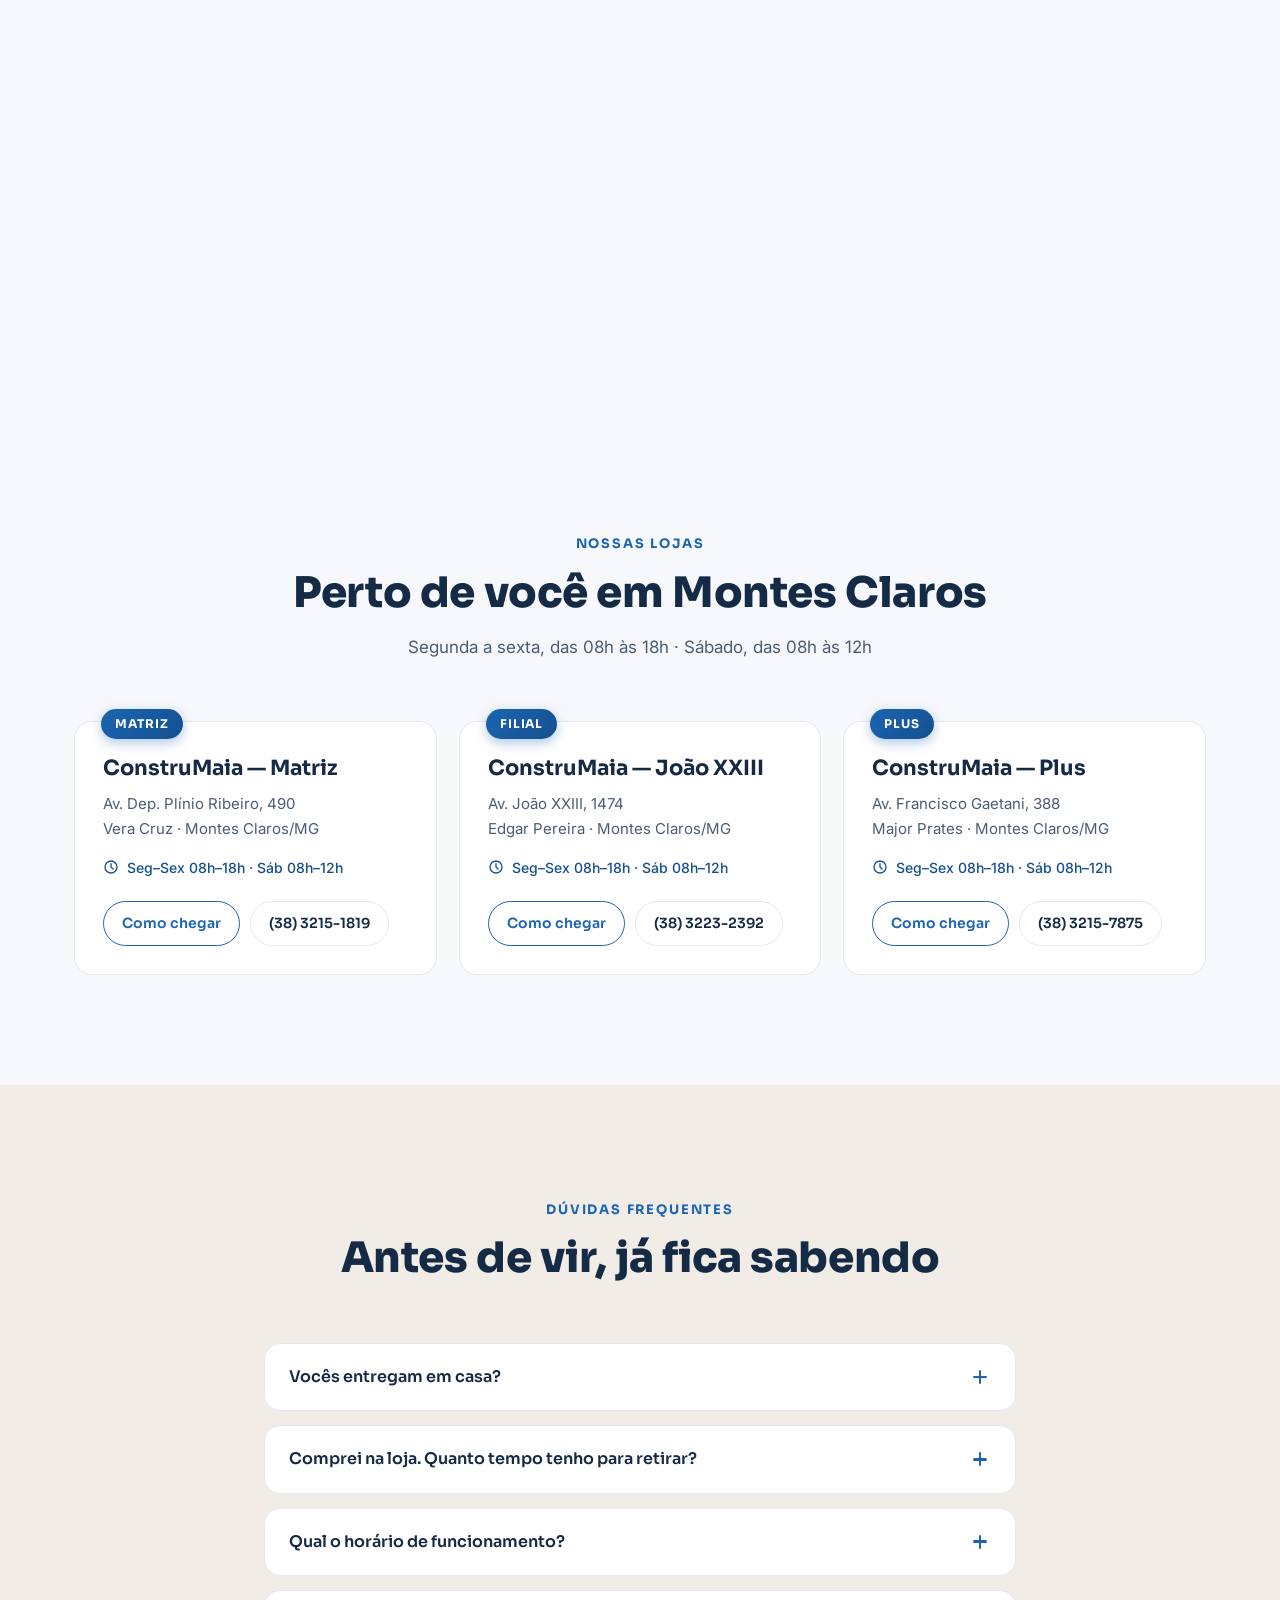
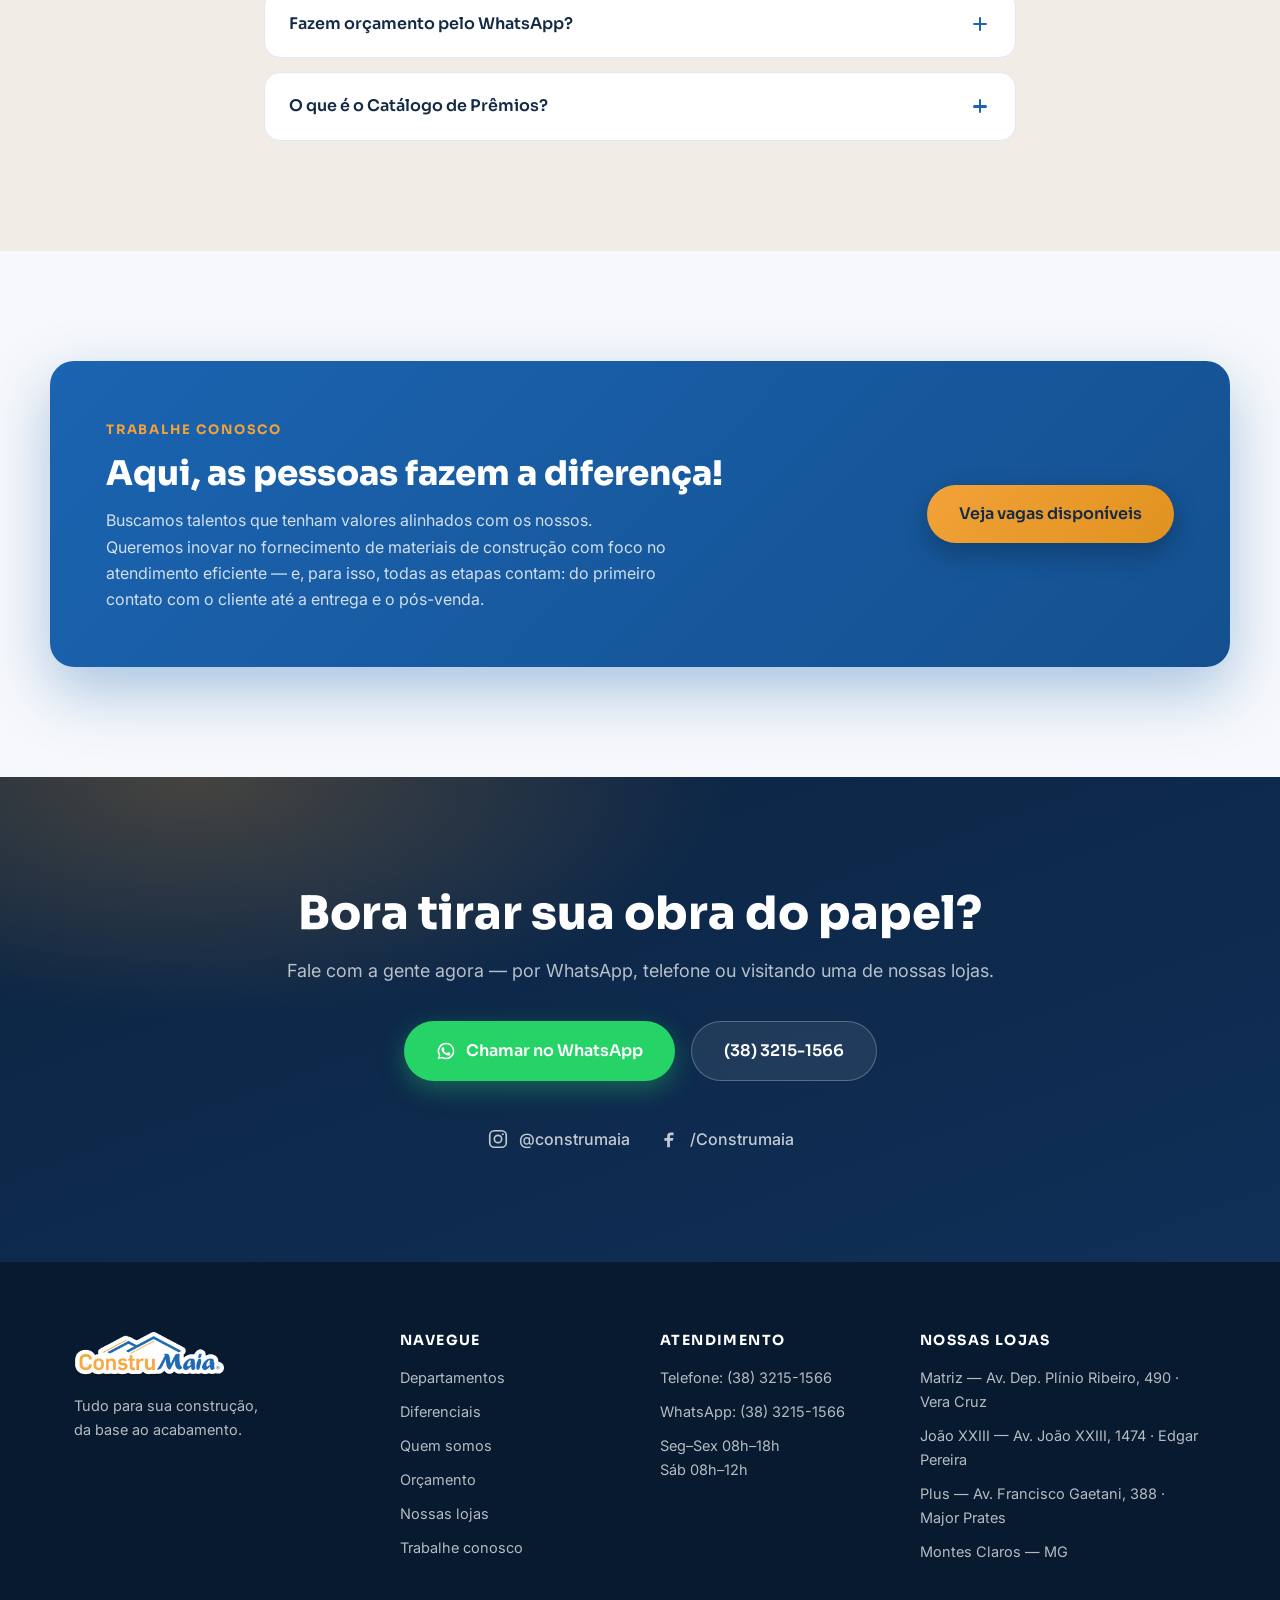
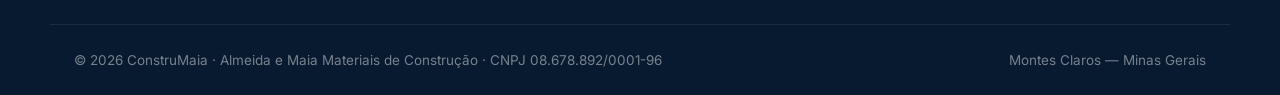
==== commit 78da1f91: "feat: alcovas WebGL por seção, soundscape Howler e coreografia GSAP - Empacota Three.js + Howler + c" ====
--- a/index.html
+++ b/index.html
@@ -38,6 +38,9 @@
           <svg viewBox="0 0 24 24" width="18" height="18" fill="currentColor" aria-hidden="true"><path d="M12 2a10 10 0 0 0-8.6 15.1L2 22l5-1.3A10 10 0 1 0 12 2zm0 18.2a8.2 8.2 0 0 1-4.2-1.2l-.3-.2-3 .8.8-2.9-.2-.3A8.2 8.2 0 1 1 12 20.2zm4.5-6.1c-.2-.1-1.5-.7-1.7-.8-.2-.1-.4-.1-.6.1-.2.2-.6.8-.8 1-.1.2-.3.2-.5.1a6.7 6.7 0 0 1-3.3-2.9c-.3-.4 0-.5.1-.7l.4-.5c.1-.2.1-.3 0-.5-.1-.1-.6-1.4-.8-1.9-.2-.5-.4-.4-.6-.4h-.5c-.2 0-.5.1-.7.3-.2.3-.9.9-.9 2.2s.9 2.5 1.1 2.7c.1.2 1.9 2.9 4.6 4 .6.3 1.1.4 1.5.6.6.2 1.2.2 1.6.1.5-.1 1.5-.6 1.7-1.2.2-.6.2-1.1.1-1.2-.1-.1-.2-.2-.4-.3z"/></svg>
           <span>WhatsApp</span>
         </a>
+        <button class="sound-toggle" id="soundToggle" aria-pressed="false" aria-label="Ativar sons do site" title="Sons do site">
+          <svg viewBox="0 0 24 24" width="18" height="18" fill="none" stroke="currentColor" stroke-width="2" stroke-linecap="round" stroke-linejoin="round" aria-hidden="true"><path d="M11 5 6 9H3v6h3l5 4V5z"/><path class="wave w1" d="M15.5 9.5a4 4 0 0 1 0 5"/><path class="wave w2" d="M18 7a8 8 0 0 1 0 10"/></svg>
+        </button>
         <button class="menu-toggle" id="menuToggle" aria-label="Abrir menu" aria-expanded="false">
           <span></span><span></span><span></span>
         </button>
@@ -75,6 +78,14 @@
       <a href="#departamentos" class="hero-scroll" aria-label="Rolar para departamentos"><span></span></a>
     </section>
 
+    <!-- ============ MARQUEE ============ -->
+    <div class="marquee" aria-hidden="true">
+      <div class="marquee-track">
+        <span>Cimento</span><i>◆</i><span>Tintas</span><i>◆</i><span>Hidráulica</span><i>◆</i><span>Elétrica</span><i>◆</i><span>Pisos</span><i>◆</i><span>Ferramentas</span><i>◆</i><span>Argamassas</span><i>◆</i><span>Portas e Janelas</span><i>◆</i><span>Banheiros</span><i>◆</i>
+        <span>Cimento</span><i>◆</i><span>Tintas</span><i>◆</i><span>Hidráulica</span><i>◆</i><span>Elétrica</span><i>◆</i><span>Pisos</span><i>◆</i><span>Ferramentas</span><i>◆</i><span>Argamassas</span><i>◆</i><span>Portas e Janelas</span><i>◆</i><span>Banheiros</span><i>◆</i>
+      </div>
+    </div>
+
     <!-- ============ DEPARTAMENTOS ============ -->
     <section class="section" id="departamentos">
       <div class="container">
@@ -135,7 +146,8 @@
     </section>
 
     <!-- ============ DIFERENCIAIS ============ -->
-    <section class="section section-dark" id="diferenciais">
+    <section class="section section-dark section-fx" id="diferenciais">
+      <canvas class="fx-canvas" id="fxDiferenciais" aria-hidden="true"></canvas>
       <div class="container">
         <div class="section-head reveal">
           <p class="kicker">Por que a ConstruMaia?</p>
@@ -341,7 +353,8 @@
     </section>
 
     <!-- ============ CONTATO / CTA FINAL ============ -->
-    <section class="section section-cta" id="contato">
+    <section class="section section-cta section-fx" id="contato">
+      <canvas class="fx-canvas" id="fxContato" aria-hidden="true"></canvas>
       <div class="container cta-inner reveal">
         <h2>Bora tirar sua obra do papel?</h2>
         <p>Fale com a gente agora — por WhatsApp, telefone ou visitando uma de nossas lojas.</p>
@@ -410,12 +423,10 @@
     <svg viewBox="0 0 24 24" width="20" height="20" fill="none" stroke="currentColor" stroke-width="2.4" stroke-linecap="round" stroke-linejoin="round"><path d="M12 19V5M5 12l7-7 7 7"/></svg>
   </button>
 
-  <script src="assets/vendor/gsap.min.js" defer></script>
-  <script src="assets/vendor/ScrollTrigger.min.js" defer></script>
+  <script src="assets/vendor/gsap.min.js"></script>
+  <script src="assets/vendor/ScrollTrigger.min.js"></script>
+  <script src="assets/js/sounds.js" defer></script>
   <script src="assets/js/site.js" defer></script>
-  <script type="importmap">
-    { "imports": { "three": "./assets/vendor/three.module.min.js" } }
-  </script>
-  <script type="module" src="assets/js/hero3d.js"></script>
+  <script src="assets/js/effects.bundle.js" defer></script>
 </body>
 </html>
--- a/assets/css/site.css
+++ b/assets/css/site.css
@@ -216,6 +216,56 @@
   60% { transform: translateY(14px); opacity: 0; }
 }
 
+/* ---------- alcovas WebGL por seção ---------- */
+.section-fx { position: relative; overflow: hidden; }
+.fx-canvas { position: absolute; inset: 0; width: 100%; height: 100%; pointer-events: none; }
+.section-fx > .container { position: relative; z-index: 1; }
+
+/* ---------- palavras animadas do hero ---------- */
+.hero-title .w { display: inline-block; overflow: hidden; vertical-align: top; padding-bottom: .12em; margin-bottom: -.12em; }
+.hero-title .wi { display: inline-block; will-change: transform; }
+.hero-title .grad .wi {
+  background: linear-gradient(90deg, var(--brand) 0%, #ffc266 70%, #ffe0ad 100%);
+  -webkit-background-clip: text; background-clip: text; color: transparent;
+}
+
+/* ---------- header escondível ---------- */
+.header { will-change: transform; }
+.header.is-hidden { transform: translateY(-110%); }
+
+/* ---------- botão de som ---------- */
+.sound-toggle {
+  position: relative; width: 42px; height: 42px; border-radius: 50%;
+  border: 1px solid rgba(255, 255, 255, .25); background: rgba(255, 255, 255, .08);
+  color: #fff; cursor: pointer; display: grid; place-items: center;
+  transition: color .2s, border-color .2s, background .2s;
+}
+.header.is-scrolled .sound-toggle { color: var(--ink); border-color: var(--line); background: transparent; }
+.sound-toggle:hover { border-color: var(--brand); color: var(--brand); }
+.sound-toggle .wave { opacity: 0; transition: opacity .25s ease; }
+.sound-toggle.is-on .wave { opacity: 1; }
+.sound-toggle:not(.is-on)::after {
+  content: ""; position: absolute; width: 22px; height: 2px; border-radius: 2px;
+  background: currentColor; transform: rotate(-45deg);
+}
+
+/* ---------- marquee de departamentos ---------- */
+.marquee {
+  overflow: hidden; background: var(--dark); border-top: 1px solid rgba(255, 255, 255, .07);
+  padding: 16px 0; white-space: nowrap;
+}
+.marquee-track {
+  display: inline-flex; align-items: center; gap: 28px;
+  animation: marquee 28s linear infinite; will-change: transform;
+}
+.marquee-track span {
+  font-family: var(--font-display); font-weight: 700; font-size: 15px;
+  letter-spacing: .12em; text-transform: uppercase; color: rgba(255, 255, 255, .55);
+}
+.marquee-track i { font-style: normal; color: var(--brand); font-size: 10px; }
+@keyframes marquee { from { transform: translateX(0); } to { transform: translateX(-50%); } }
+.marquee:hover .marquee-track { animation-play-state: paused; }
+
 /* ---------- seções ---------- */
 .section { padding: 110px 0; }
 .section-head { text-align: center; max-width: 720px; margin: 0 auto 60px; }
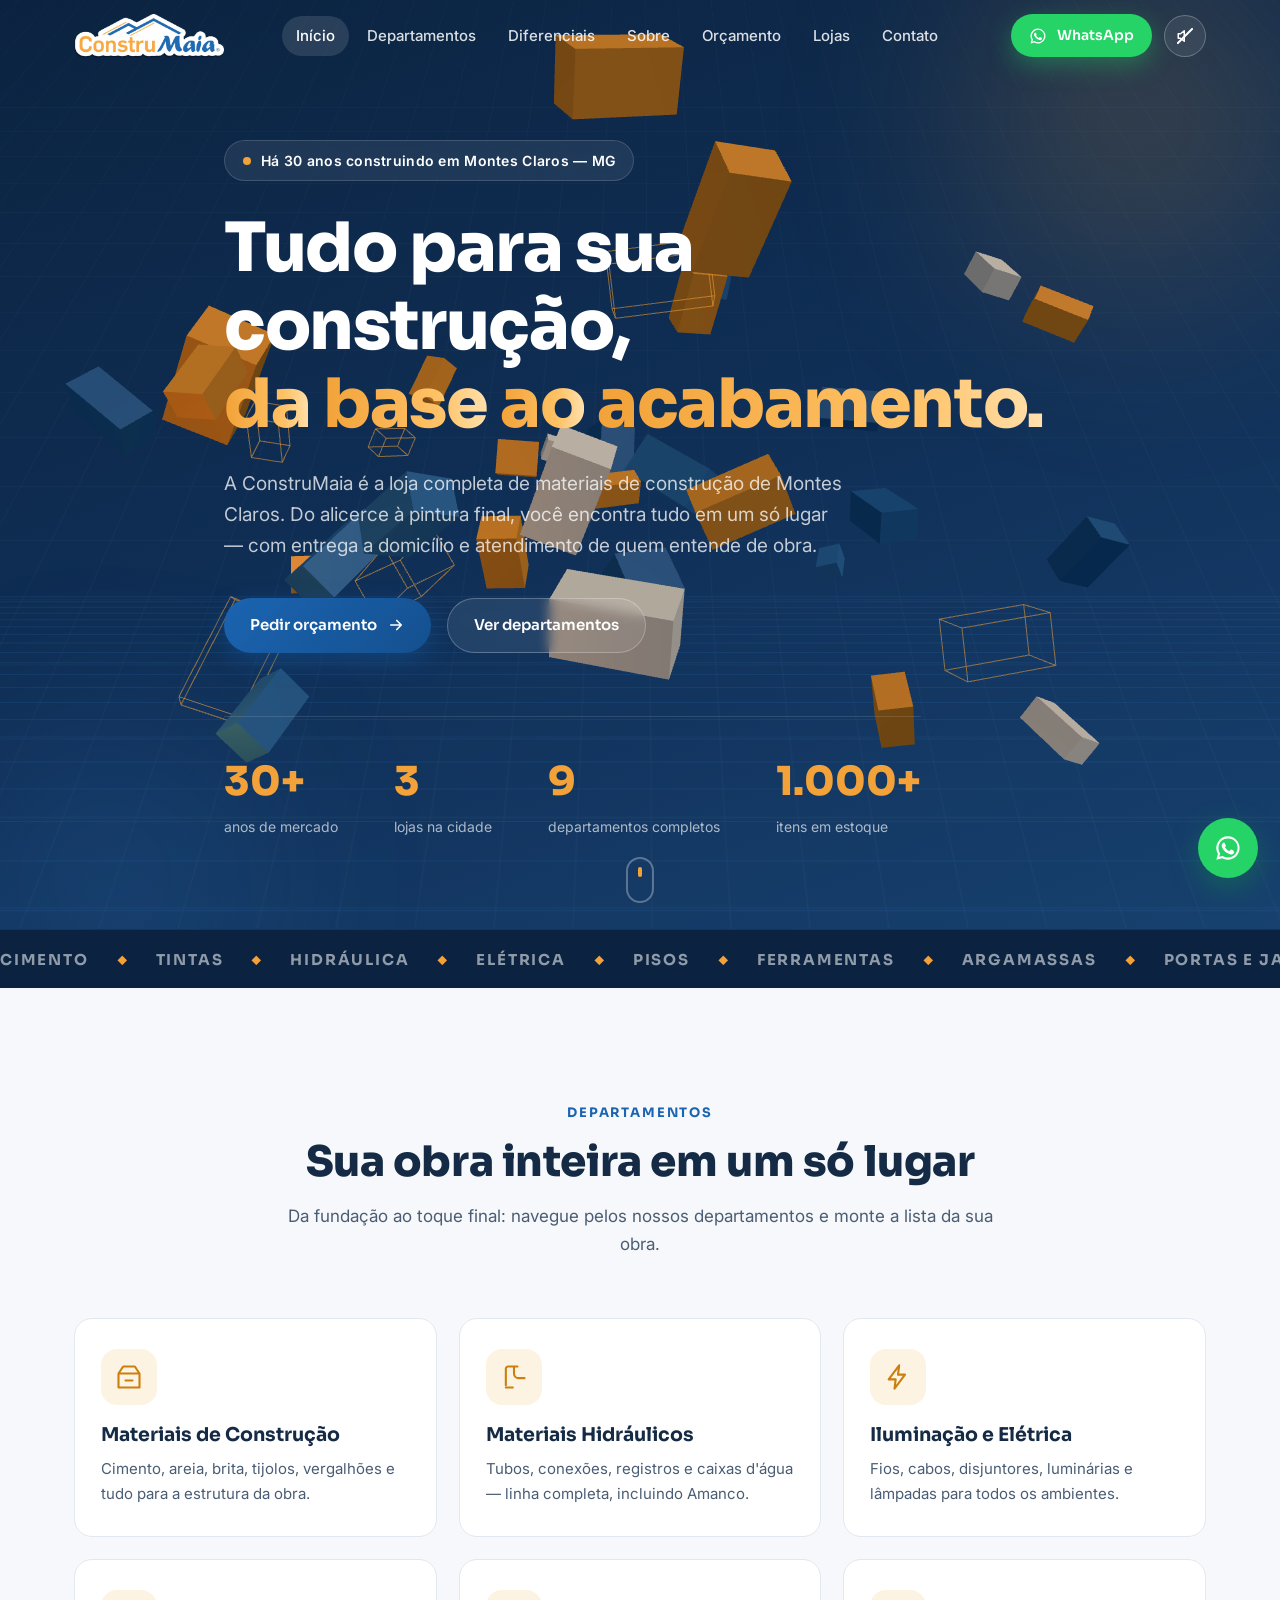
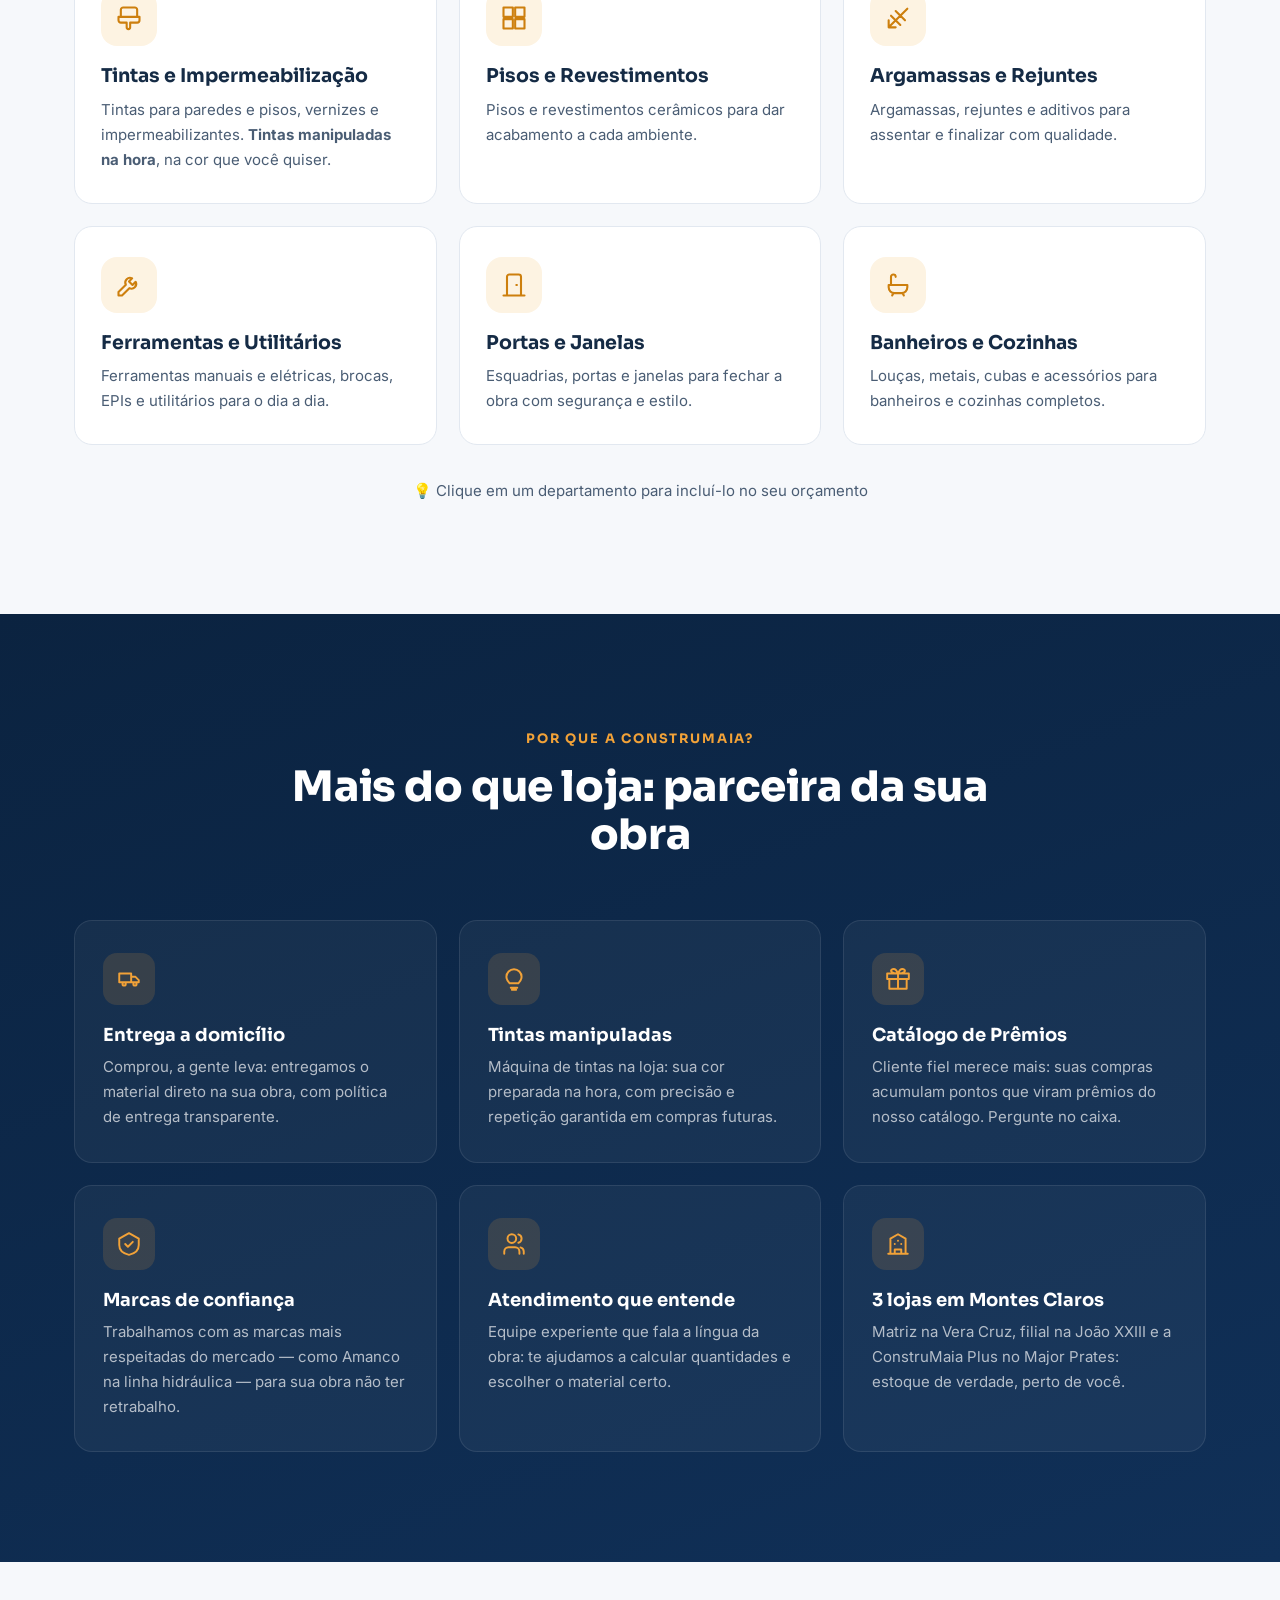
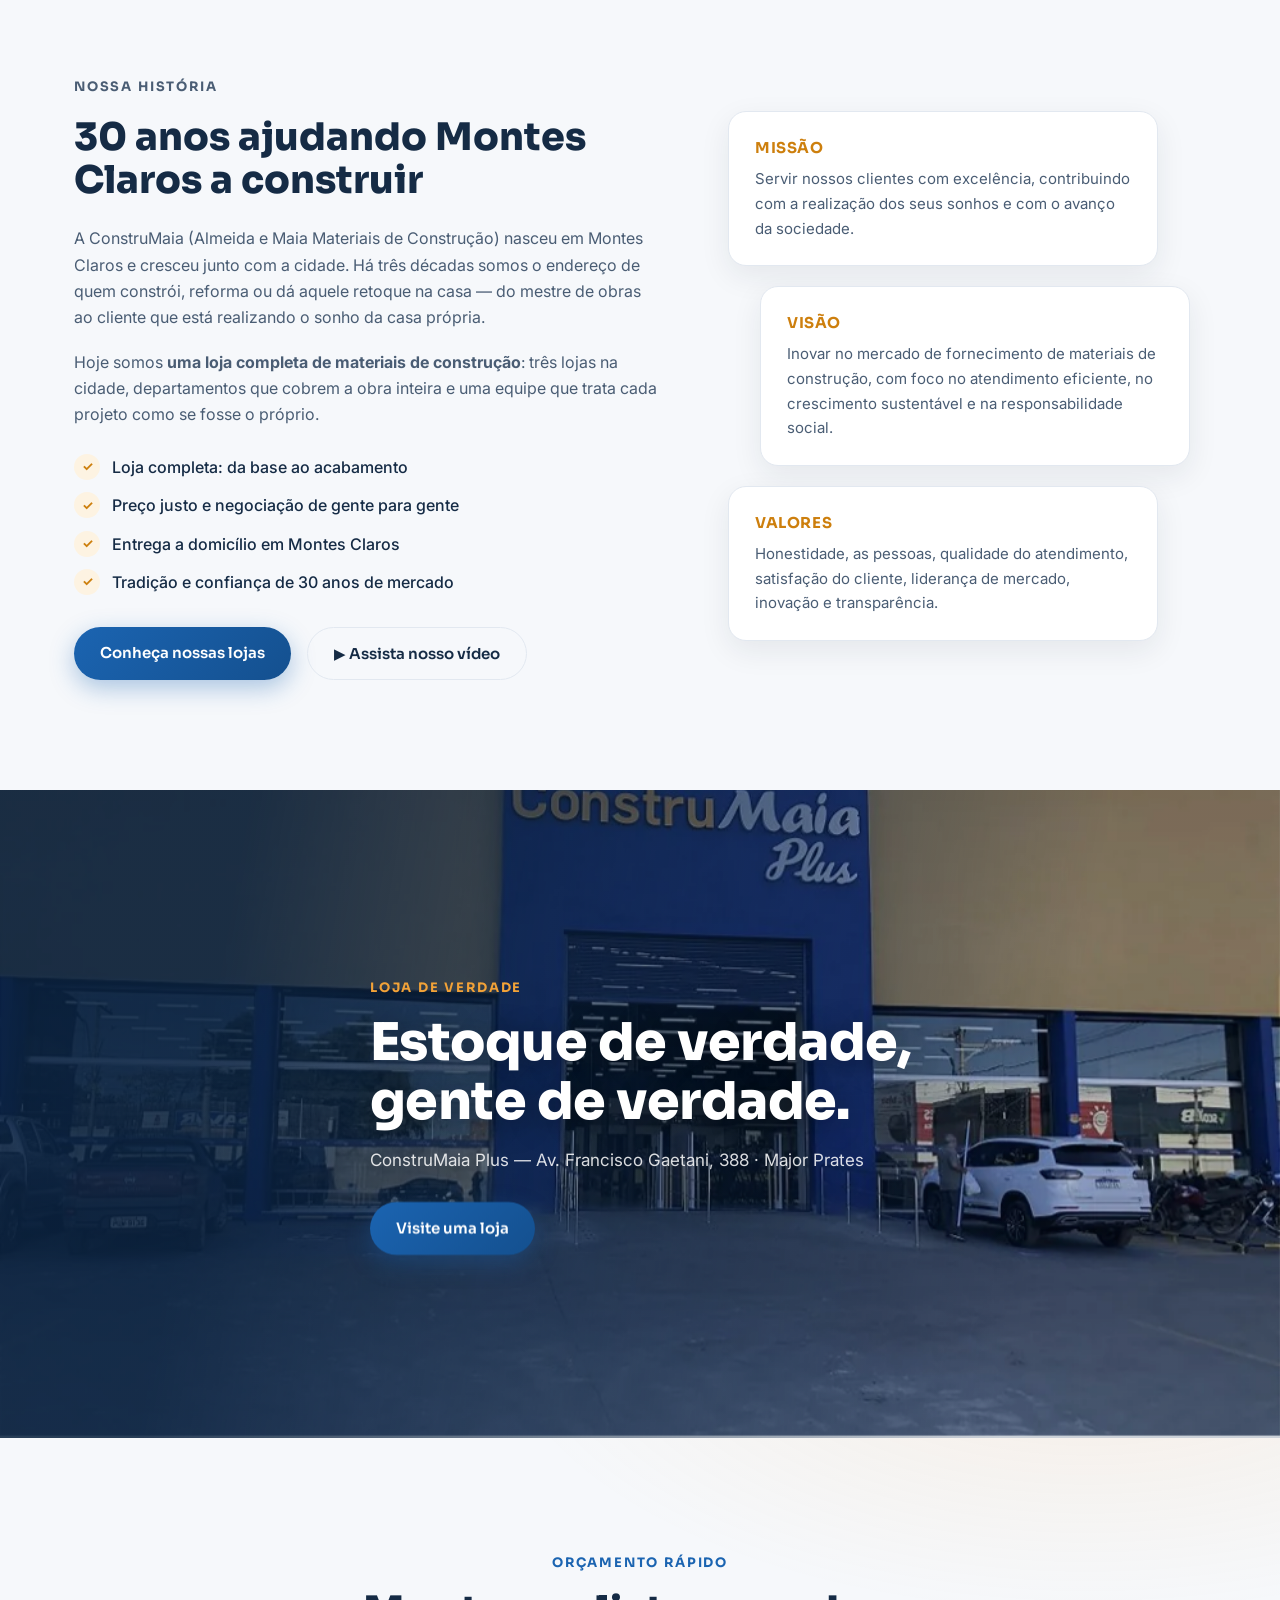
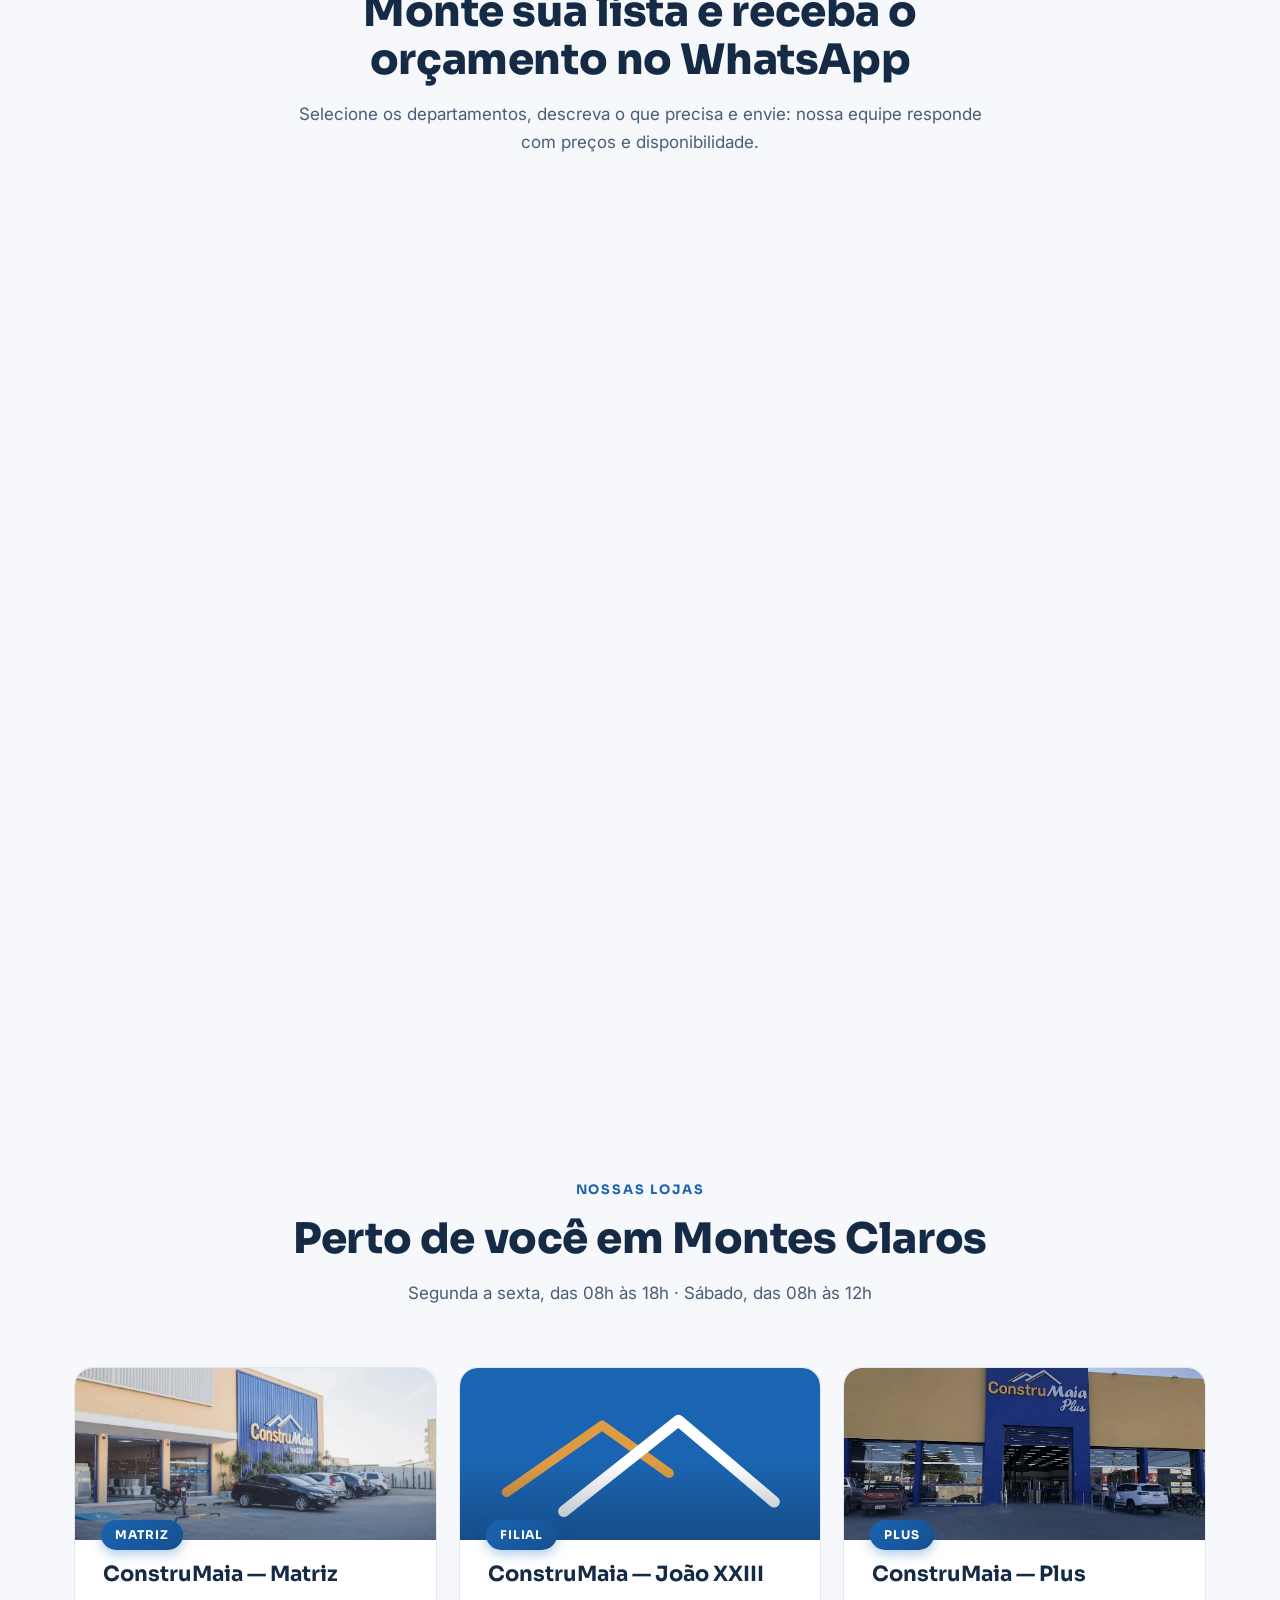
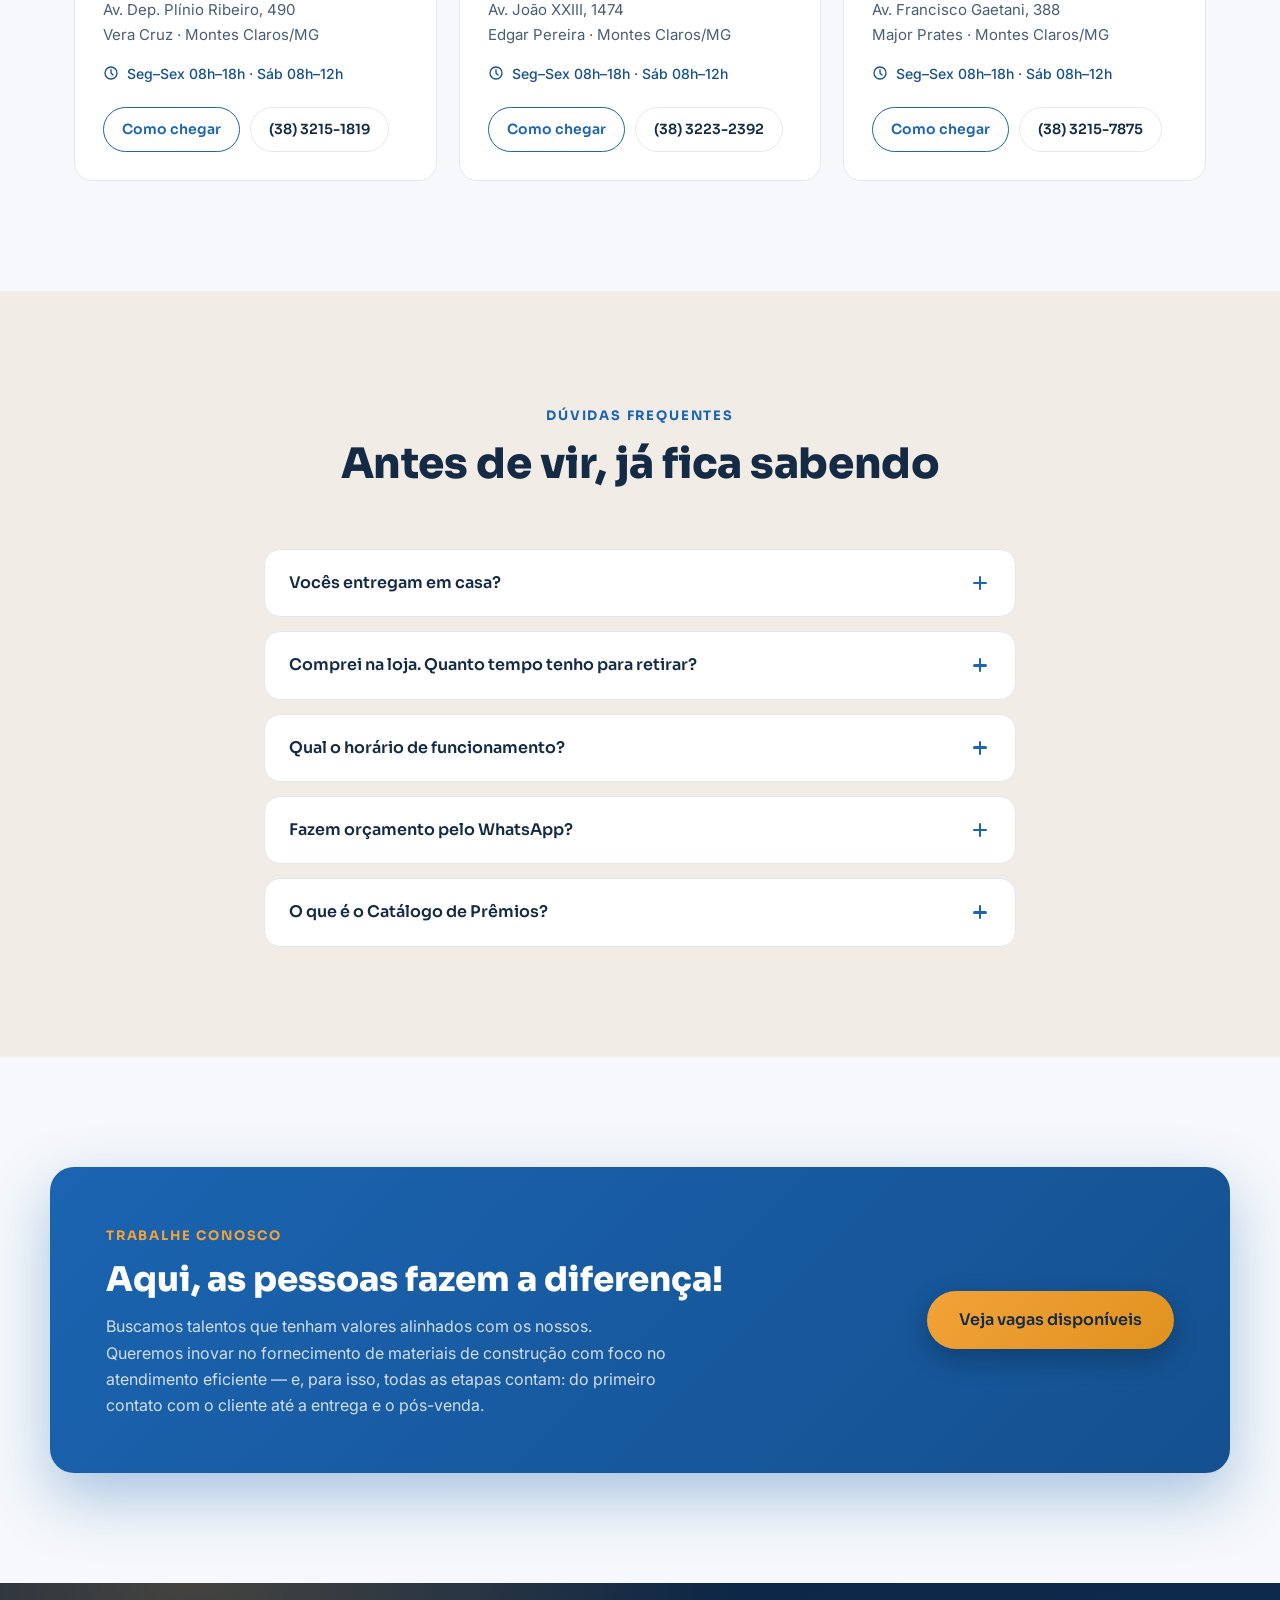
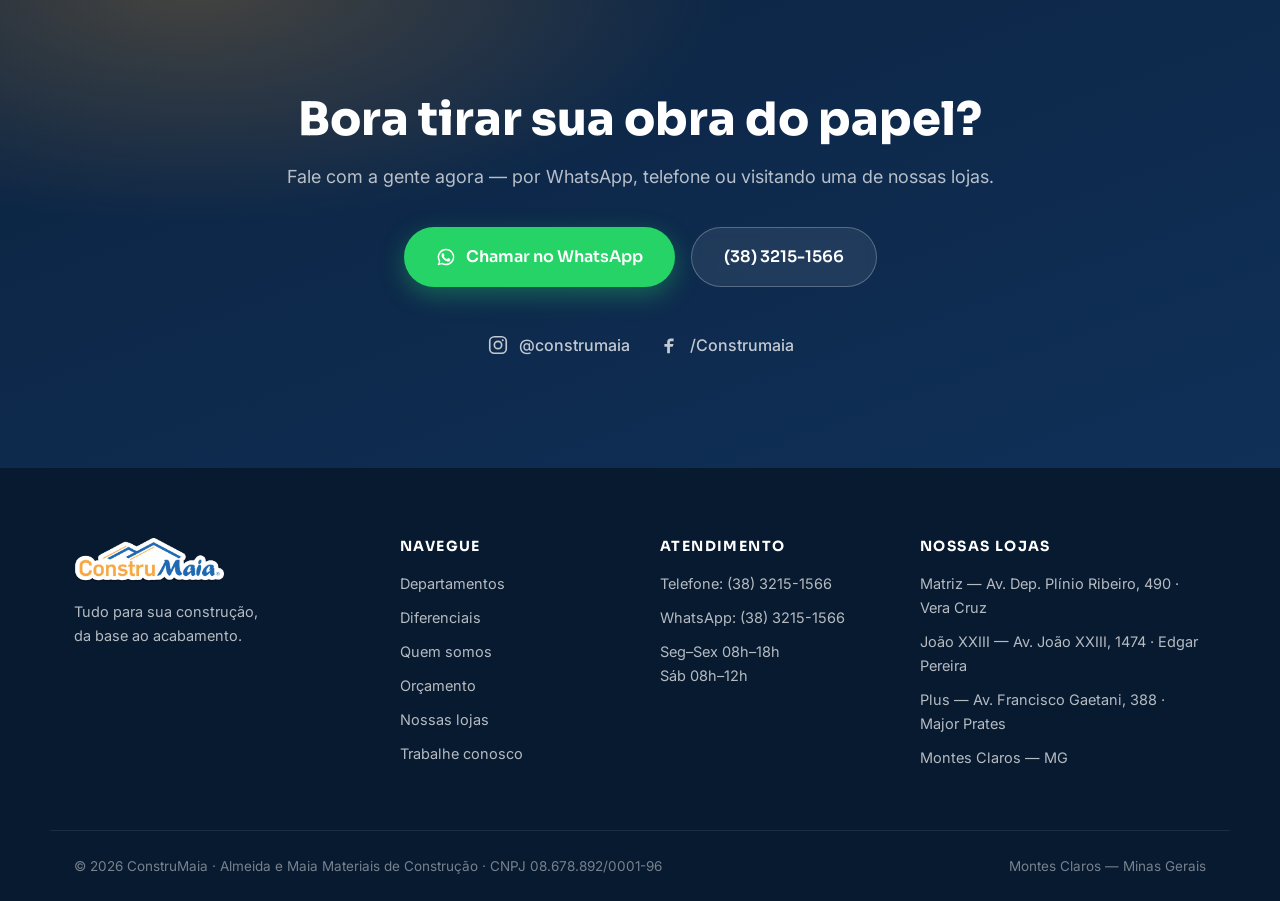
==== commit ddb8c3ce: "feat: fotos reais das lojas com parallax e vídeo institucional no próprio site - Showcase em tela ch" ====
--- a/index.html
+++ b/index.html
@@ -204,7 +204,7 @@
           </ul>
           <div class="hero-ctas" style="margin: 0;">
             <a href="#lojas" class="btn btn-primary">Conheça nossas lojas</a>
-            <a href="https://www.youtube.com/watch?v=hcWIwwkCmCg" class="btn btn-ghost-dark" target="_blank" rel="noopener">▶ Assista nosso vídeo</a>
+            <button type="button" class="btn btn-ghost-dark" id="openVideo">▶ Assista nosso vídeo</button>
           </div>
         </div>
         <div class="about-visual reveal">
@@ -212,6 +212,20 @@
           <div class="about-card ac-2"><strong>Visão</strong><p>Inovar no mercado de fornecimento de materiais de construção, com foco no atendimento eficiente, no crescimento sustentável e na responsabilidade social.</p></div>
           <div class="about-card ac-3"><strong>Valores</strong><p>Honestidade, as pessoas, qualidade do atendimento, satisfação do cliente, liderança de mercado, inovação e transparência.</p></div>
         </div>
+      </div>
+    </section>
+
+    <!-- ============ SHOWCASE (foto real com parallax) ============ -->
+    <section class="showcase" aria-label="Fachada da ConstruMaia Plus">
+      <div class="showcase-media">
+        <img src="assets/img/loja-plus.webp" alt="Fachada da loja ConstruMaia Plus, no Major Prates" loading="lazy" id="showcaseImg">
+      </div>
+      <div class="showcase-overlay"></div>
+      <div class="container showcase-content reveal">
+        <p class="kicker">Loja de verdade</p>
+        <h2>Estoque de verdade,<br>gente de verdade.</h2>
+        <p>ConstruMaia Plus — Av. Francisco Gaetani, 388 · Major Prates</p>
+        <a href="#lojas" class="btn btn-primary">Visite uma loja</a>
       </div>
     </section>
 
@@ -274,7 +288,8 @@
           <p class="section-sub">Segunda a sexta, das 08h às 18h · Sábado, das 08h às 12h</p>
         </div>
         <div class="stores-grid">
-          <article class="store-card reveal">
+          <article class="store-card has-photo reveal">
+            <figure class="store-photo"><img src="assets/img/loja-matriz.webp" alt="Fachada da loja ConstruMaia" loading="lazy"></figure>
             <span class="store-tag">Matriz</span>
             <h3>ConstruMaia — Matriz</h3>
             <p class="store-addr">Av. Dep. Plínio Ribeiro, 490<br>Vera Cruz · Montes Claros/MG</p>
@@ -284,7 +299,10 @@
               <a class="btn btn-ghost-dark btn-sm" href="tel:+553832151819">(38) 3215-1819</a>
             </div>
           </article>
-          <article class="store-card reveal">
+          <article class="store-card has-photo reveal">
+            <figure class="store-photo store-photo-brand" aria-hidden="true">
+              <svg viewBox="0 0 400 180" preserveAspectRatio="xMidYMid slice"><rect width="400" height="180" fill="#1b64b1"/><path d="M60 130 L160 60 L230 110" fill="none" stroke="#f2a238" stroke-width="10" stroke-linecap="round" stroke-linejoin="round" opacity=".9"/><path d="M120 150 L240 55 L340 140" fill="none" stroke="#ffffff" stroke-width="12" stroke-linecap="round" stroke-linejoin="round"/><rect width="400" height="180" fill="url(#g)" opacity="0"/></svg>
+            </figure>
             <span class="store-tag">Filial</span>
             <h3>ConstruMaia — João XXIII</h3>
             <p class="store-addr">Av. João XXIII, 1474<br>Edgar Pereira · Montes Claros/MG</p>
@@ -294,7 +312,8 @@
               <a class="btn btn-ghost-dark btn-sm" href="tel:+553832232392">(38) 3223-2392</a>
             </div>
           </article>
-          <article class="store-card reveal">
+          <article class="store-card has-photo reveal">
+            <figure class="store-photo"><img src="assets/img/loja-plus.webp" alt="Fachada da loja ConstruMaia Plus" loading="lazy"></figure>
             <span class="store-tag">Plus</span>
             <h3>ConstruMaia — Plus</h3>
             <p class="store-addr">Av. Francisco Gaetani, 388<br>Major Prates · Montes Claros/MG</p>
@@ -419,6 +438,17 @@
     <svg viewBox="0 0 24 24" width="28" height="28" fill="currentColor" aria-hidden="true"><path d="M12 2a10 10 0 0 0-8.6 15.1L2 22l5-1.3A10 10 0 1 0 12 2zm0 18.2a8.2 8.2 0 0 1-4.2-1.2l-.3-.2-3 .8.8-2.9-.2-.3A8.2 8.2 0 1 1 12 20.2zm4.5-6.1c-.2-.1-1.5-.7-1.7-.8-.2-.1-.4-.1-.6.1-.2.2-.6.8-.8 1-.1.2-.3.2-.5.1a6.7 6.7 0 0 1-3.3-2.9c-.3-.4 0-.5.1-.7l.4-.5c.1-.2.1-.3 0-.5-.1-.1-.6-1.4-.8-1.9-.2-.5-.4-.4-.6-.4h-.5c-.2 0-.5.1-.7.3-.2.3-.9.9-.9 2.2s.9 2.5 1.1 2.7c.1.2 1.9 2.9 4.6 4 .6.3 1.1.4 1.5.6.6.2 1.2.2 1.6.1.5-.1 1.5-.6 1.7-1.2.2-.6.2-1.1.1-1.2-.1-.1-.2-.2-.4-.3z"/></svg>
   </a>
 
+  <!-- modal do vídeo institucional (player dentro do site) -->
+  <div class="video-modal" id="videoModal" role="dialog" aria-modal="true" aria-label="Vídeo institucional da ConstruMaia" hidden>
+    <div class="video-backdrop" data-close-video></div>
+    <div class="video-frame">
+      <button class="video-close" data-close-video aria-label="Fechar vídeo">✕</button>
+      <div class="video-ratio">
+        <iframe id="videoIframe" data-src="https://www.youtube-nocookie.com/embed/hcWIwwkCmCg?autoplay=1&rel=0" title="Vídeo institucional ConstruMaia" allow="accelerometer; autoplay; clipboard-write; encrypted-media; gyroscope; picture-in-picture" allowfullscreen></iframe>
+      </div>
+    </div>
+  </div>
+
   <button class="back-top" id="backTop" aria-label="Voltar ao topo">
     <svg viewBox="0 0 24 24" width="20" height="20" fill="none" stroke="currentColor" stroke-width="2.4" stroke-linecap="round" stroke-linejoin="round"><path d="M12 19V5M5 12l7-7 7 7"/></svg>
   </button>
--- a/assets/css/site.css
+++ b/assets/css/site.css
@@ -408,6 +408,74 @@
 .quote-alt { margin-top: 14px; font-size: 14px; color: var(--ink-soft); }
 .quote-alt a { color: var(--blue-strong); font-weight: 600; }
 
+/* ---------- showcase (foto real com parallax) ---------- */
+.showcase {
+  position: relative; overflow: hidden; min-height: 72vh;
+  display: flex; align-items: center; color: #fff;
+}
+.showcase-media { position: absolute; inset: -12% 0; }
+.showcase-media img {
+  width: 100%; height: 100%; object-fit: cover;
+  animation: kenburns 18s ease-in-out infinite alternate;
+  will-change: transform;
+}
+@keyframes kenburns { from { scale: 1; } to { scale: 1.08; } }
+.showcase-overlay {
+  position: absolute; inset: 0;
+  background: linear-gradient(100deg, rgba(11, 35, 64, .88) 18%, rgba(11, 35, 64, .55) 48%, rgba(11, 35, 64, .18) 80%);
+}
+.showcase-content { position: relative; z-index: 1; padding-top: 90px; padding-bottom: 90px; }
+.showcase-content .kicker { color: var(--brand); }
+.showcase-content h2 {
+  font-size: clamp(32px, 4.6vw, 52px); font-weight: 800; letter-spacing: -.01em;
+  margin-bottom: 14px; text-shadow: 0 4px 30px rgba(0, 0, 0, .4);
+}
+.showcase-content > p:not(.kicker) {
+  color: rgba(255, 255, 255, .85); font-size: 17px; margin-bottom: 28px;
+}
+
+/* ---------- fotos dos cards de loja ---------- */
+.store-card.has-photo { padding-top: 0; overflow: hidden; }
+.store-photo {
+  margin: 0 -28px 22px; height: 172px; overflow: hidden; position: relative;
+  border-radius: var(--radius) var(--radius) 0 0;
+}
+.store-photo img, .store-photo svg {
+  width: 100%; height: 100%; object-fit: cover; display: block;
+  transition: transform .6s cubic-bezier(.2, .7, .2, 1);
+}
+.store-card:hover .store-photo img { transform: scale(1.07); }
+.store-photo::after {
+  content: ""; position: absolute; inset: 0;
+  background: linear-gradient(to top, rgba(11, 35, 64, .35), transparent 45%);
+}
+.store-card.has-photo .store-tag { top: 152px; }
+
+/* ---------- modal do vídeo ---------- */
+.video-modal { position: fixed; inset: 0; z-index: 300; display: grid; place-items: center; }
+.video-modal[hidden] { display: none; }
+.video-backdrop {
+  position: absolute; inset: 0; background: rgba(8, 18, 32, .85);
+  backdrop-filter: blur(8px); cursor: pointer;
+}
+.video-frame {
+  position: relative; width: min(960px, 92vw);
+  animation: videoIn .35s cubic-bezier(.2, .9, .3, 1.2);
+}
+@keyframes videoIn { from { opacity: 0; transform: scale(.92) translateY(20px); } }
+.video-ratio {
+  position: relative; padding-top: 56.25%; border-radius: 18px; overflow: hidden;
+  background: #000; box-shadow: 0 40px 120px rgba(0, 0, 0, .6);
+}
+.video-ratio iframe { position: absolute; inset: 0; width: 100%; height: 100%; border: 0; }
+.video-close {
+  position: absolute; top: -46px; right: 0; width: 38px; height: 38px;
+  border-radius: 50%; border: 1px solid rgba(255, 255, 255, .3);
+  background: rgba(255, 255, 255, .1); color: #fff; font-size: 16px; cursor: pointer;
+  transition: background .2s, transform .2s;
+}
+.video-close:hover { background: var(--brand); transform: rotate(90deg); }
+
 /* ---------- lojas ---------- */
 .stores-grid { display: grid; grid-template-columns: repeat(auto-fit, minmax(300px, 1fr)); gap: 22px; }
 .store-card {
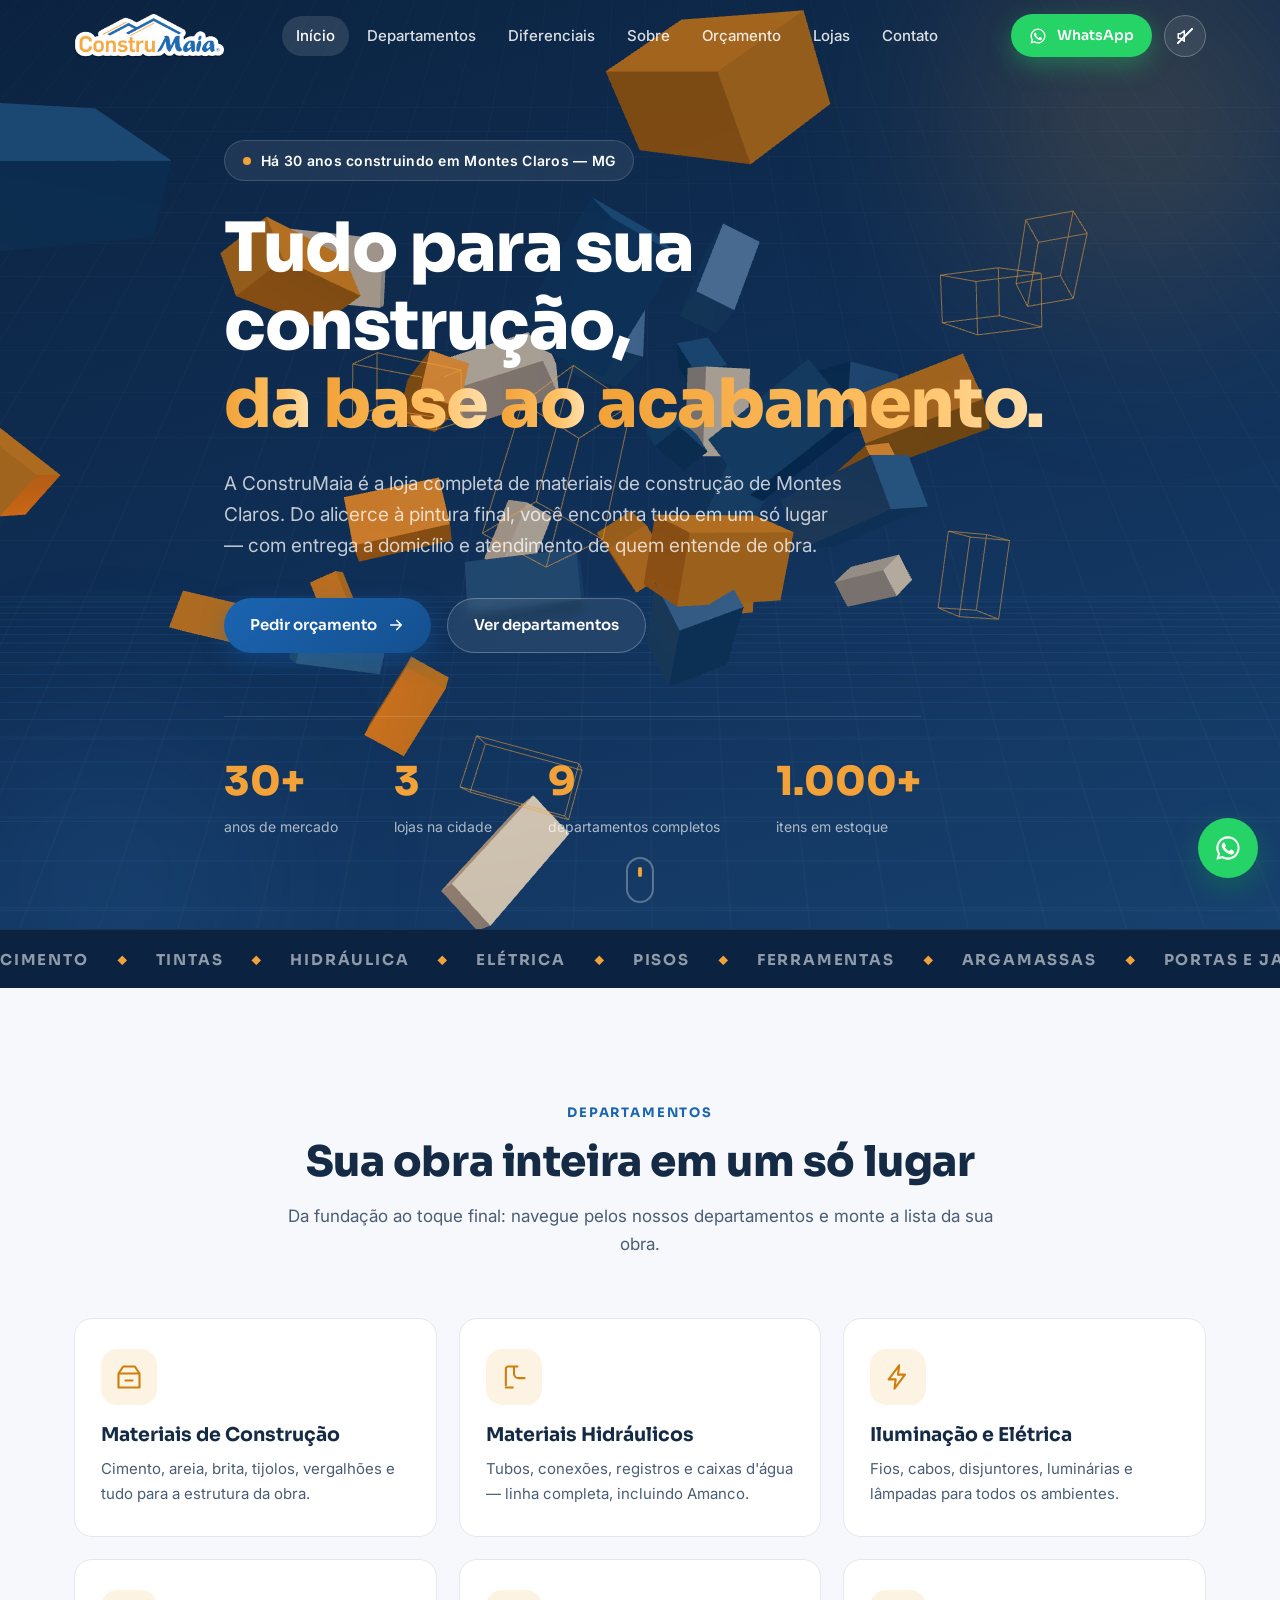
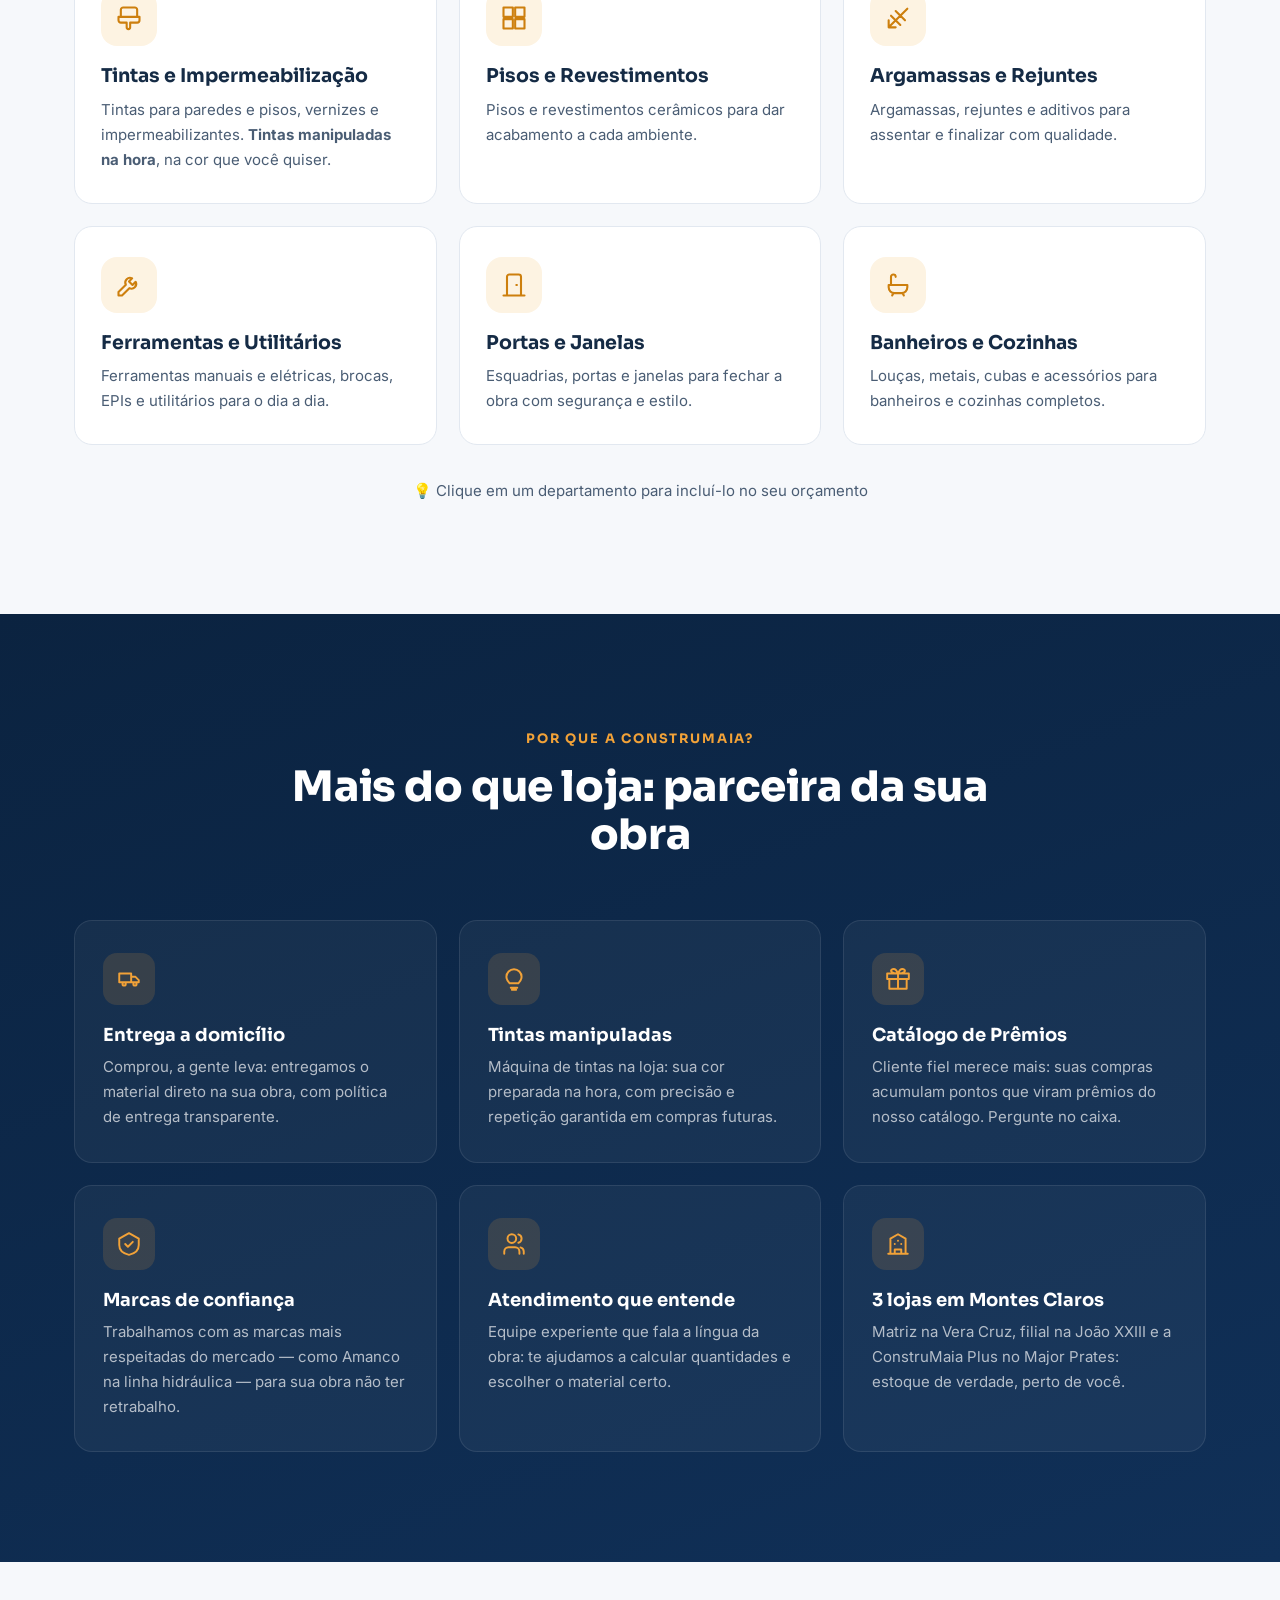
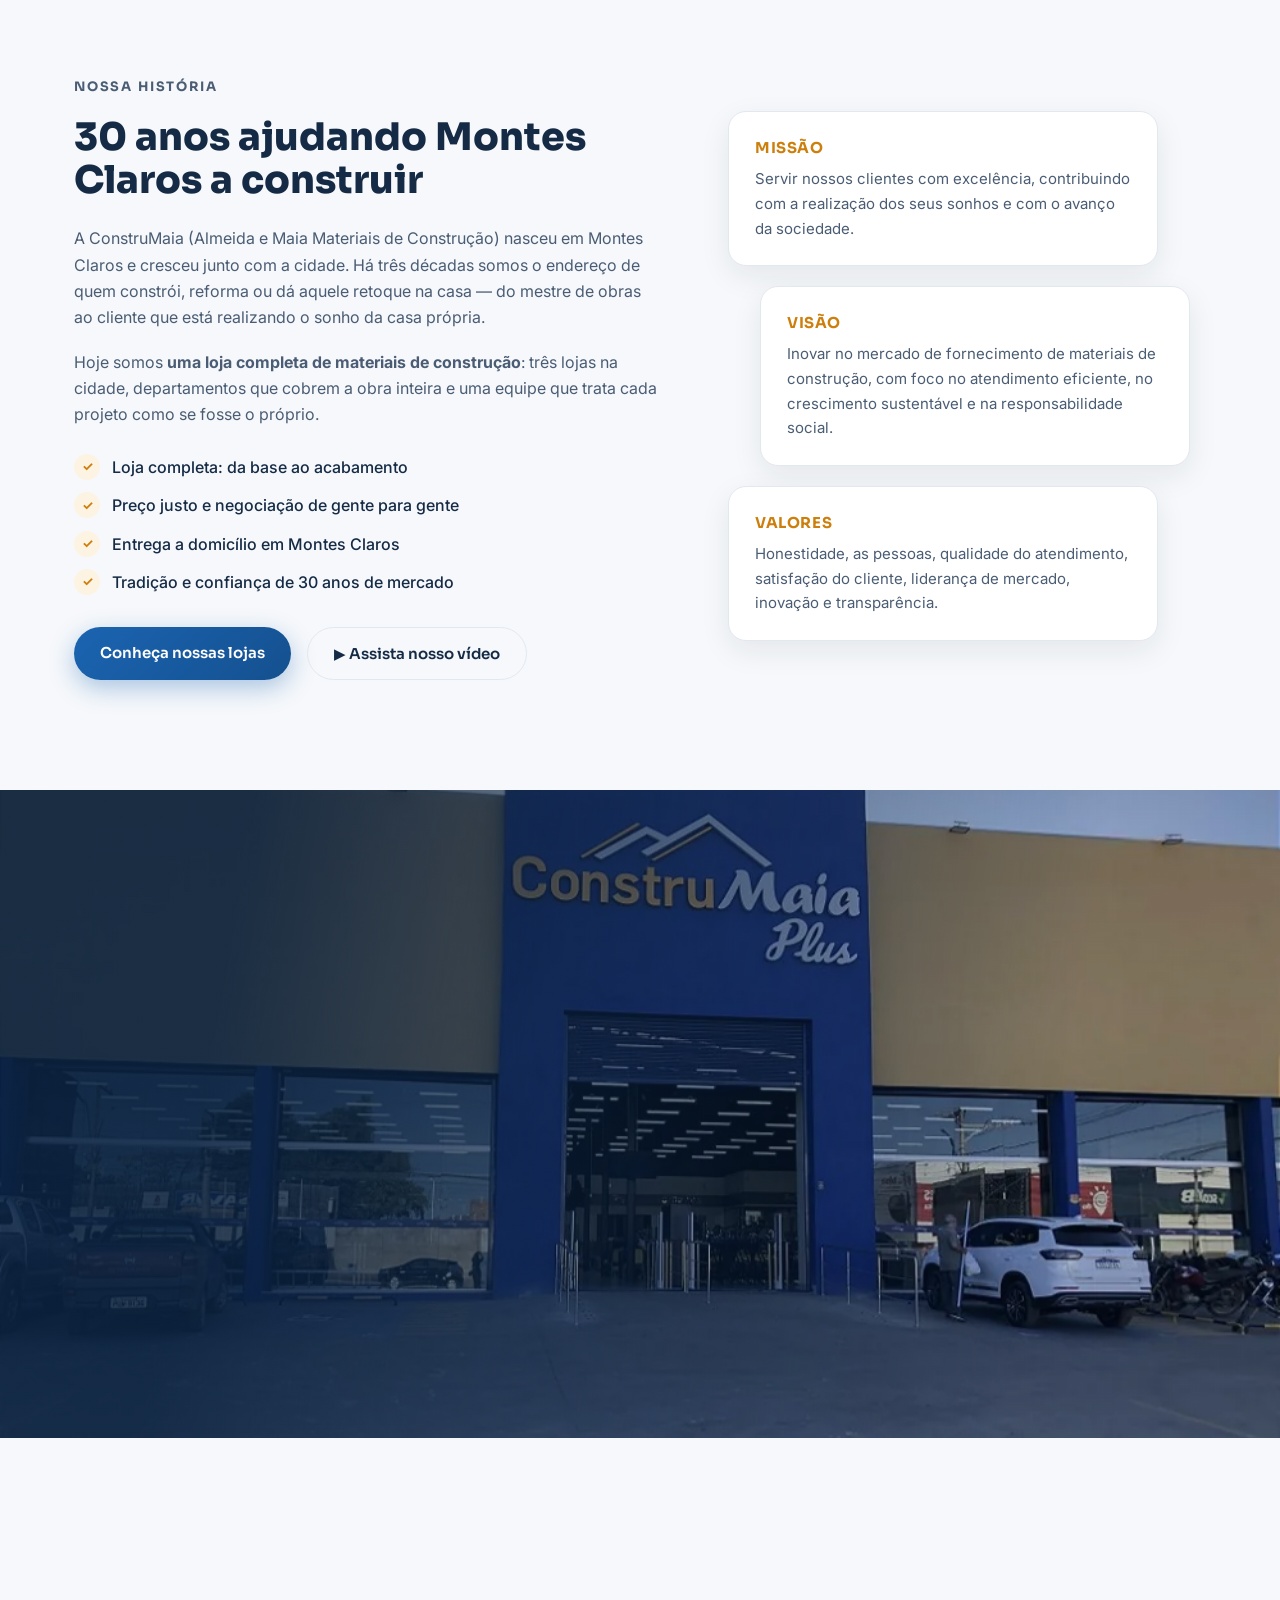
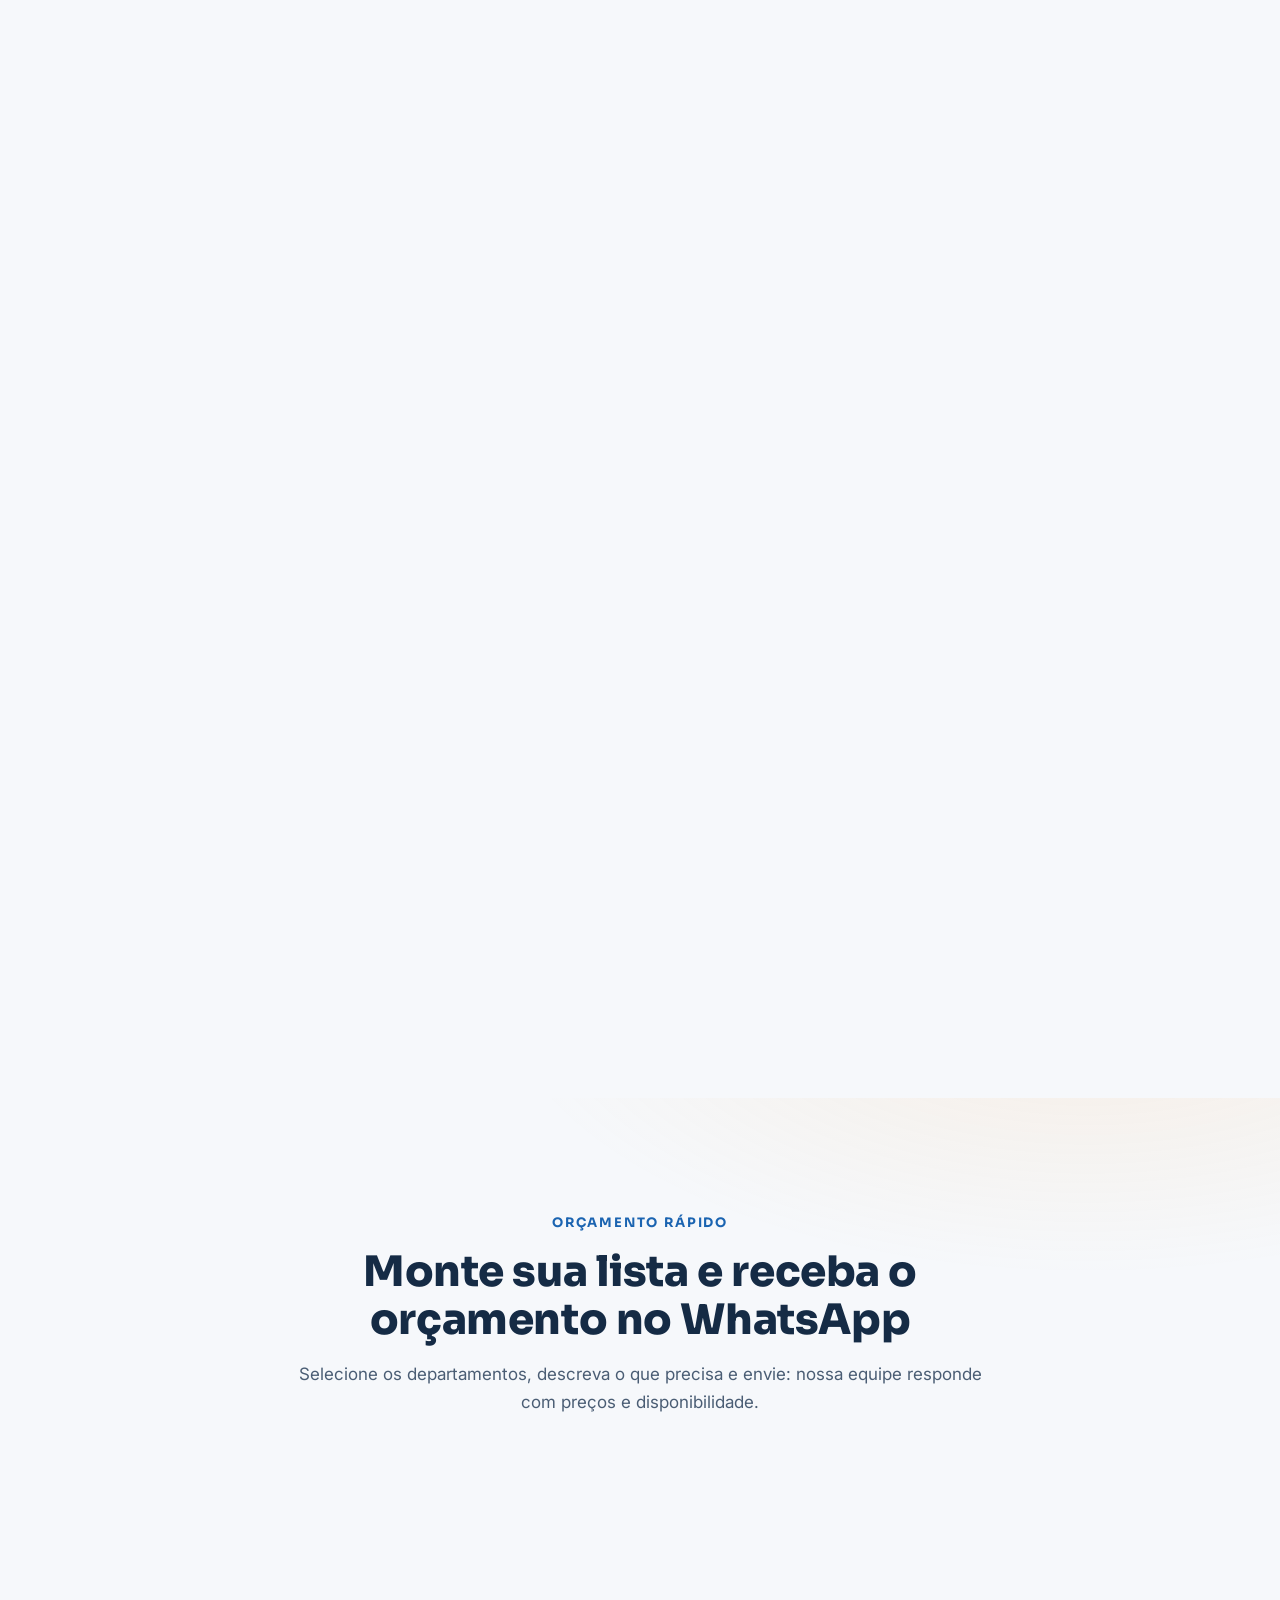
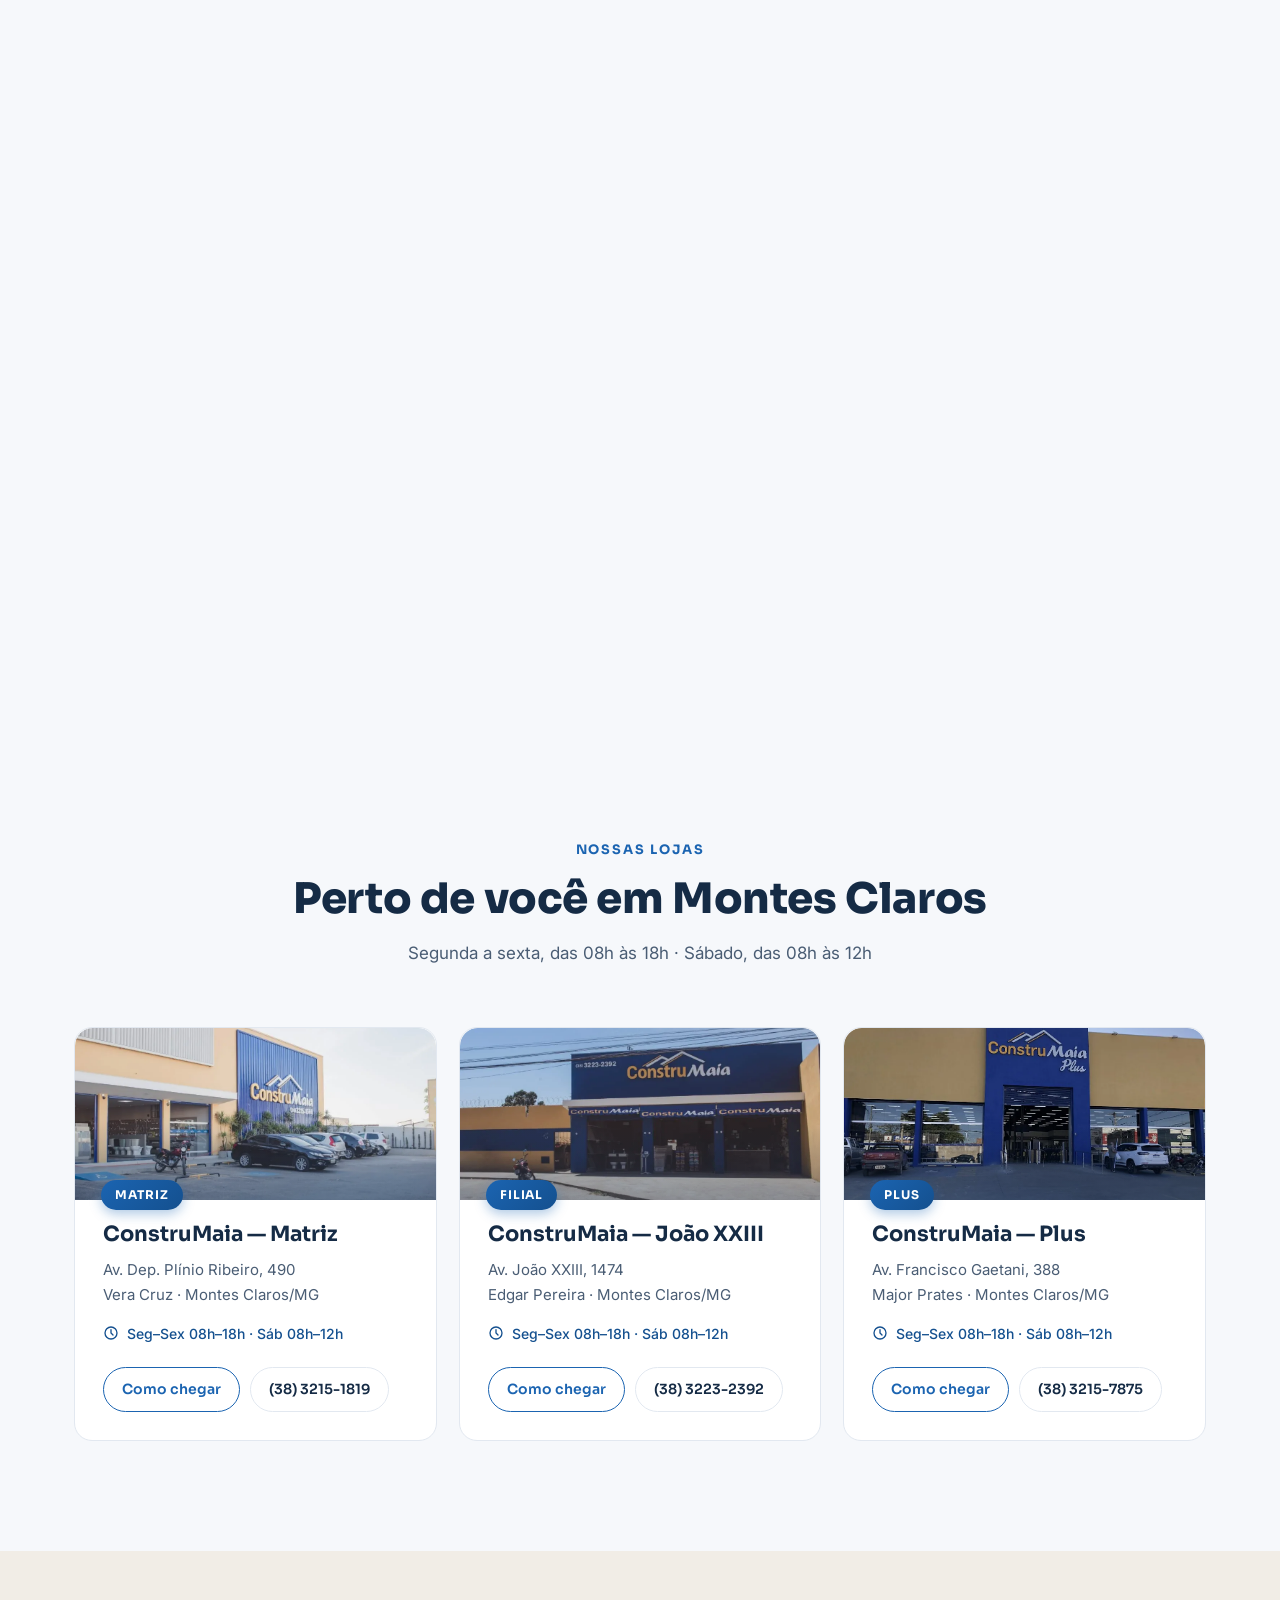
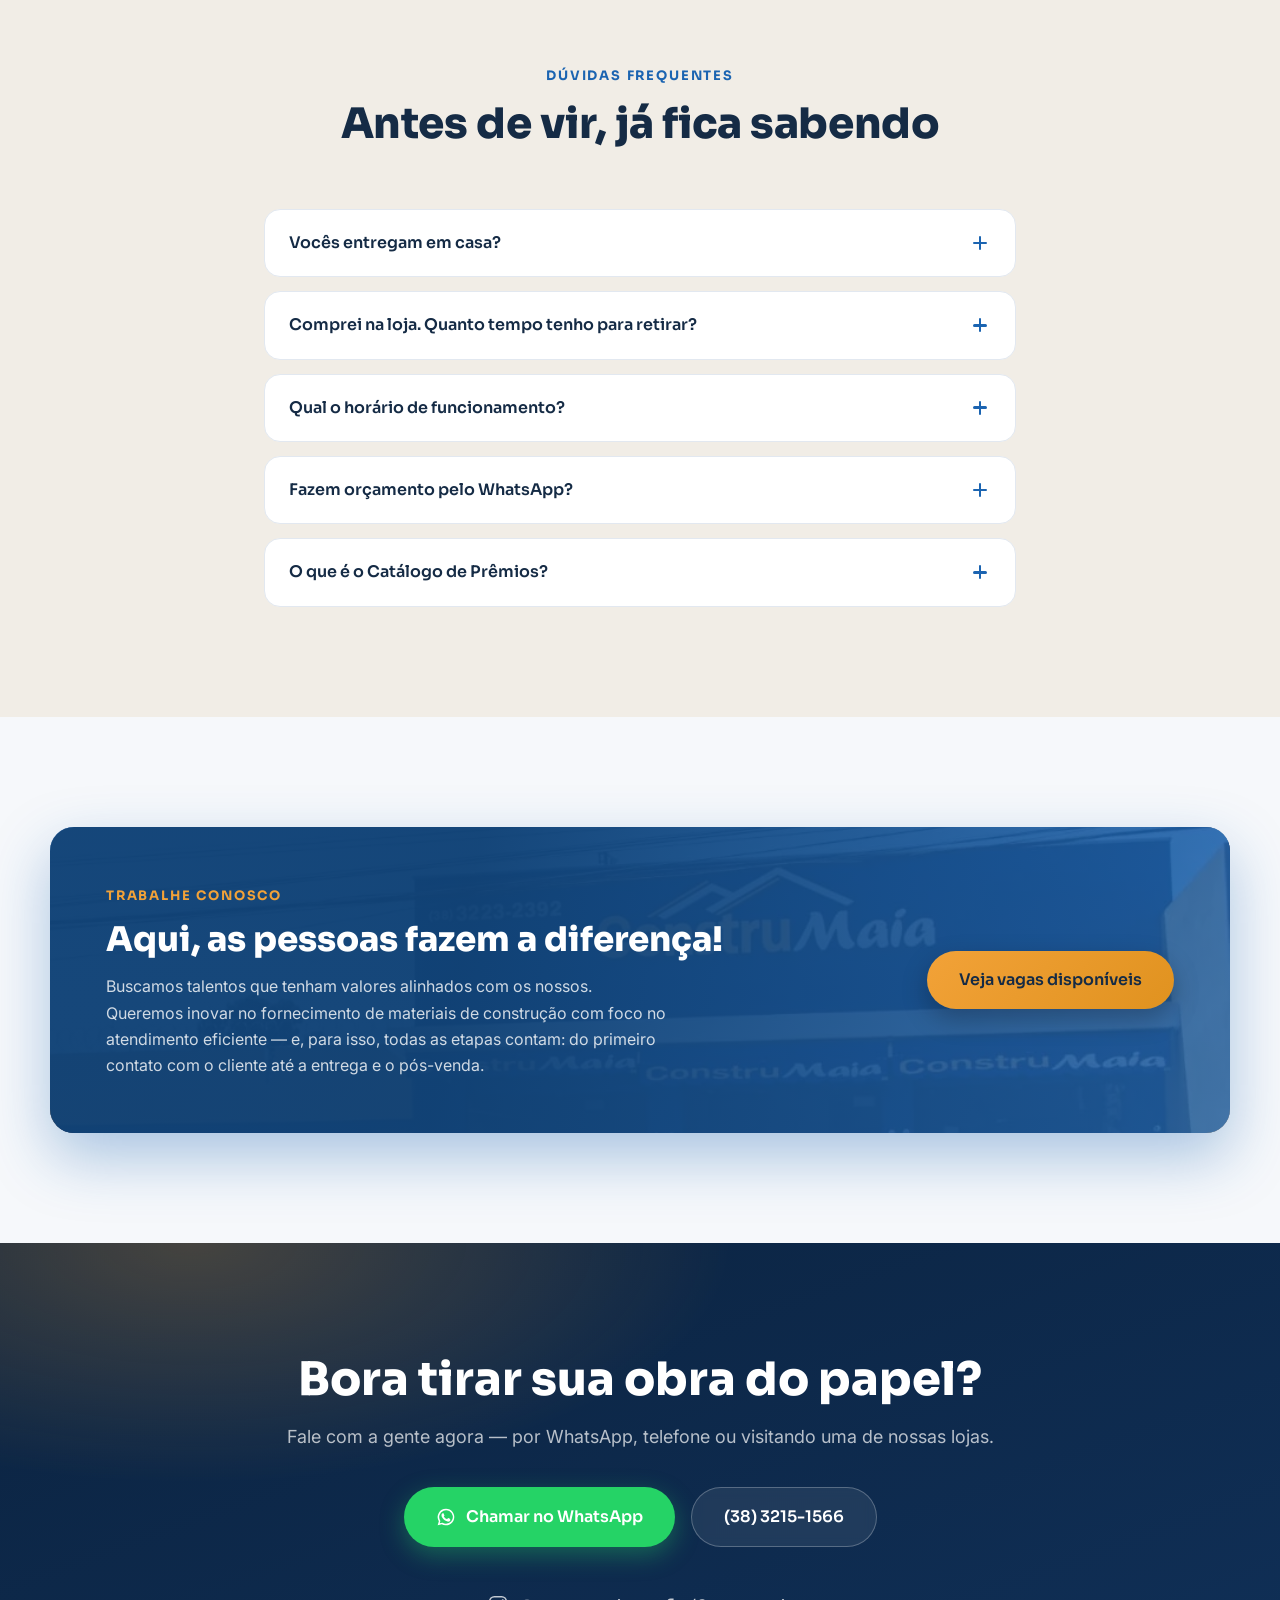
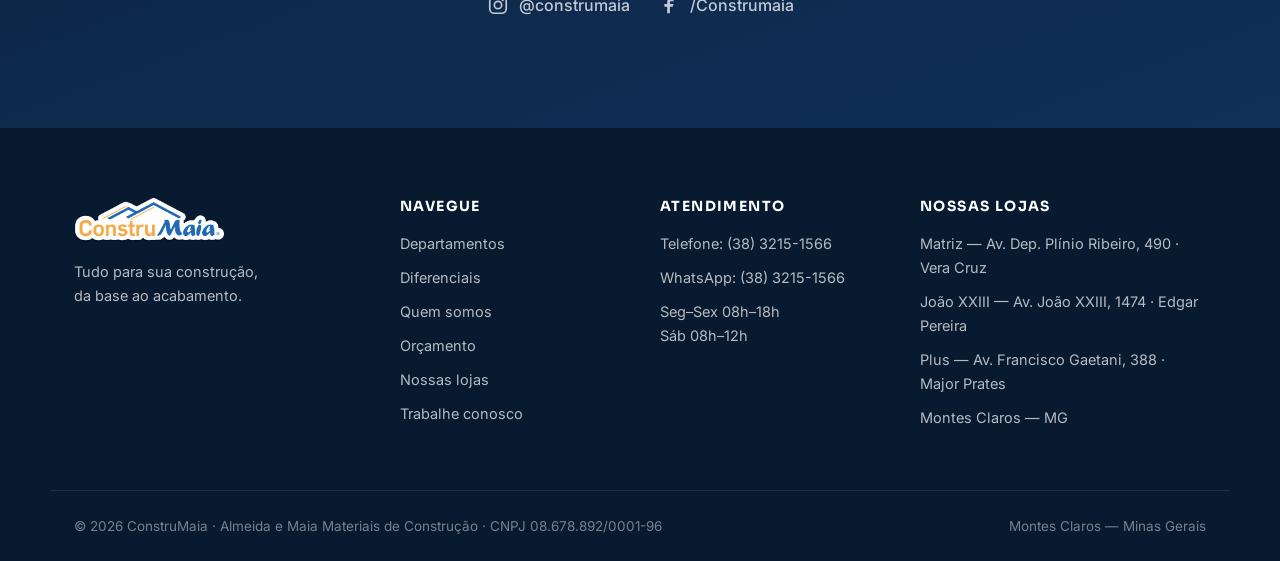
==== commit cb5d2f47: "feat: efeito 'entrando na loja' no scroll e foto real da João XXIII - Showcase agora trava na tela e" ====
--- a/index.html
+++ b/index.html
@@ -221,11 +221,17 @@
         <img src="assets/img/loja-plus.webp" alt="Fachada da loja ConstruMaia Plus, no Major Prates" loading="lazy" id="showcaseImg">
       </div>
       <div class="showcase-overlay"></div>
+      <div class="showcase-vignette" aria-hidden="true"></div>
       <div class="container showcase-content reveal">
         <p class="kicker">Loja de verdade</p>
         <h2>Estoque de verdade,<br>gente de verdade.</h2>
         <p>ConstruMaia Plus — Av. Francisco Gaetani, 388 · Major Prates</p>
-        <a href="#lojas" class="btn btn-primary">Visite uma loja</a>
+        <p class="showcase-hint">↓ Continue rolando e entre na loja</p>
+      </div>
+      <div class="showcase-enter" aria-hidden="true">
+        <h3>Bem-vindo à ConstruMaia! 👷</h3>
+        <p>Seg–Sex 08h–18h · Sáb 08h–12h</p>
+        <a href="#orcamento" class="btn btn-primary btn-lg">Começar meu orçamento</a>
       </div>
     </section>
 
@@ -300,9 +306,7 @@
             </div>
           </article>
           <article class="store-card has-photo reveal">
-            <figure class="store-photo store-photo-brand" aria-hidden="true">
-              <svg viewBox="0 0 400 180" preserveAspectRatio="xMidYMid slice"><rect width="400" height="180" fill="#1b64b1"/><path d="M60 130 L160 60 L230 110" fill="none" stroke="#f2a238" stroke-width="10" stroke-linecap="round" stroke-linejoin="round" opacity=".9"/><path d="M120 150 L240 55 L340 140" fill="none" stroke="#ffffff" stroke-width="12" stroke-linecap="round" stroke-linejoin="round"/><rect width="400" height="180" fill="url(#g)" opacity="0"/></svg>
-            </figure>
+            <figure class="store-photo"><img src="assets/img/loja-joao23.webp" alt="Fachada da loja ConstruMaia João XXIII" loading="lazy"></figure>
             <span class="store-tag">Filial</span>
             <h3>ConstruMaia — João XXIII</h3>
             <p class="store-addr">Av. João XXIII, 1474<br>Edgar Pereira · Montes Claros/MG</p>
@@ -362,6 +366,7 @@
     <!-- ============ TRABALHE CONOSCO ============ -->
     <section class="section" id="trabalhe">
       <div class="container work-strip reveal">
+        <img class="work-bg" src="assets/img/loja-joao23.webp" alt="" loading="lazy" aria-hidden="true">
         <div class="work-text">
           <p class="kicker">Trabalhe Conosco</p>
           <h2>Aqui, as pessoas fazem a diferença!</h2>
--- a/assets/css/site.css
+++ b/assets/css/site.css
@@ -433,6 +433,24 @@
 .showcase-content > p:not(.kicker) {
   color: rgba(255, 255, 255, .85); font-size: 17px; margin-bottom: 28px;
 }
+.showcase-hint { font-weight: 600; letter-spacing: .02em; animation: hintNudge 2s ease-in-out infinite; width: fit-content; }
+@keyframes hintNudge { 0%, 100% { transform: translateY(0); } 50% { transform: translateY(6px); } }
+/* zoom "entrando na loja" (ativado pelo GSAP) */
+.showcase.fx-zoom .showcase-media img { animation: none; will-change: transform; }
+.showcase-vignette {
+  position: absolute; inset: 0; opacity: 0; pointer-events: none;
+  background: radial-gradient(ellipse at 50% 55%, transparent 42%, rgba(6, 16, 30, .88) 100%);
+}
+.showcase-enter {
+  position: absolute; inset: 0; z-index: 2; display: grid; place-content: center;
+  text-align: center; gap: 10px; opacity: 0; visibility: hidden; pointer-events: none;
+}
+.showcase-enter h3 {
+  font-size: clamp(28px, 4vw, 44px); font-weight: 800;
+  text-shadow: 0 6px 40px rgba(0, 0, 0, .6);
+}
+.showcase-enter p { color: rgba(255, 255, 255, .85); margin-bottom: 16px; }
+.showcase-enter .btn { justify-self: center; pointer-events: auto; }
 
 /* ---------- fotos dos cards de loja ---------- */
 .store-card.has-photo { padding-top: 0; overflow: hidden; }
@@ -526,11 +544,21 @@
 
 /* ---------- trabalhe conosco ---------- */
 .work-strip {
+  position: relative; overflow: hidden;
   display: flex; align-items: center; justify-content: space-between; gap: 40px;
   background: linear-gradient(135deg, var(--blue), var(--blue-strong));
   border-radius: 24px; padding: 54px 56px; color: #fff;
   box-shadow: 0 24px 60px rgba(27, 100, 177, .35);
 }
+.work-bg {
+  position: absolute; inset: 0; width: 100%; height: 100%;
+  object-fit: cover; object-position: center 35%; z-index: 0;
+}
+.work-strip::before {
+  content: ""; position: absolute; inset: 0; z-index: 1;
+  background: linear-gradient(100deg, rgba(16, 66, 118, .96) 35%, rgba(27, 100, 177, .78));
+}
+.work-strip > .work-text, .work-strip > .btn { position: relative; z-index: 2; }
 .work-strip .kicker { color: var(--brand); }
 .work-strip h2 { font-size: clamp(24px, 3.4vw, 34px); font-weight: 800; margin-bottom: 14px; }
 .work-strip p:last-child { color: rgba(255, 255, 255, .8); max-width: 560px; }
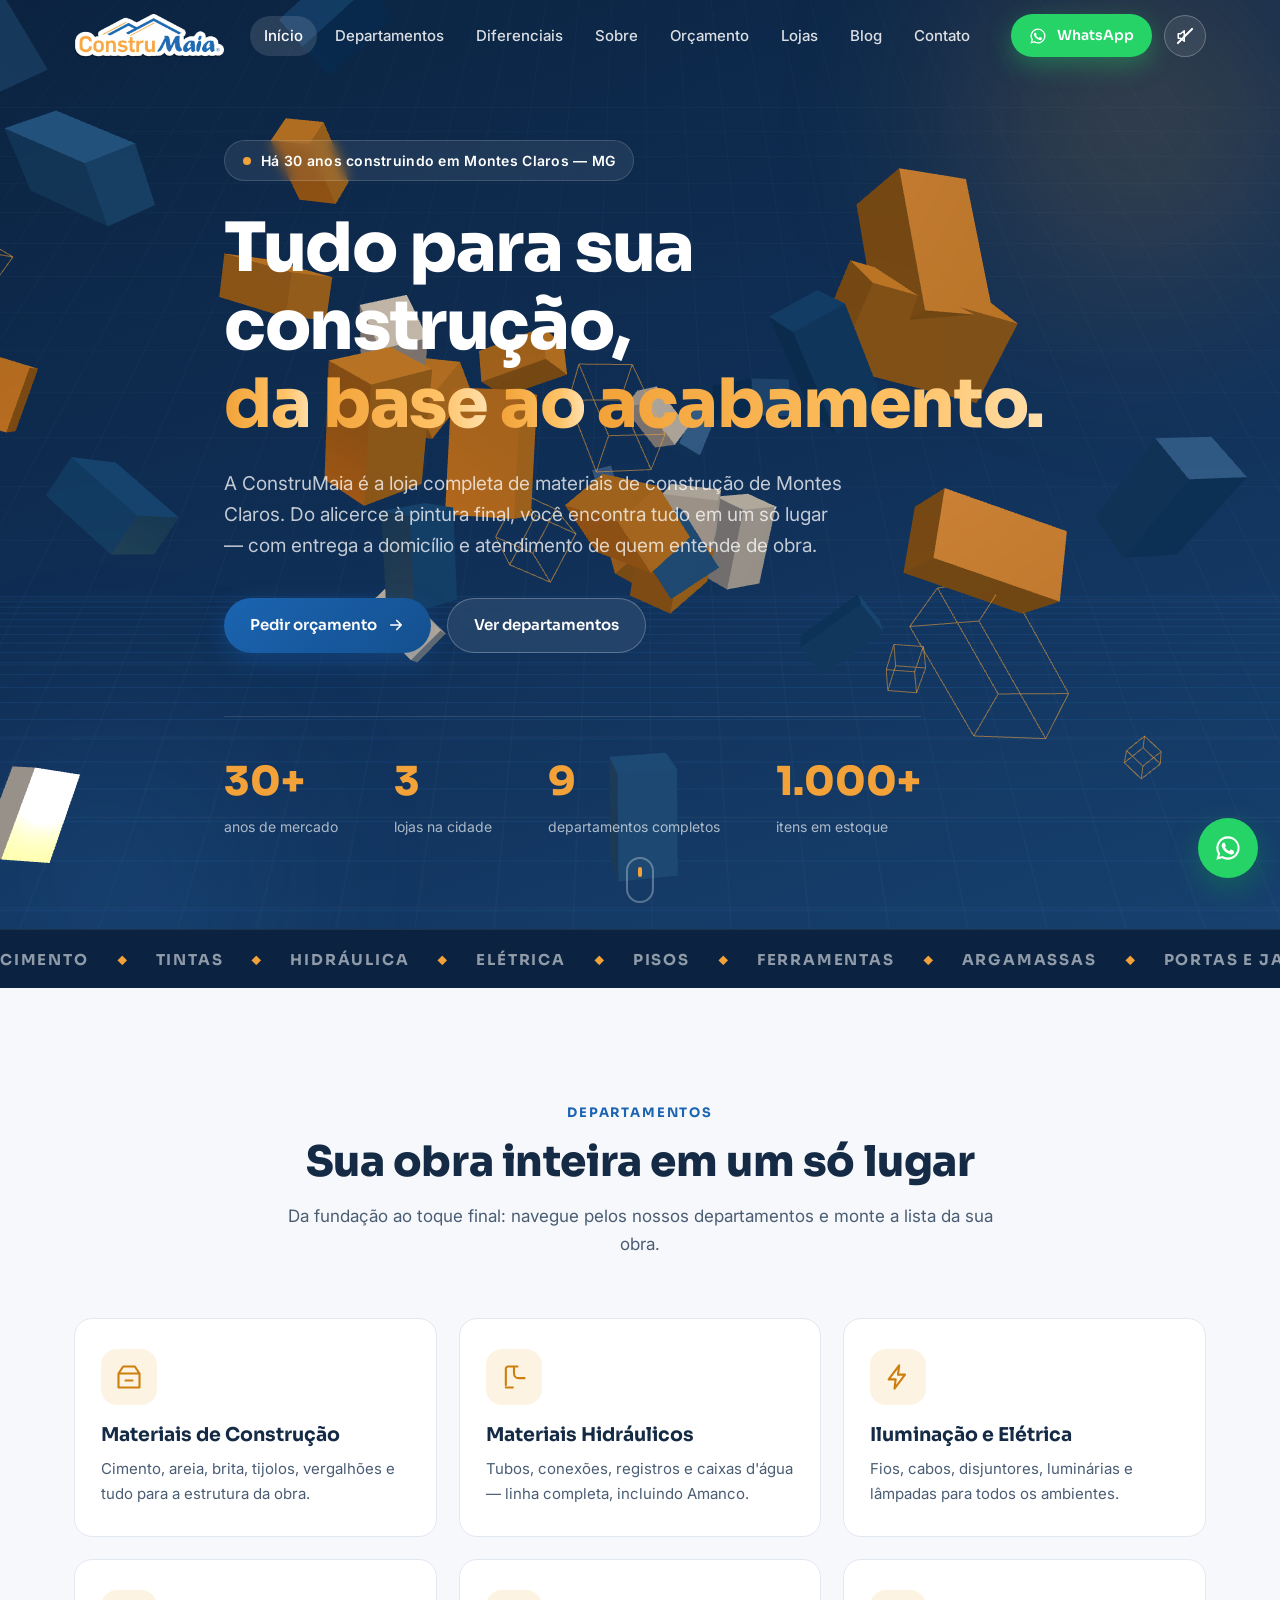
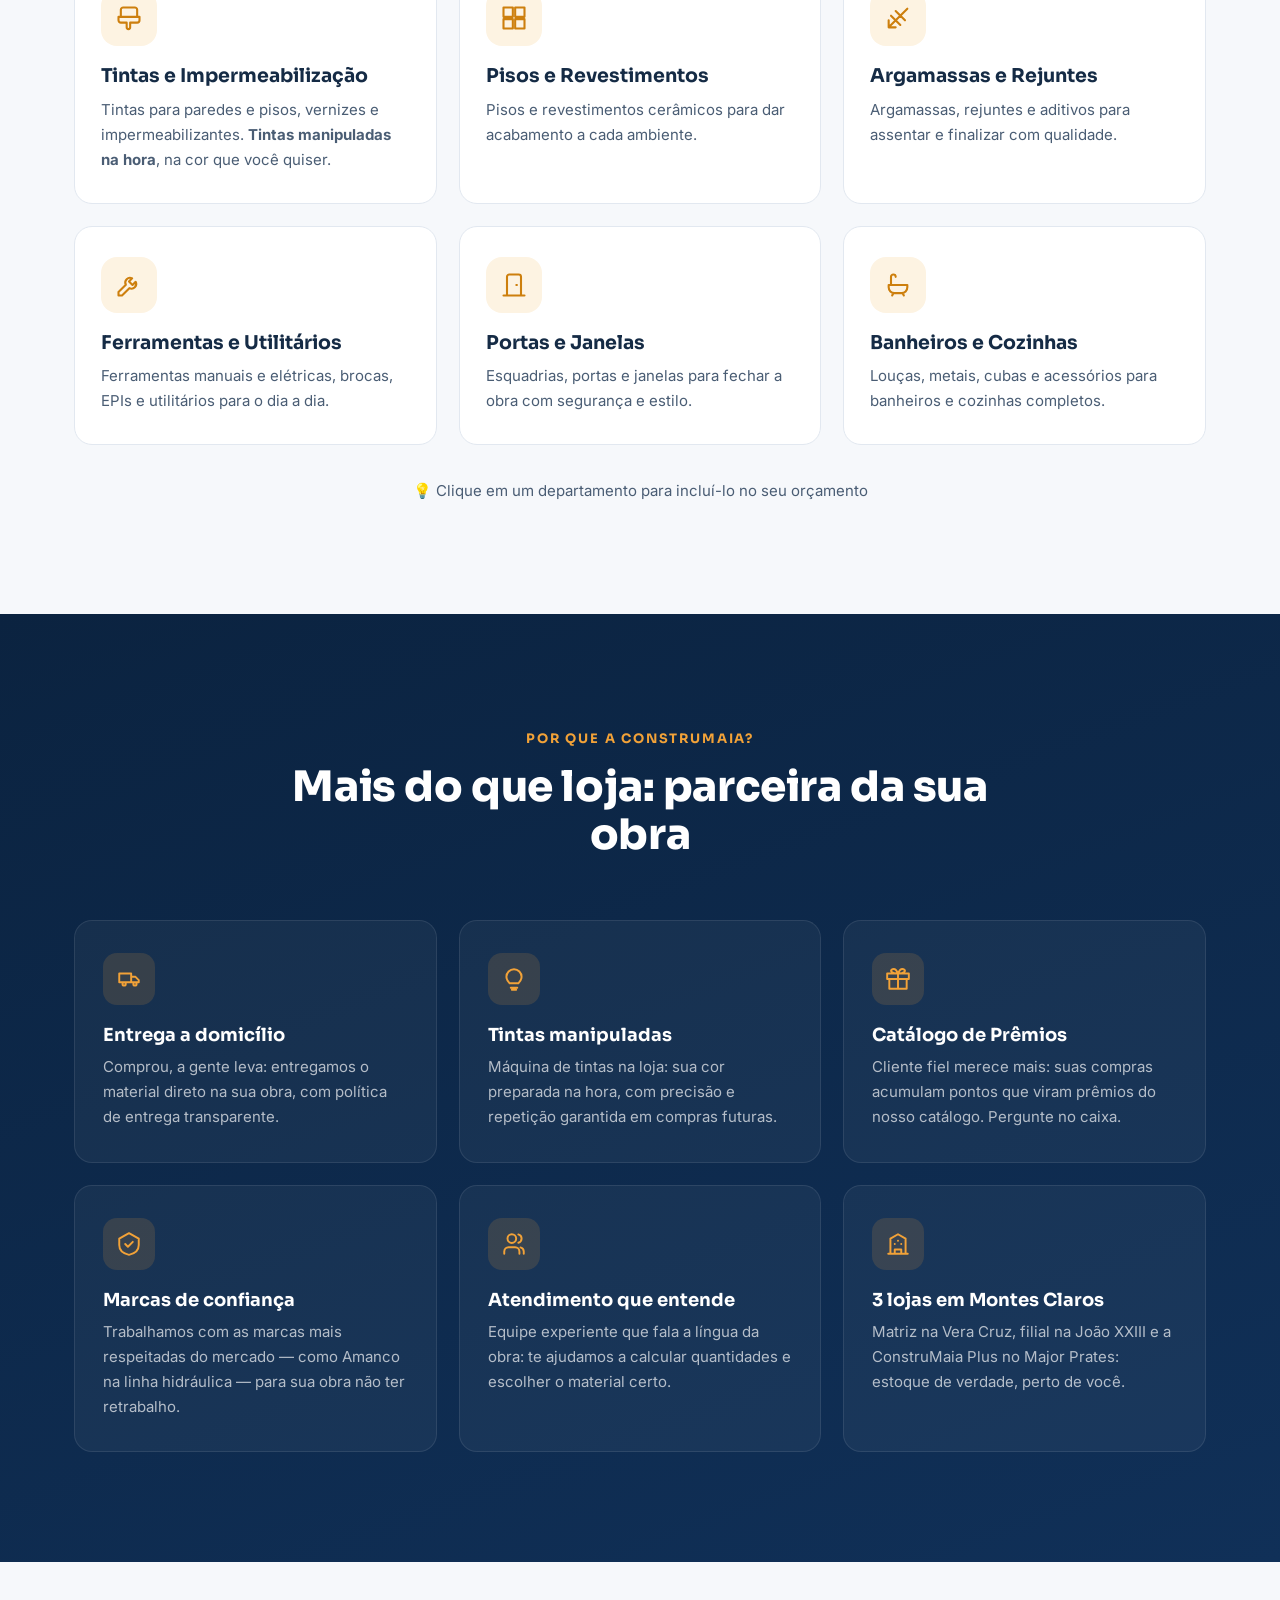
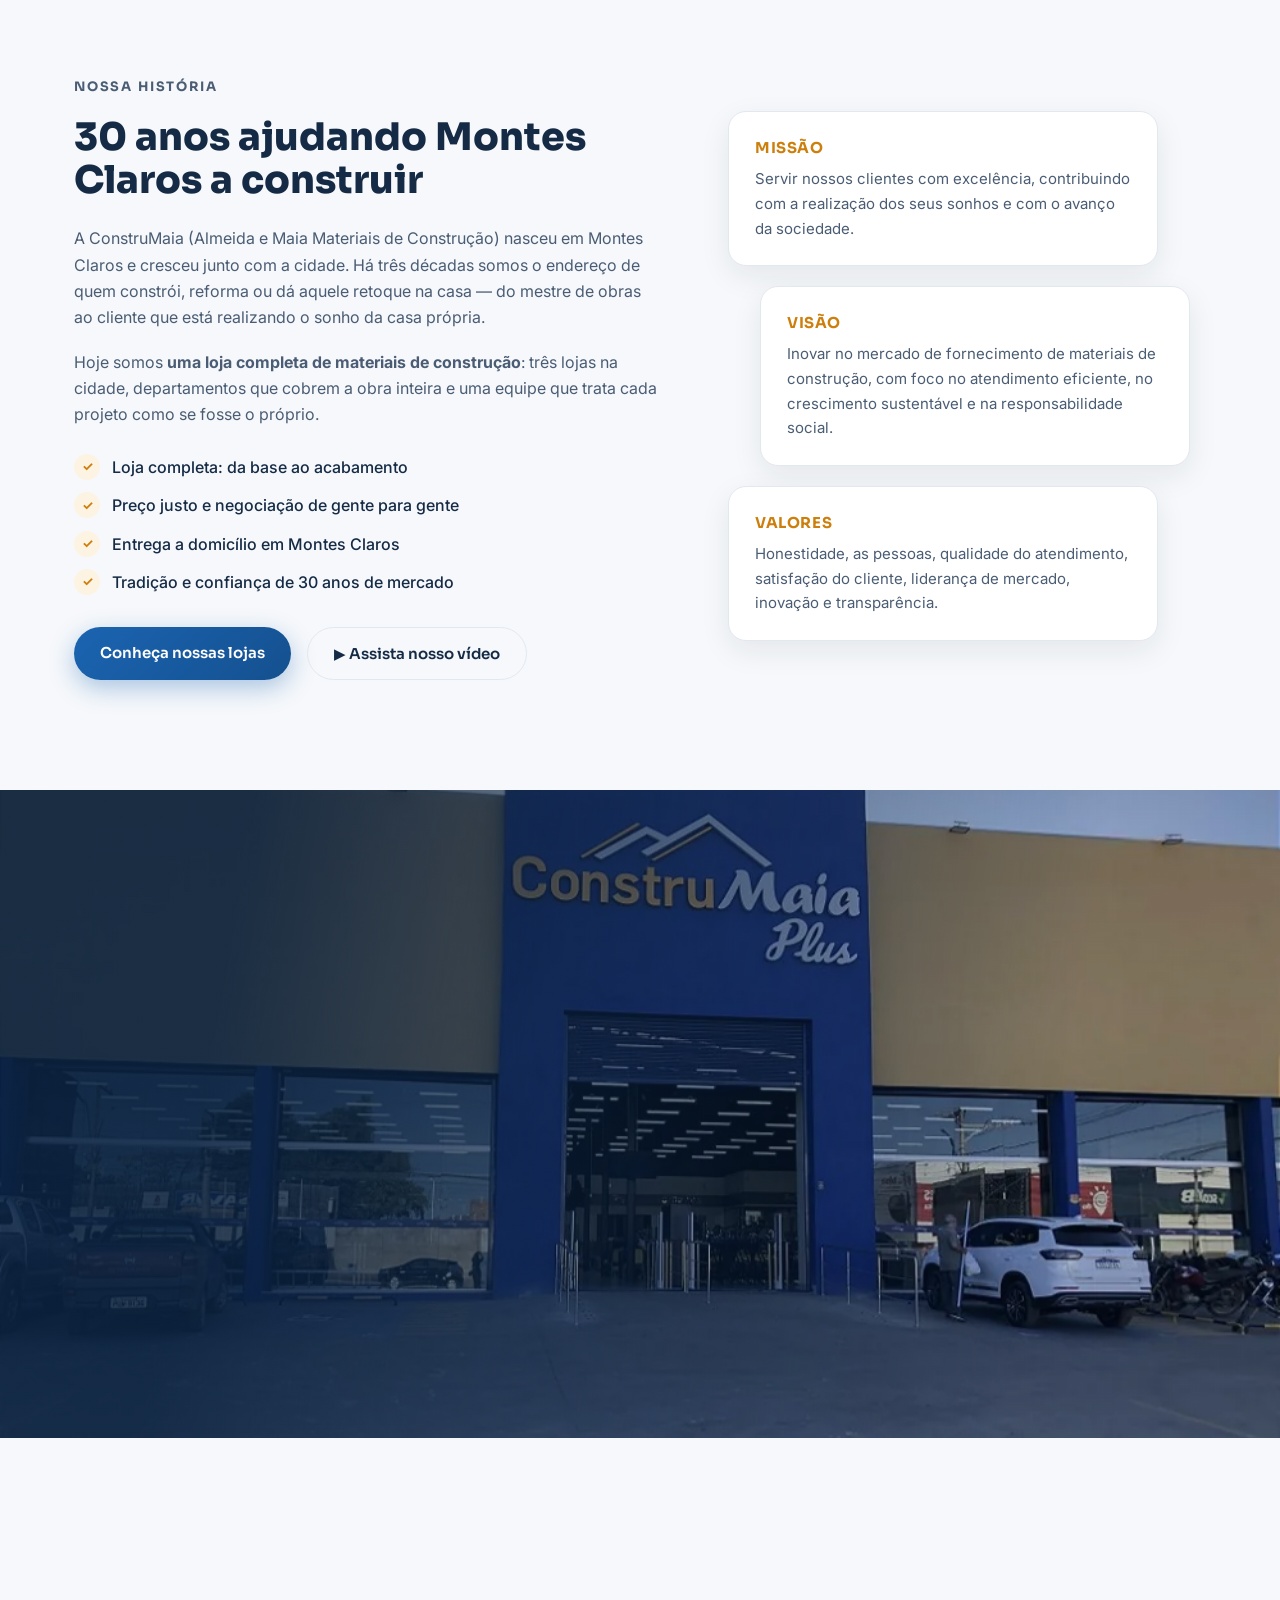
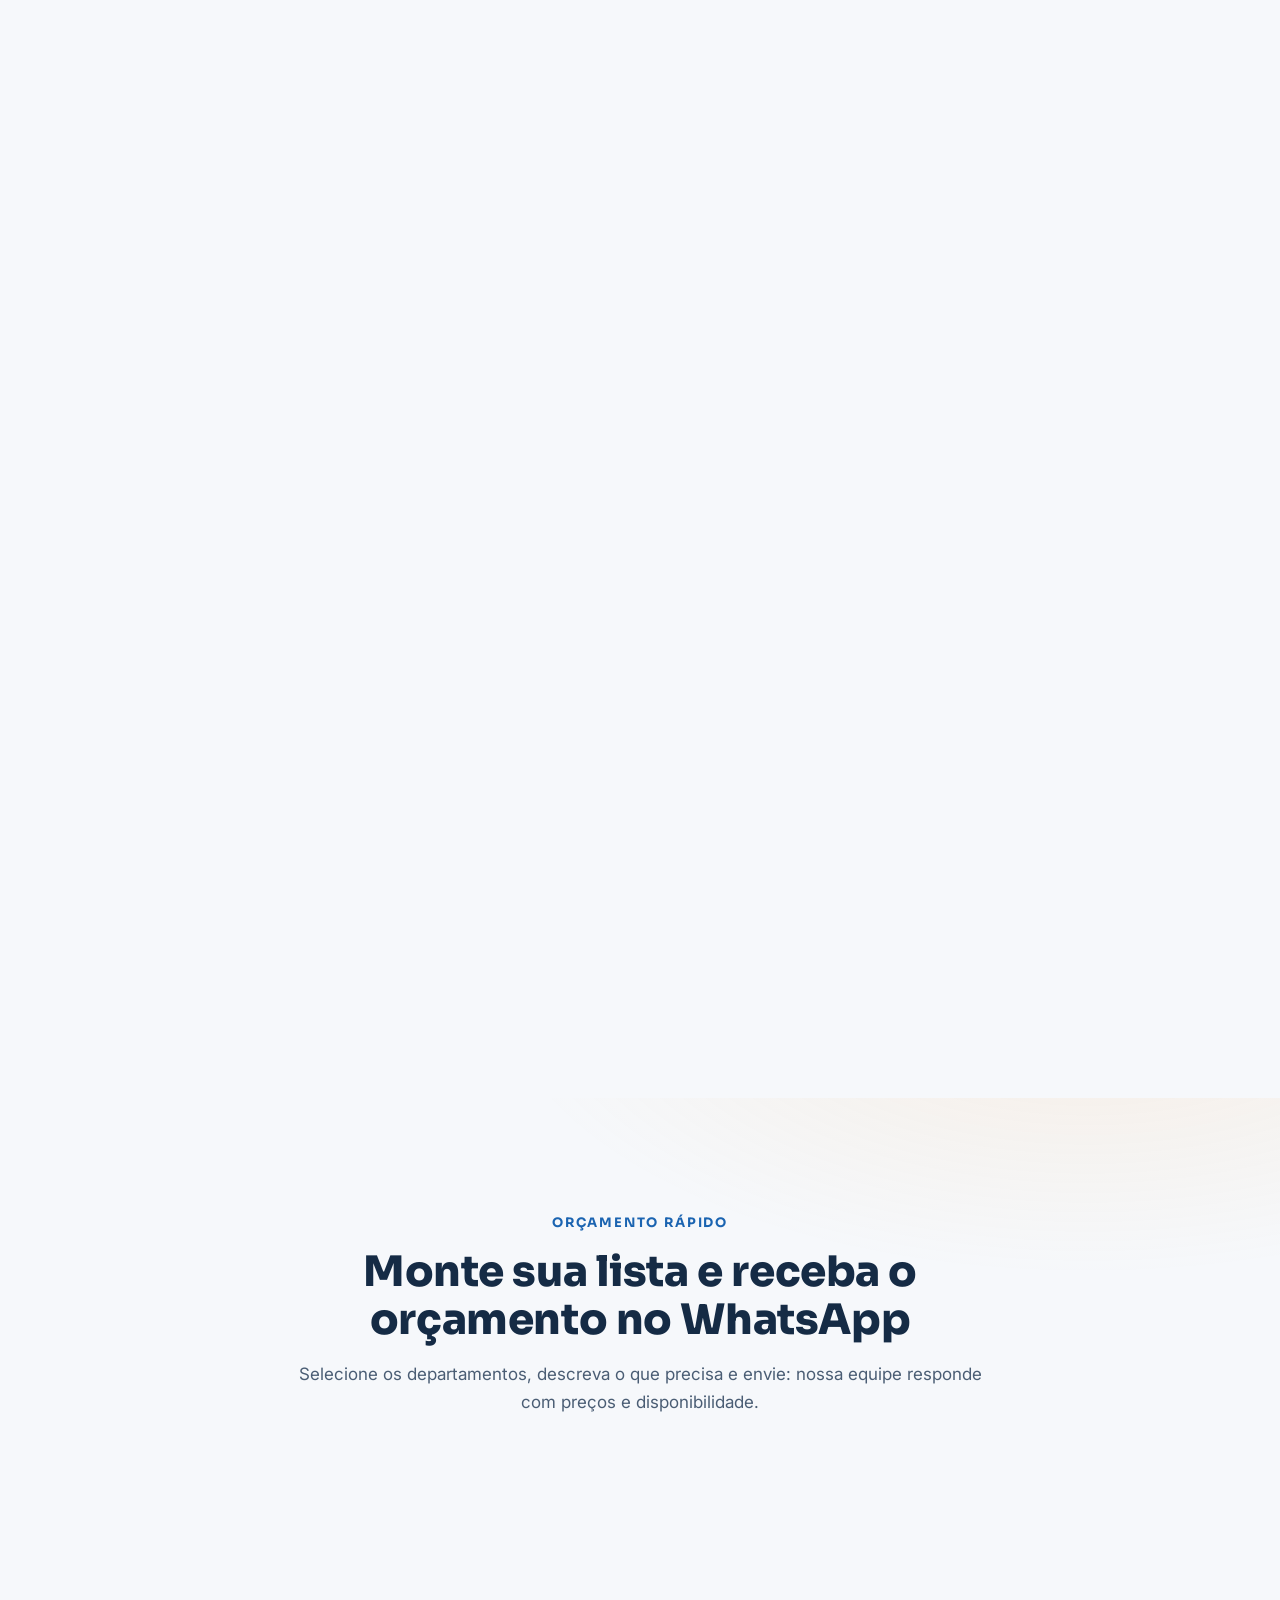
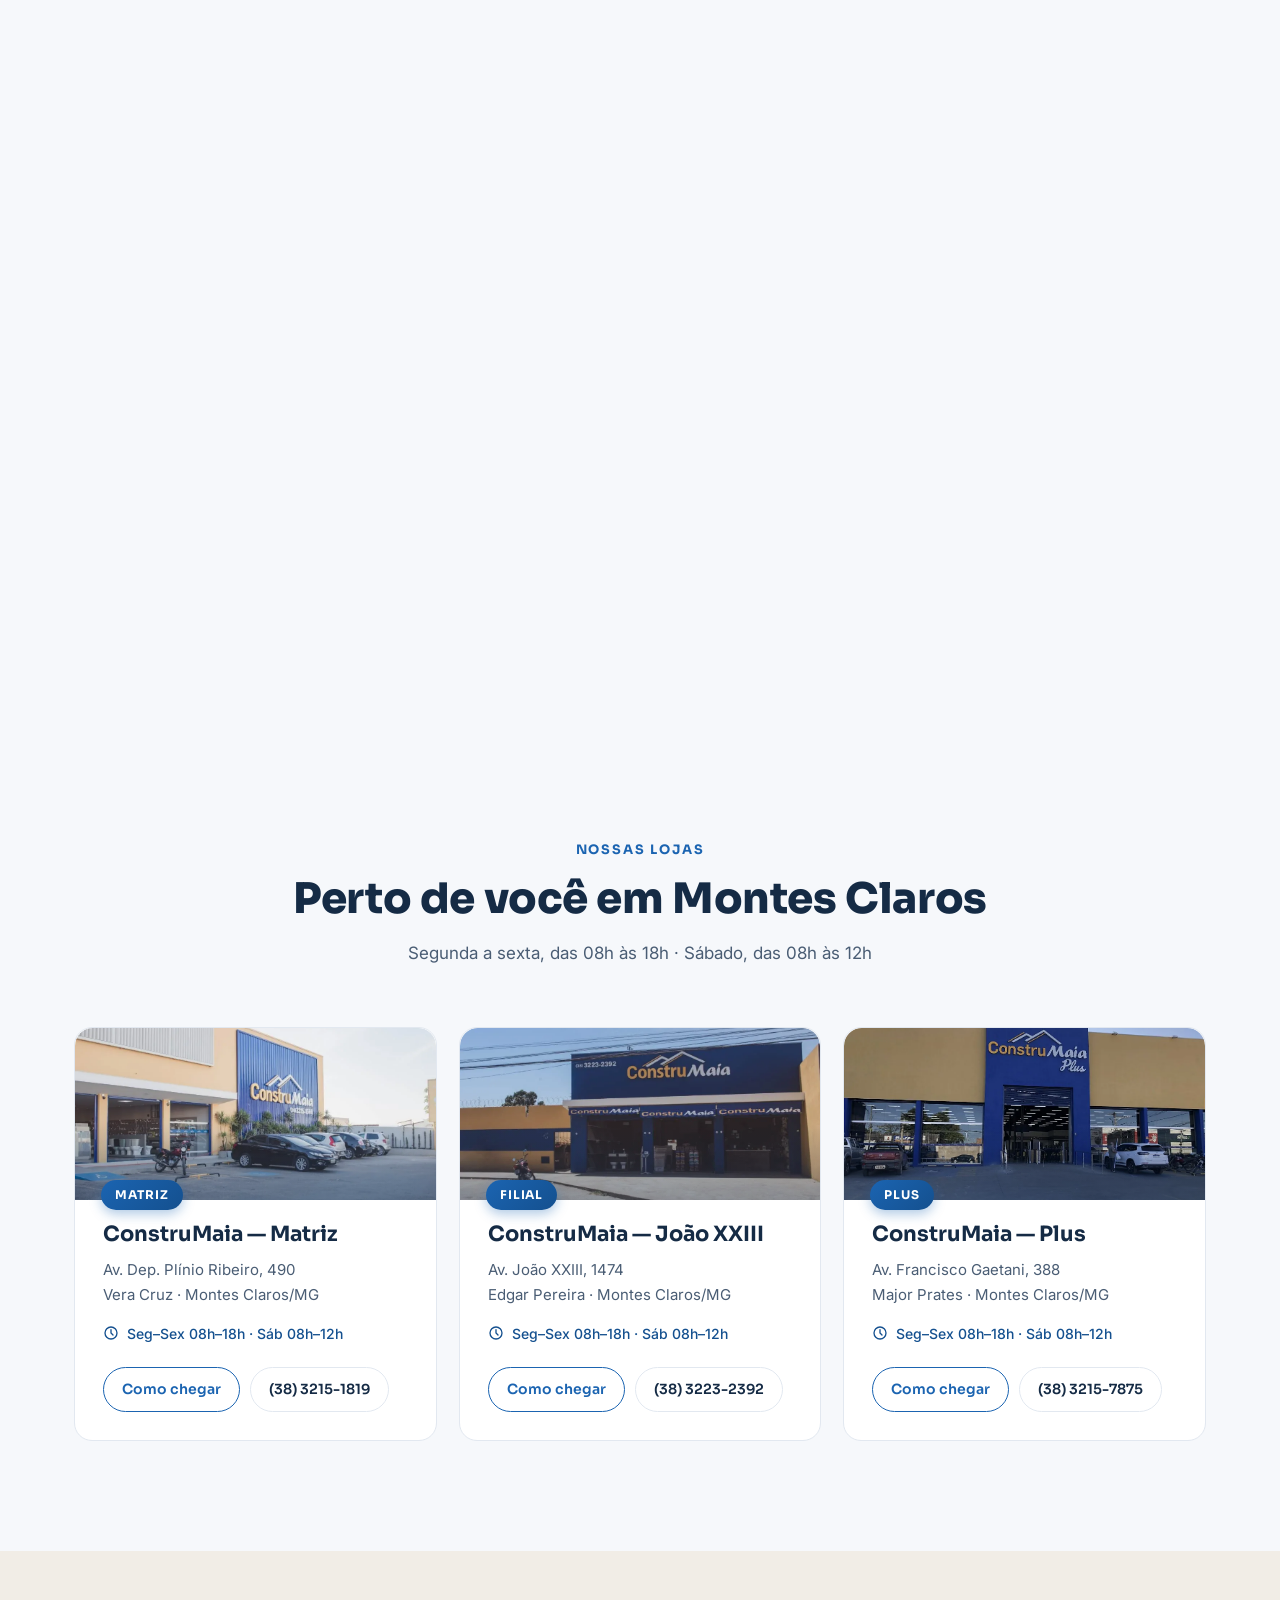
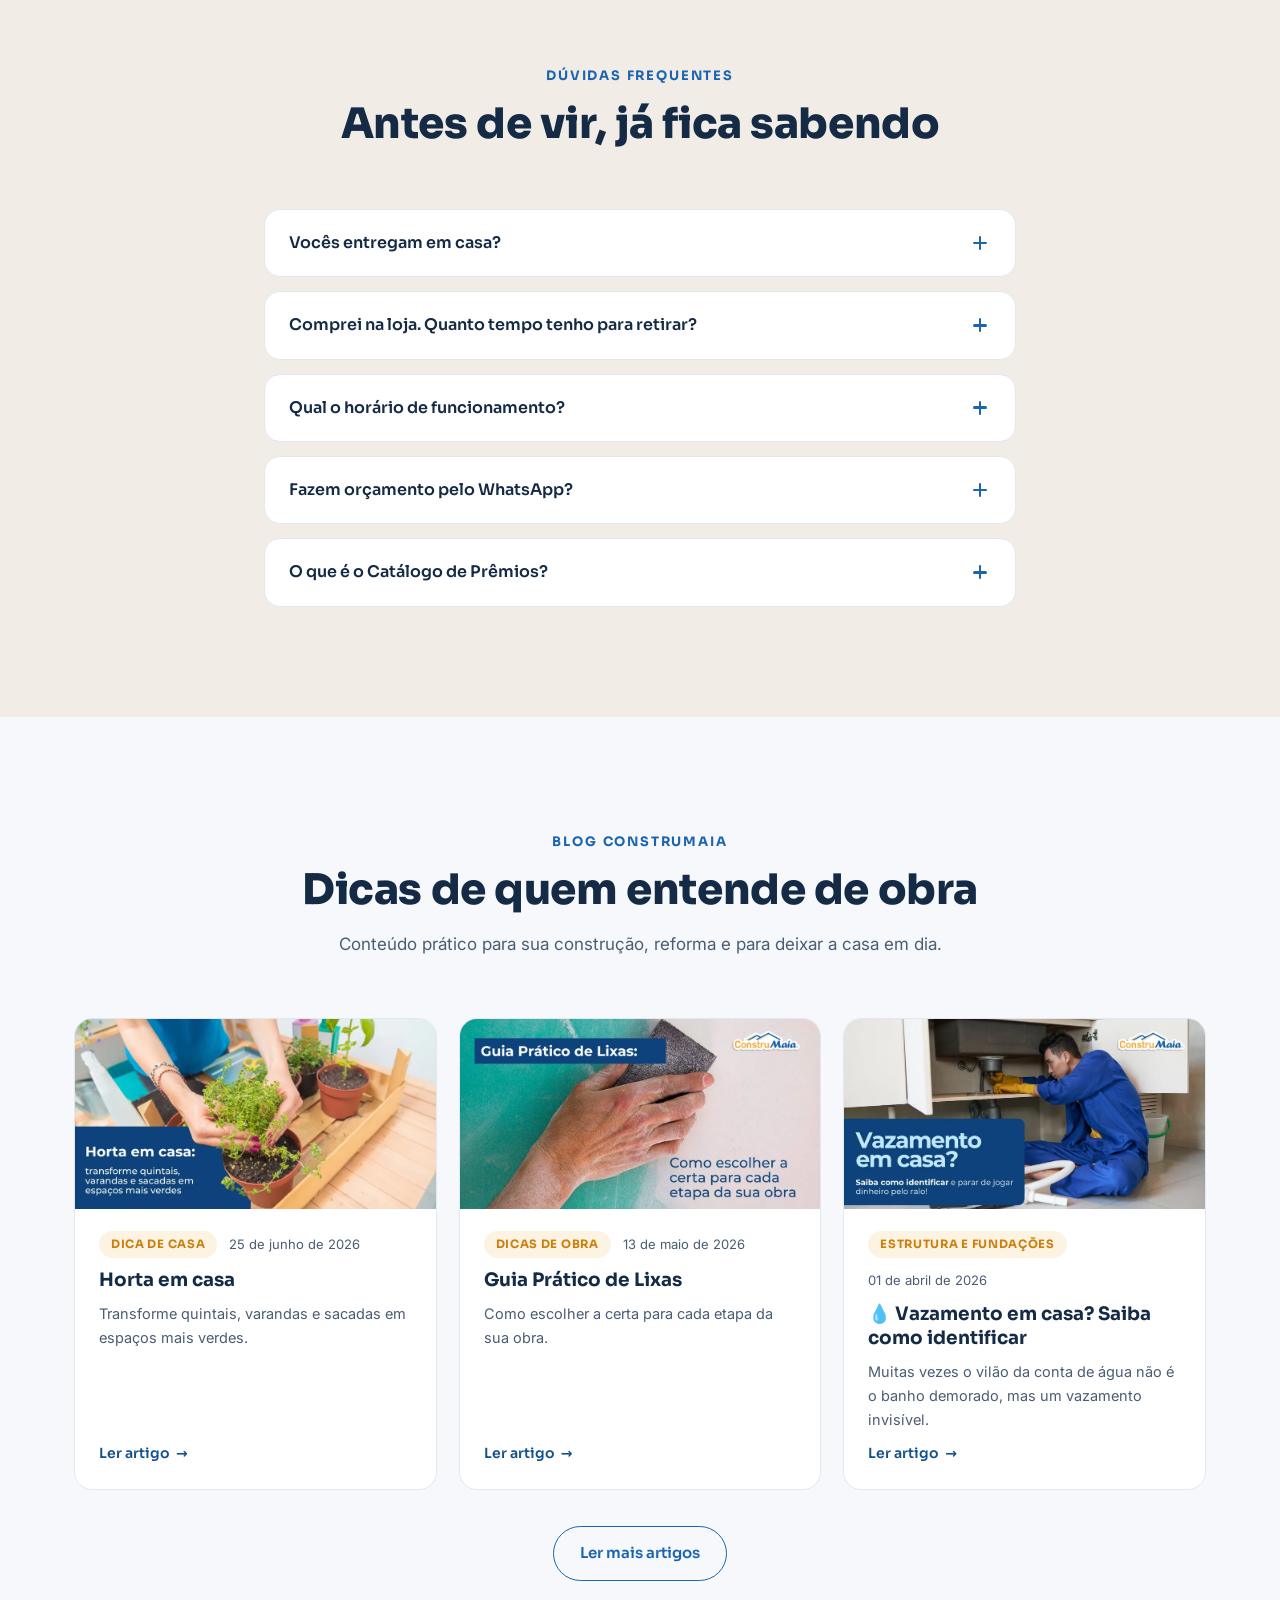
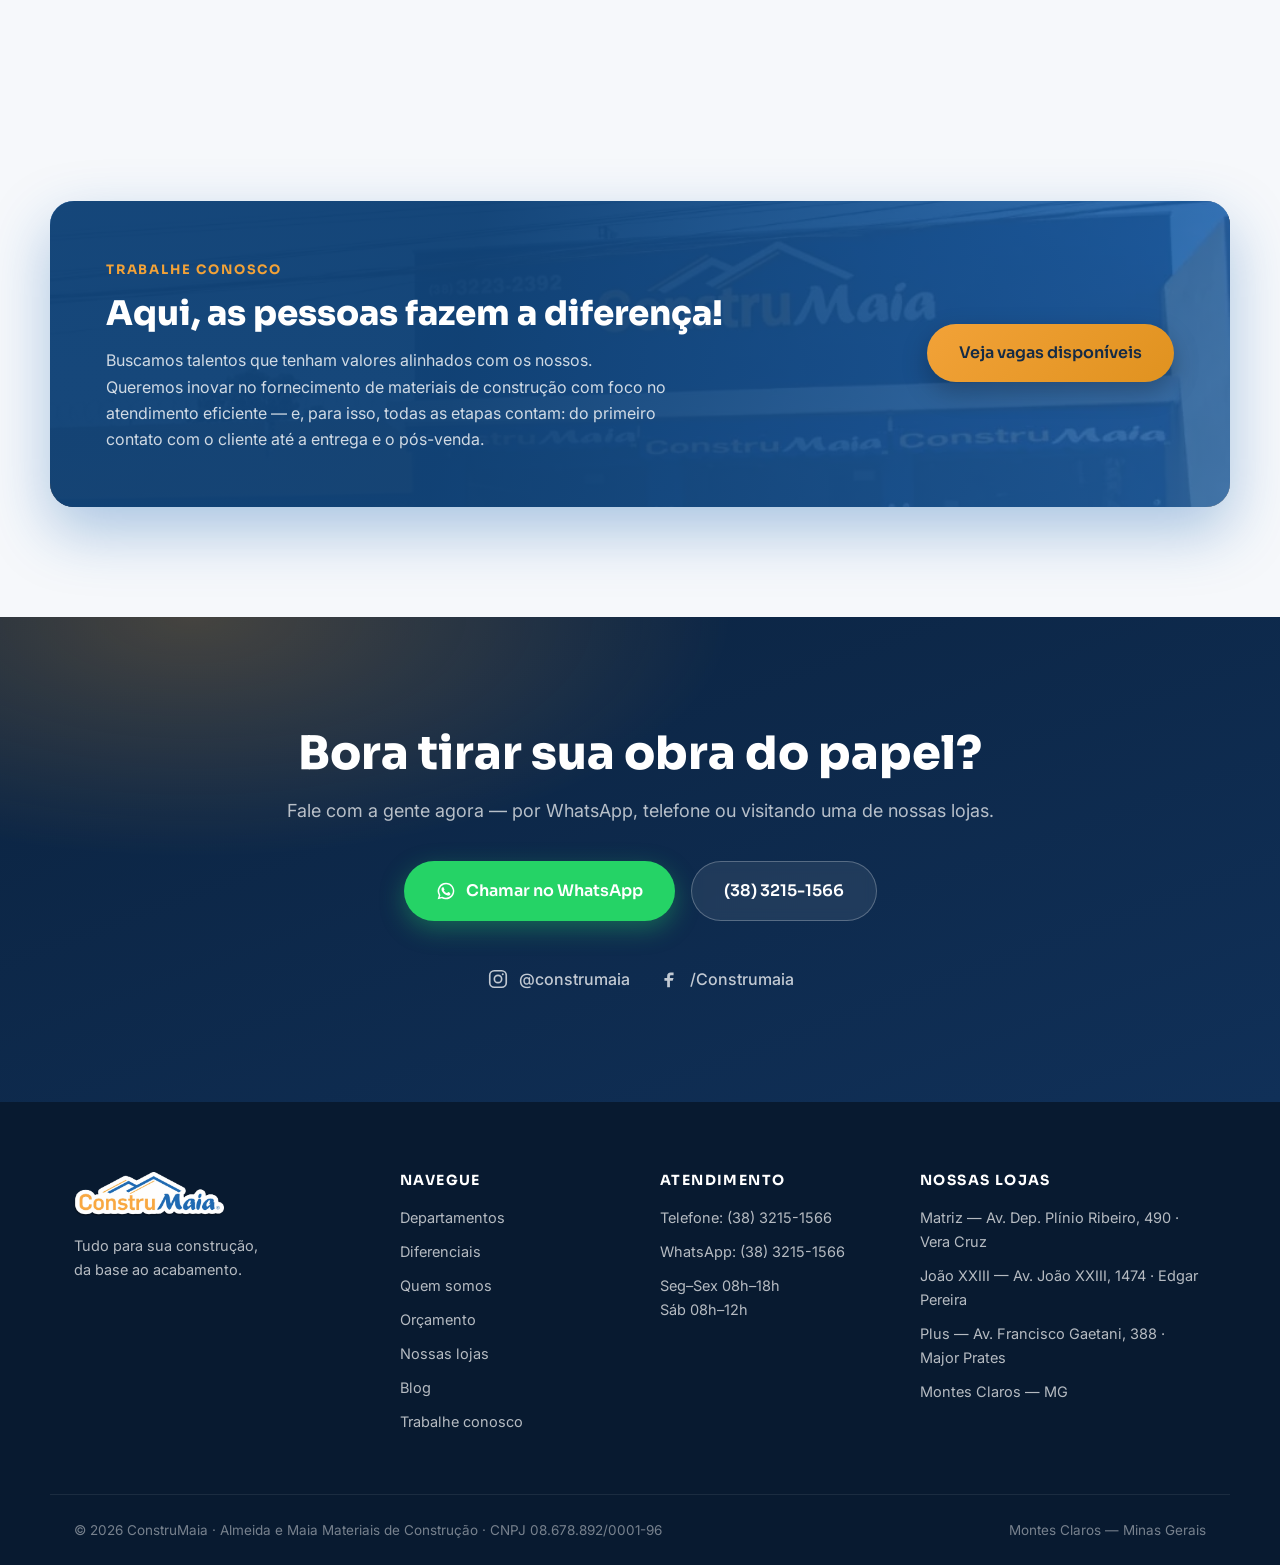
==== commit 7286812f: "feat: seção Blog ConstruMaia com os 3 artigos reais do site atual Imagens e links extraídos do webar" ====
--- a/index.html
+++ b/index.html
@@ -31,6 +31,7 @@
         <a href="#sobre" class="nav-link">Sobre</a>
         <a href="#orcamento" class="nav-link">Orçamento</a>
         <a href="#lojas" class="nav-link">Lojas</a>
+        <a href="#blog" class="nav-link">Blog</a>
         <a href="#contato" class="nav-link">Contato</a>
       </nav>
       <div class="header-actions">
@@ -363,6 +364,53 @@
       </div>
     </section>
 
+    <!-- ============ BLOG ============ -->
+    <section class="section" id="blog">
+      <div class="container">
+        <div class="section-head reveal">
+          <p class="kicker">Blog ConstruMaia</p>
+          <h2>Dicas de quem entende de obra</h2>
+          <p class="section-sub">Conteúdo prático para sua construção, reforma e para deixar a casa em dia.</p>
+        </div>
+        <div class="blog-grid">
+          <article class="blog-card reveal">
+            <a href="https://www.construmaia.com/artigo?id=16" target="_blank" rel="noopener">
+              <figure class="blog-photo"><img src="assets/img/blog-1ce3db66.webp" alt="Horta caseira em vasos" loading="lazy"></figure>
+              <div class="blog-body">
+                <div class="blog-meta"><span class="blog-tag">Dica de casa</span><time datetime="2026-06-25">25 de junho de 2026</time></div>
+                <h3>Horta em casa</h3>
+                <p>Transforme quintais, varandas e sacadas em espaços mais verdes.</p>
+                <span class="blog-more">Ler artigo <i>→</i></span>
+              </div>
+            </a>
+          </article>
+          <article class="blog-card reveal">
+            <a href="https://www.construmaia.com/artigo?id=15" target="_blank" rel="noopener">
+              <figure class="blog-photo"><img src="assets/img/blog-7558df0e.webp" alt="Lixas de diferentes granulações" loading="lazy"></figure>
+              <div class="blog-body">
+                <div class="blog-meta"><span class="blog-tag">Dicas de Obra</span><time datetime="2026-05-13">13 de maio de 2026</time></div>
+                <h3>Guia Prático de Lixas</h3>
+                <p>Como escolher a certa para cada etapa da sua obra.</p>
+                <span class="blog-more">Ler artigo <i>→</i></span>
+              </div>
+            </a>
+          </article>
+          <article class="blog-card reveal">
+            <a href="https://www.construmaia.com/artigo?id=14" target="_blank" rel="noopener">
+              <figure class="blog-photo"><img src="assets/img/blog-6c768bd8.webp" alt="Vazamento de água em tubulação" loading="lazy"></figure>
+              <div class="blog-body">
+                <div class="blog-meta"><span class="blog-tag">Estrutura e Fundações</span><time datetime="2026-04-01">01 de abril de 2026</time></div>
+                <h3>💧 Vazamento em casa? Saiba como identificar</h3>
+                <p>Muitas vezes o vilão da conta de água não é o banho demorado, mas um vazamento invisível.</p>
+                <span class="blog-more">Ler artigo <i>→</i></span>
+              </div>
+            </a>
+          </article>
+        </div>
+        <p class="blog-all reveal"><a class="btn btn-outline" href="https://www.construmaia.com/blog" target="_blank" rel="noopener">Ler mais artigos</a></p>
+      </div>
+    </section>
+
     <!-- ============ TRABALHE CONOSCO ============ -->
     <section class="section" id="trabalhe">
       <div class="container work-strip reveal">
@@ -417,6 +465,7 @@
         <a href="#sobre">Quem somos</a>
         <a href="#orcamento">Orçamento</a>
         <a href="#lojas">Nossas lojas</a>
+        <a href="#blog">Blog</a>
         <a href="#trabalhe">Trabalhe conosco</a>
       </div>
       <div>
--- a/assets/css/site.css
+++ b/assets/css/site.css
@@ -517,6 +517,39 @@
 }
 .store-actions { display: flex; flex-wrap: wrap; gap: 10px; }
 
+/* ---------- blog ---------- */
+.blog-grid { display: grid; grid-template-columns: repeat(auto-fit, minmax(300px, 1fr)); gap: 22px; }
+.blog-card {
+  background: var(--card); border: 1px solid var(--line); border-radius: var(--radius);
+  overflow: hidden; transition: transform .25s ease, box-shadow .25s ease;
+}
+.blog-card:hover { transform: translateY(-6px); box-shadow: var(--shadow-lg); }
+.blog-card > a { display: flex; flex-direction: column; height: 100%; }
+.blog-photo { margin: 0; height: 190px; overflow: hidden; }
+.blog-photo img {
+  width: 100%; height: 100%; object-fit: cover;
+  transition: transform .6s cubic-bezier(.2, .7, .2, 1);
+}
+.blog-card:hover .blog-photo img { transform: scale(1.07); }
+.blog-body { padding: 22px 24px 24px; display: flex; flex-direction: column; gap: 10px; flex: 1; }
+.blog-meta { display: flex; align-items: center; gap: 12px; flex-wrap: wrap; }
+.blog-tag {
+  font-family: var(--font-display); font-size: 11.5px; font-weight: 700;
+  letter-spacing: .06em; text-transform: uppercase;
+  background: var(--brand-soft); color: var(--brand-strong);
+  padding: 4px 12px; border-radius: 999px;
+}
+.blog-meta time { font-size: 13px; color: var(--ink-soft); }
+.blog-body h3 { font-size: 18.5px; font-weight: 700; line-height: 1.3; }
+.blog-body > p { font-size: 14.5px; color: var(--ink-soft); flex: 1; }
+.blog-more {
+  font-family: var(--font-display); font-weight: 600; font-size: 14px;
+  color: var(--blue-strong); display: inline-flex; align-items: center; gap: 6px;
+}
+.blog-more i { font-style: normal; transition: transform .25s ease; }
+.blog-card:hover .blog-more i { transform: translateX(5px); }
+.blog-all { text-align: center; margin-top: 36px; }
+
 /* ---------- FAQ ---------- */
 .faq-wrap { max-width: 800px; }
 .faq-list { display: grid; gap: 14px; }
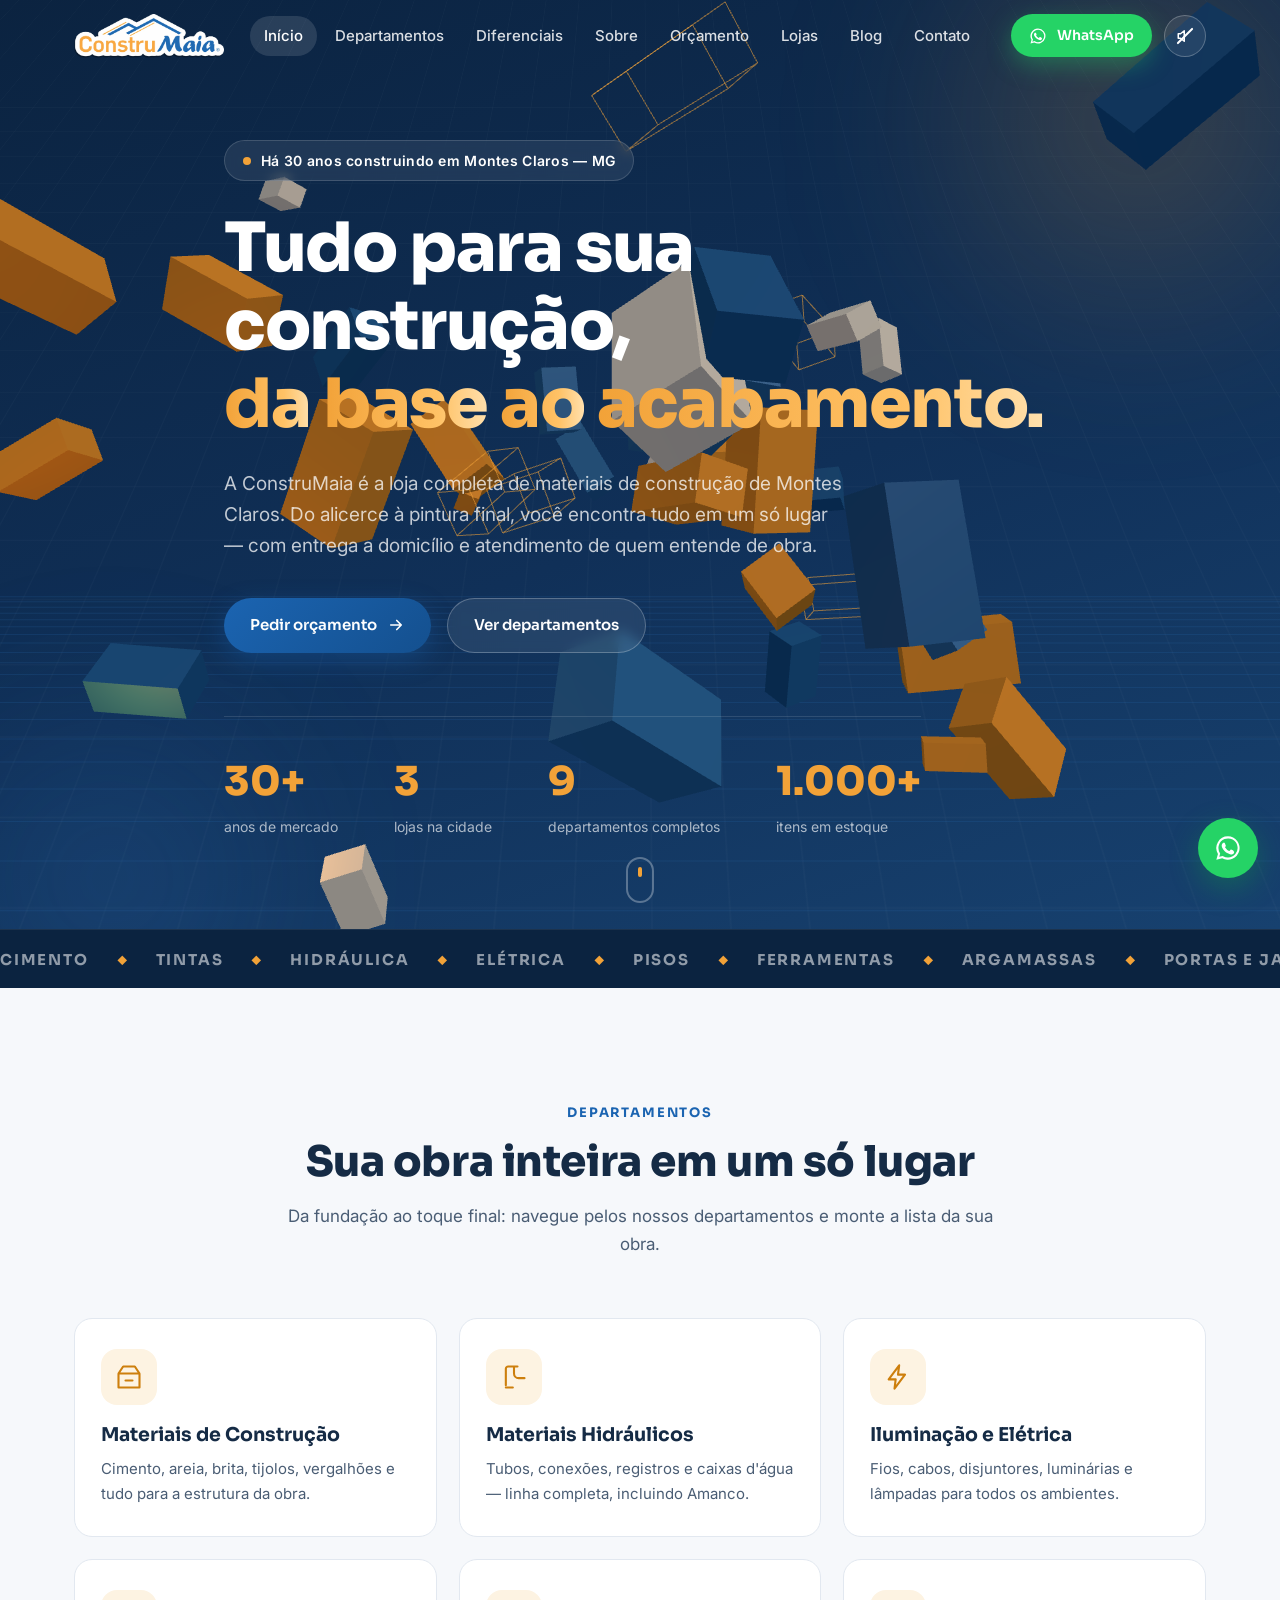
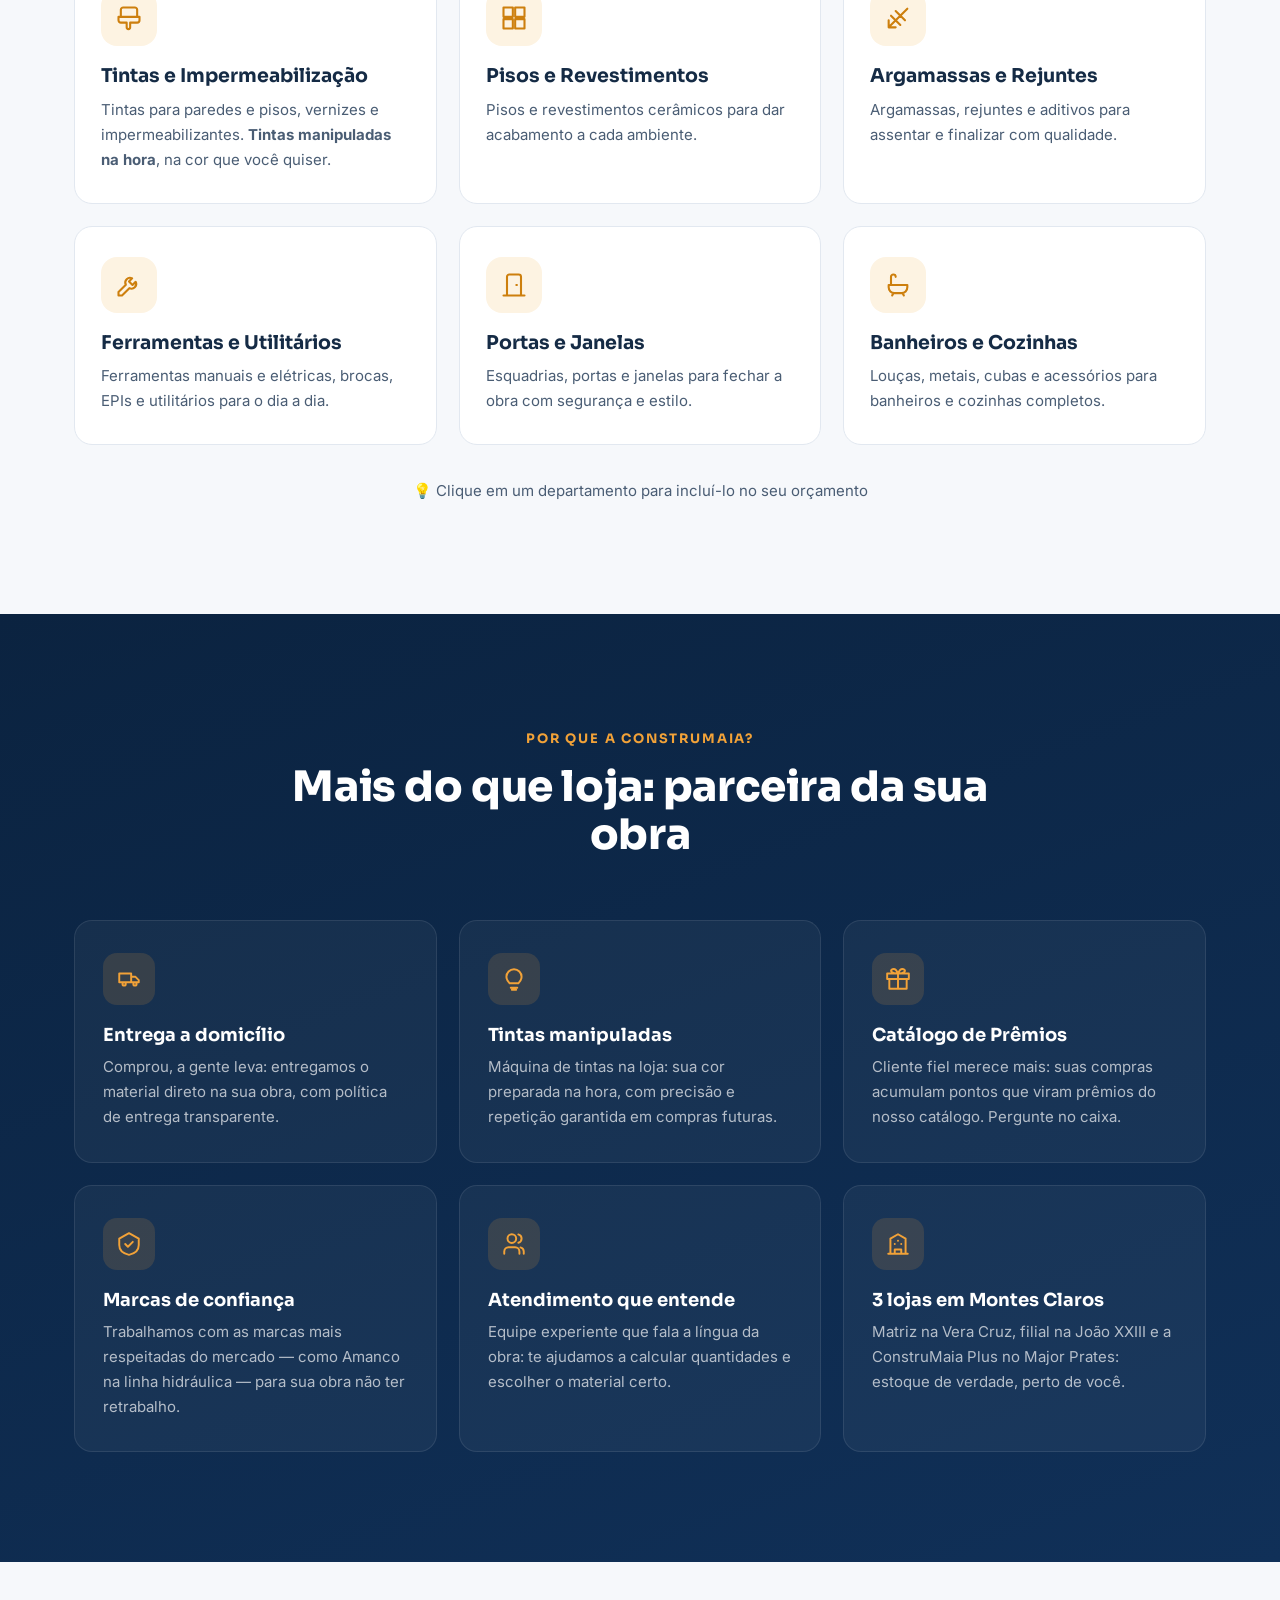
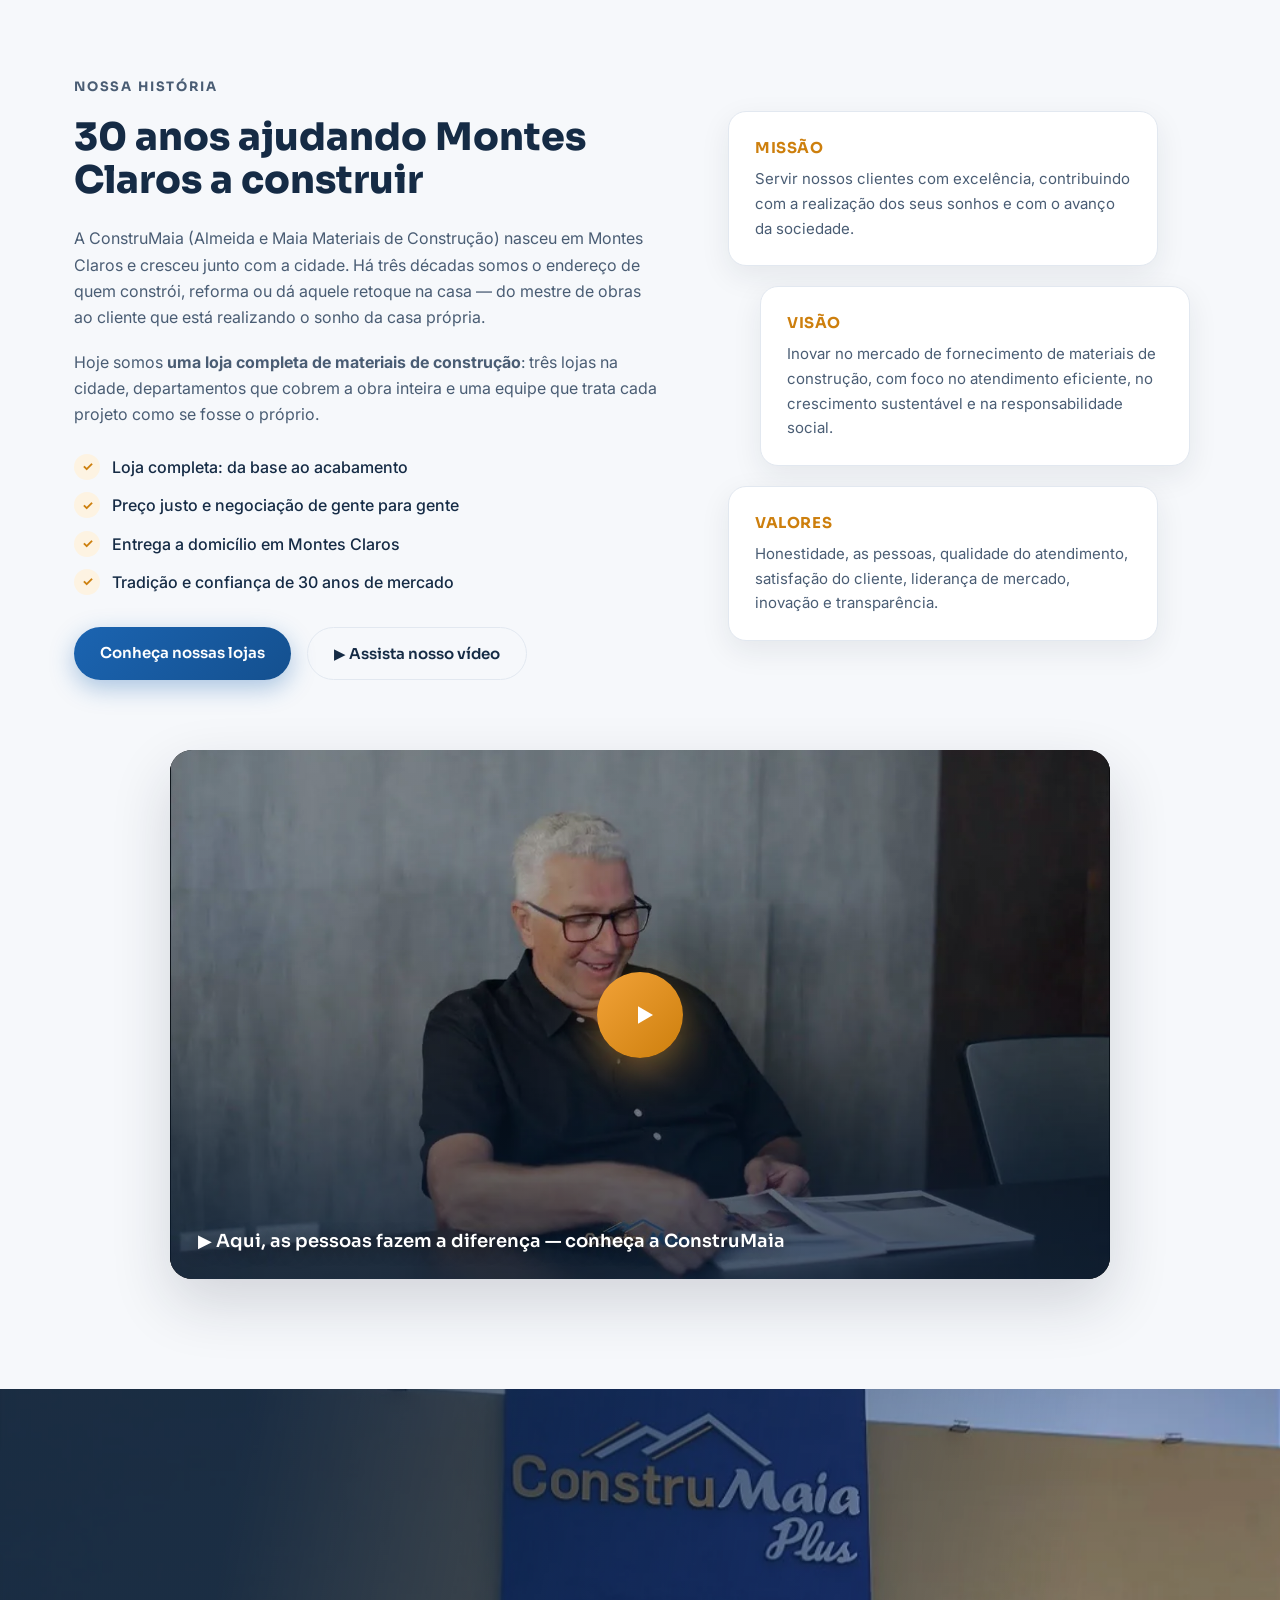
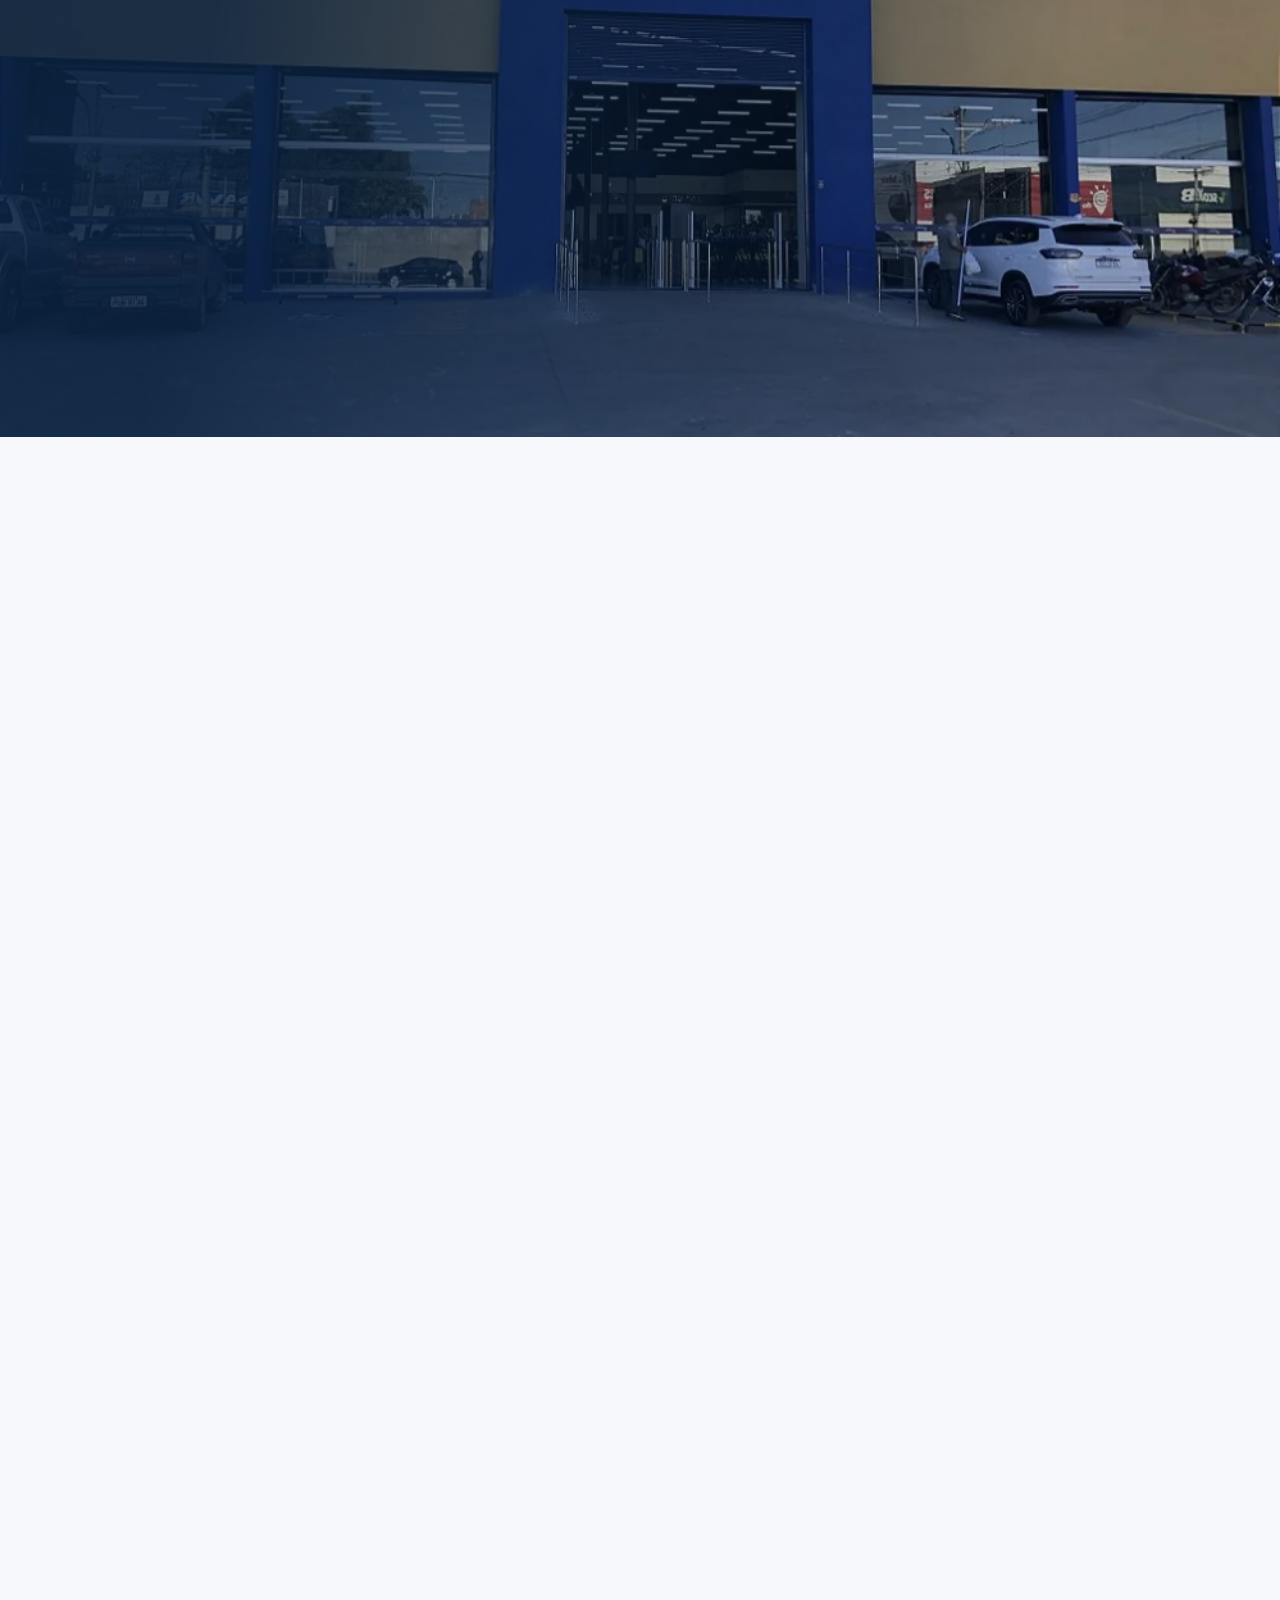
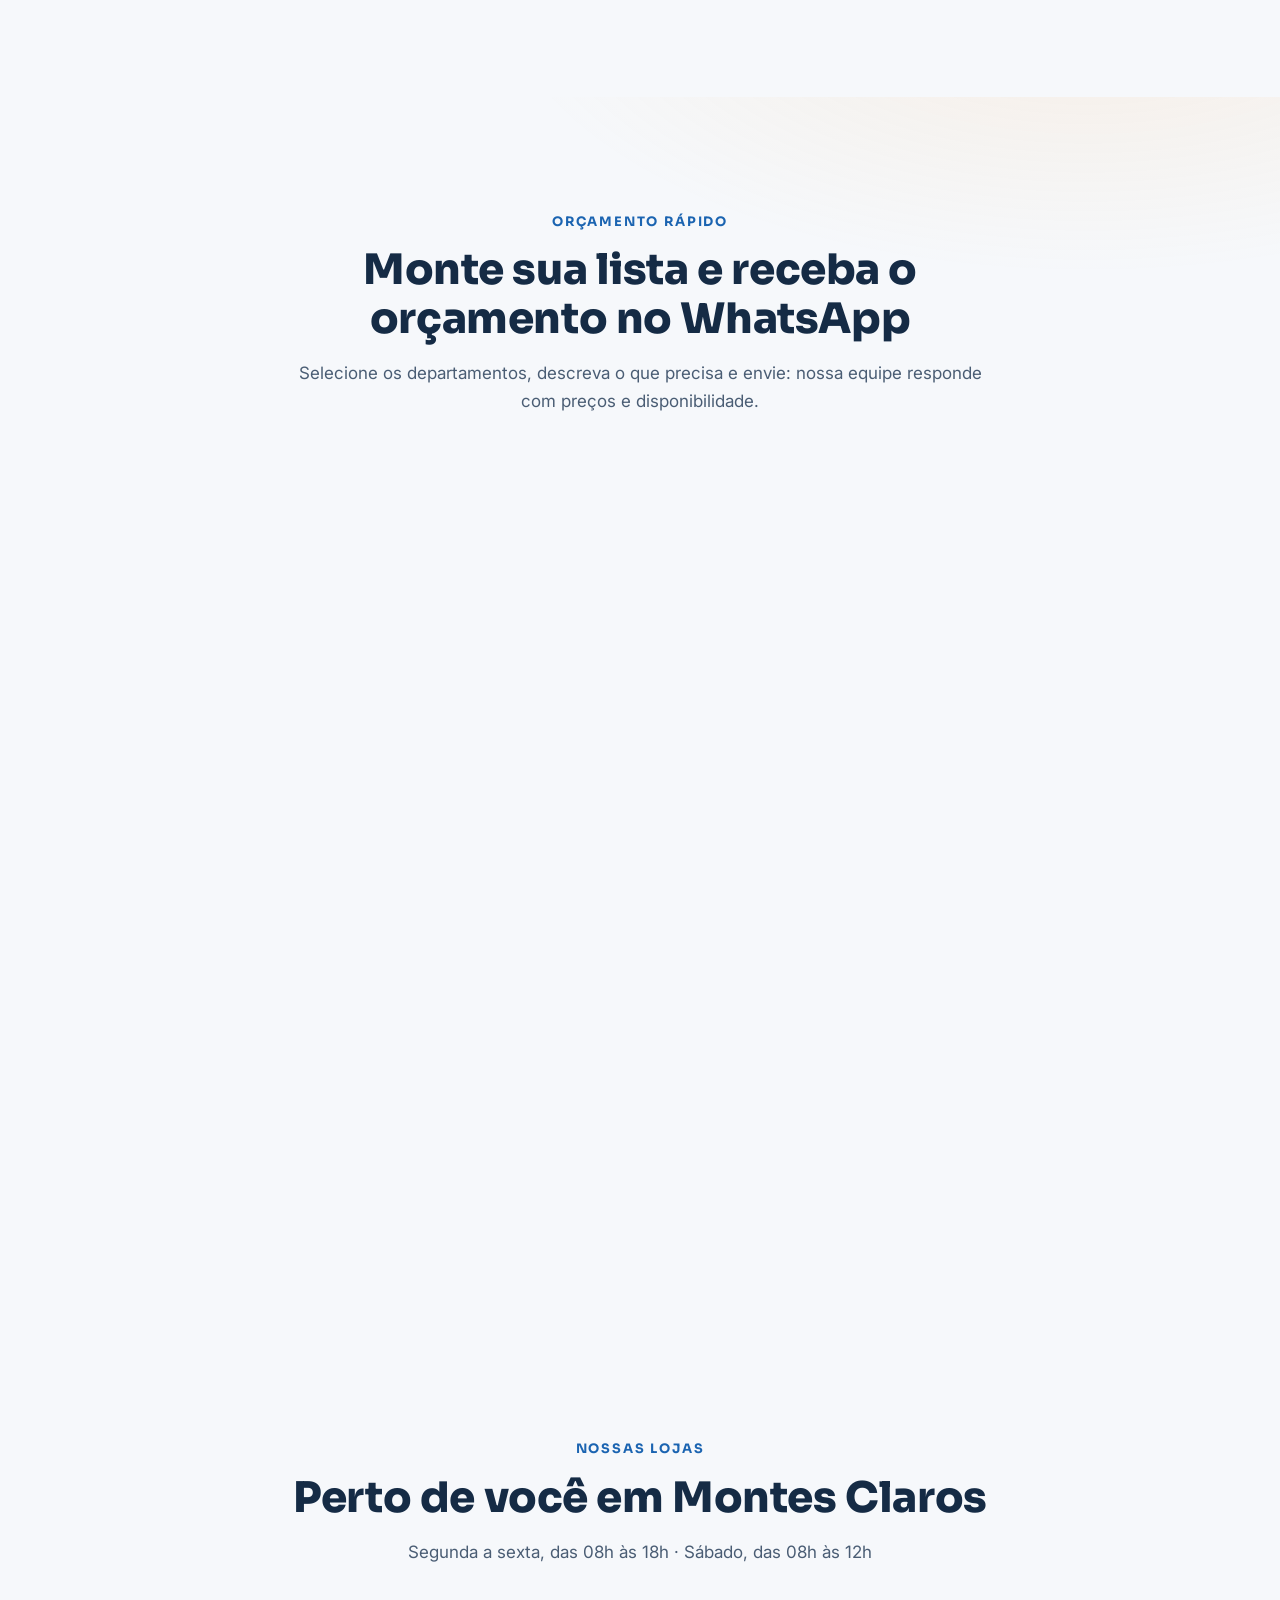
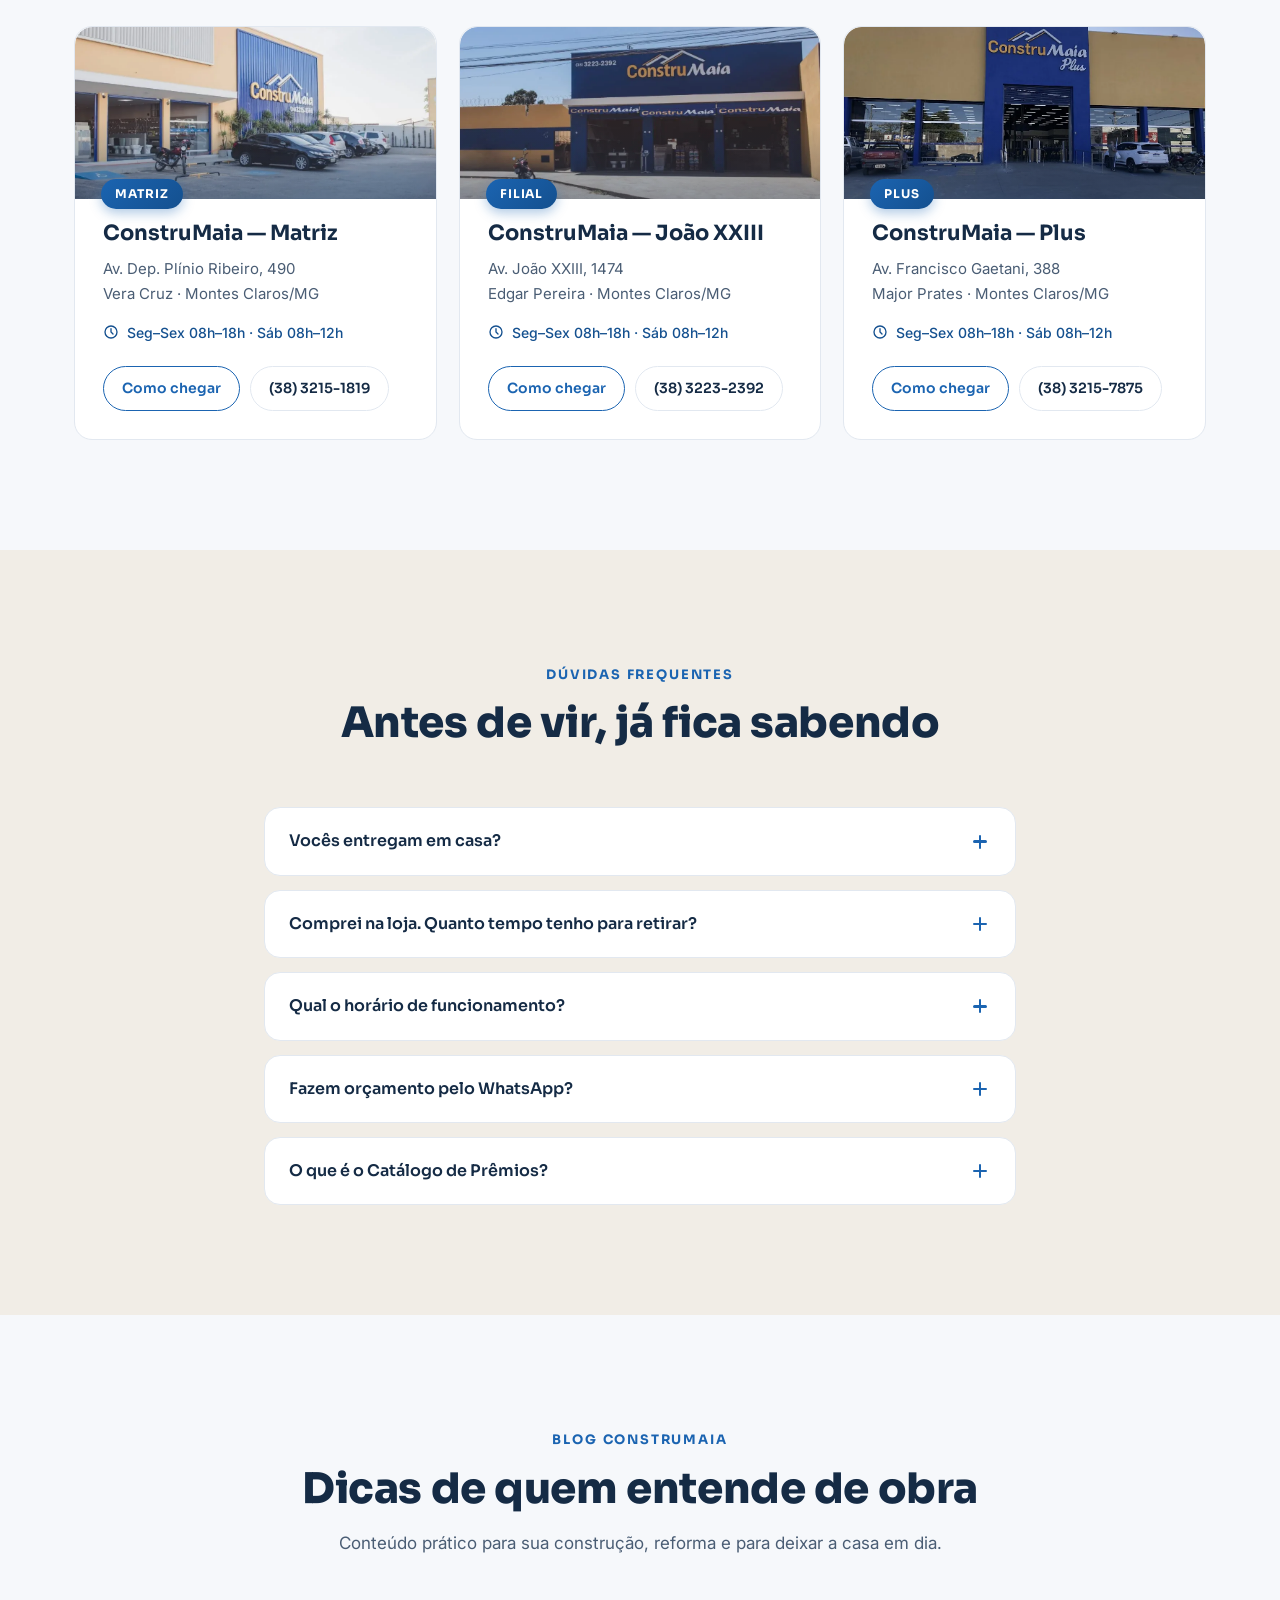
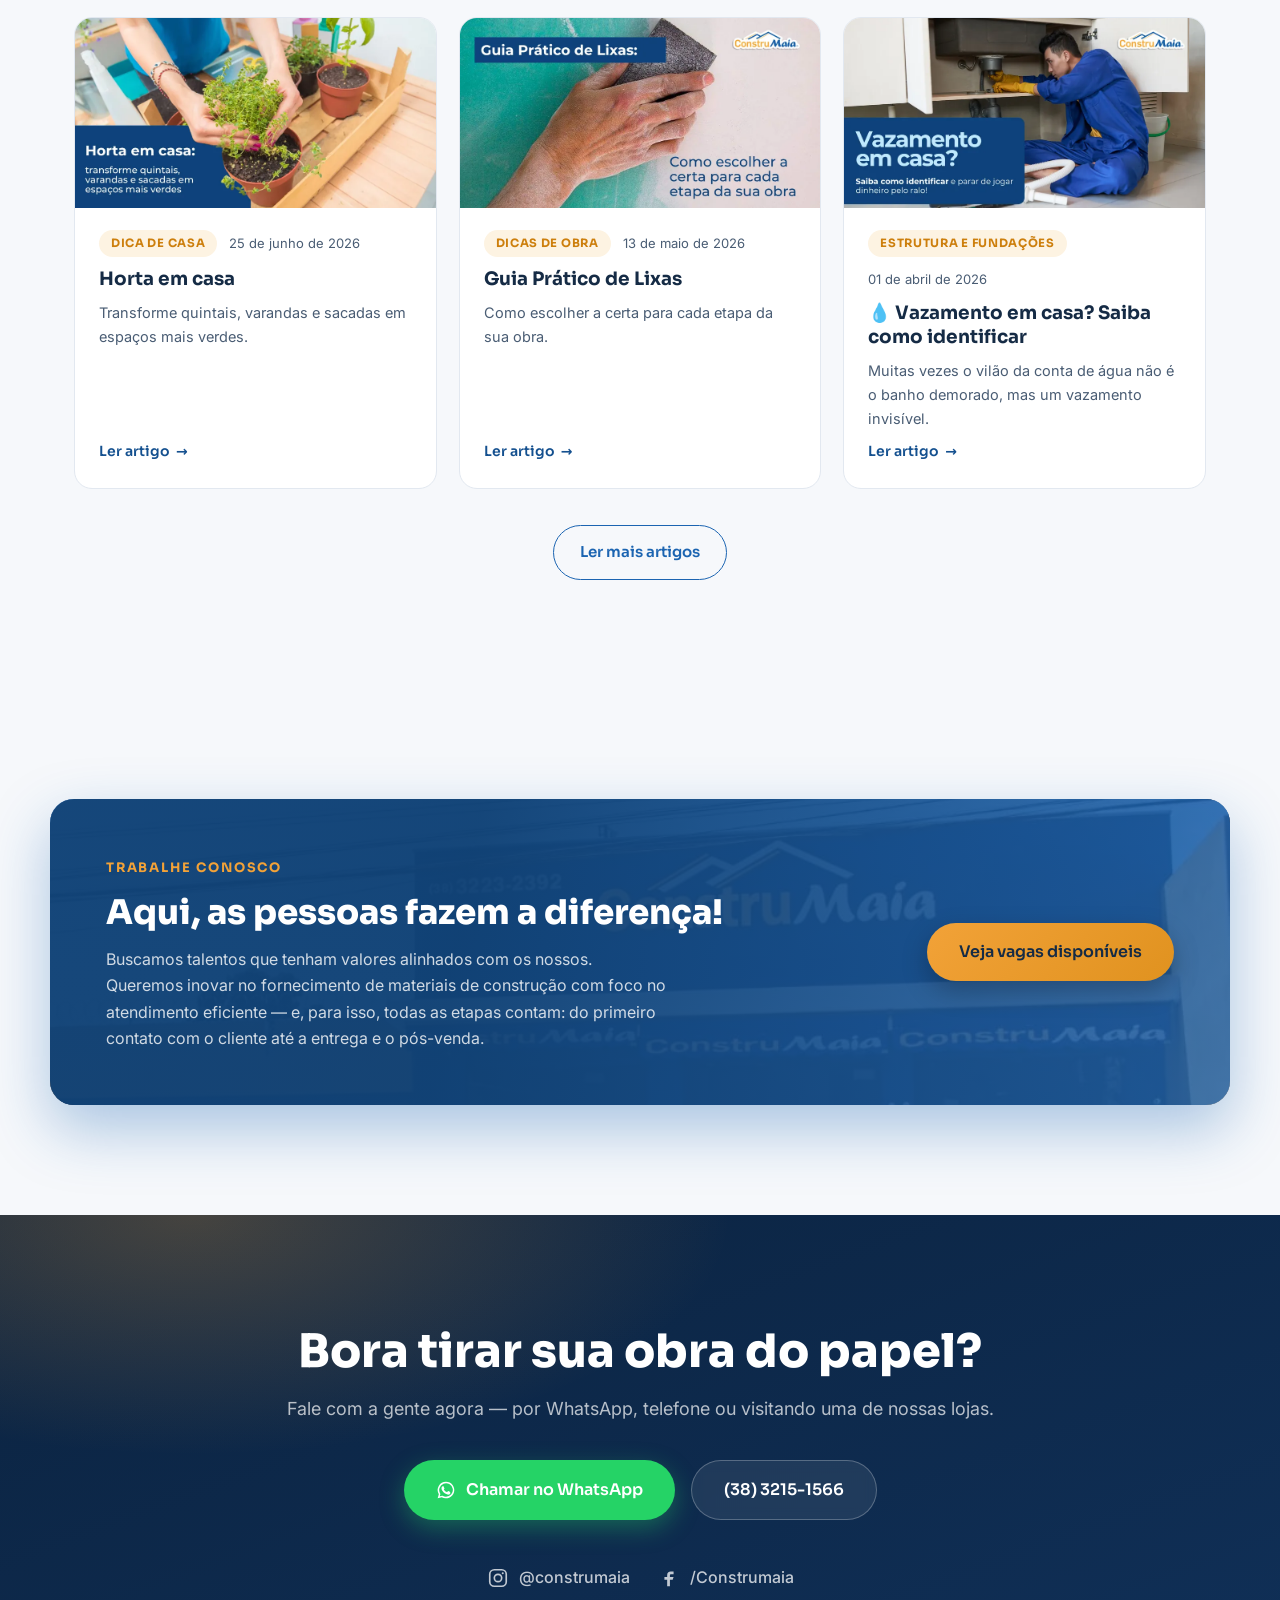
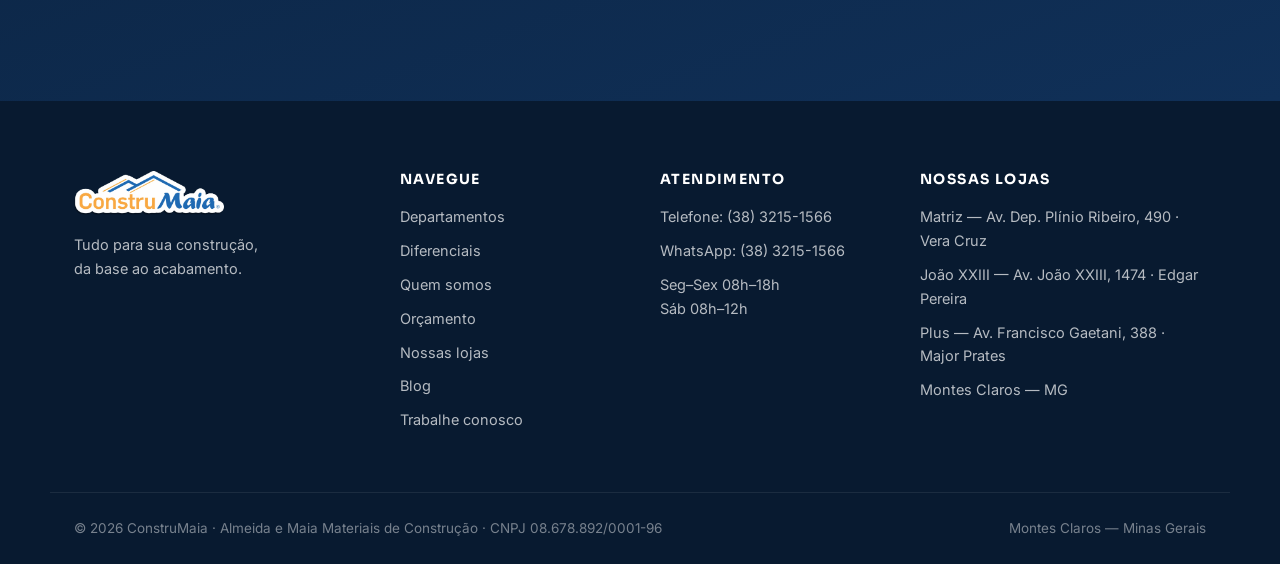
==== commit f0b6b29b: "feat: vídeo institucional visível e embutido na seção Quem Somos Substitui o modal por um player na " ====
--- a/index.html
+++ b/index.html
@@ -214,6 +214,17 @@
           <div class="about-card ac-3"><strong>Valores</strong><p>Honestidade, as pessoas, qualidade do atendimento, satisfação do cliente, liderança de mercado, inovação e transparência.</p></div>
         </div>
       </div>
+      <!-- vídeo institucional incorporado (toca aqui mesmo) -->
+      <div class="container video-wrap reveal">
+        <div class="video-player" id="videoPlayer">
+          <img src="assets/img/video-capa.webp" alt="Capa do vídeo institucional da ConstruMaia" loading="lazy">
+          <div class="video-shade" aria-hidden="true"></div>
+          <button type="button" class="video-play" id="playVideo" aria-label="Assistir o vídeo institucional da ConstruMaia">
+            <svg viewBox="0 0 24 24" width="30" height="30" fill="currentColor" aria-hidden="true"><path d="M8 5v14l12-7z"/></svg>
+          </button>
+          <span class="video-caption">▶ Aqui, as pessoas fazem a diferença — conheça a ConstruMaia</span>
+        </div>
+      </div>
     </section>
 
     <!-- ============ SHOWCASE (foto real com parallax) ============ -->
@@ -492,17 +503,6 @@
     <svg viewBox="0 0 24 24" width="28" height="28" fill="currentColor" aria-hidden="true"><path d="M12 2a10 10 0 0 0-8.6 15.1L2 22l5-1.3A10 10 0 1 0 12 2zm0 18.2a8.2 8.2 0 0 1-4.2-1.2l-.3-.2-3 .8.8-2.9-.2-.3A8.2 8.2 0 1 1 12 20.2zm4.5-6.1c-.2-.1-1.5-.7-1.7-.8-.2-.1-.4-.1-.6.1-.2.2-.6.8-.8 1-.1.2-.3.2-.5.1a6.7 6.7 0 0 1-3.3-2.9c-.3-.4 0-.5.1-.7l.4-.5c.1-.2.1-.3 0-.5-.1-.1-.6-1.4-.8-1.9-.2-.5-.4-.4-.6-.4h-.5c-.2 0-.5.1-.7.3-.2.3-.9.9-.9 2.2s.9 2.5 1.1 2.7c.1.2 1.9 2.9 4.6 4 .6.3 1.1.4 1.5.6.6.2 1.2.2 1.6.1.5-.1 1.5-.6 1.7-1.2.2-.6.2-1.1.1-1.2-.1-.1-.2-.2-.4-.3z"/></svg>
   </a>
 
-  <!-- modal do vídeo institucional (player dentro do site) -->
-  <div class="video-modal" id="videoModal" role="dialog" aria-modal="true" aria-label="Vídeo institucional da ConstruMaia" hidden>
-    <div class="video-backdrop" data-close-video></div>
-    <div class="video-frame">
-      <button class="video-close" data-close-video aria-label="Fechar vídeo">✕</button>
-      <div class="video-ratio">
-        <iframe id="videoIframe" data-src="https://www.youtube-nocookie.com/embed/hcWIwwkCmCg?autoplay=1&rel=0" title="Vídeo institucional ConstruMaia" allow="accelerometer; autoplay; clipboard-write; encrypted-media; gyroscope; picture-in-picture" allowfullscreen></iframe>
-      </div>
-    </div>
-  </div>
-
   <button class="back-top" id="backTop" aria-label="Voltar ao topo">
     <svg viewBox="0 0 24 24" width="20" height="20" fill="none" stroke="currentColor" stroke-width="2.4" stroke-linecap="round" stroke-linejoin="round"><path d="M12 19V5M5 12l7-7 7 7"/></svg>
   </button>
--- a/assets/css/site.css
+++ b/assets/css/site.css
@@ -469,30 +469,47 @@
 }
 .store-card.has-photo .store-tag { top: 152px; }
 
-/* ---------- modal do vídeo ---------- */
-.video-modal { position: fixed; inset: 0; z-index: 300; display: grid; place-items: center; }
-.video-modal[hidden] { display: none; }
-.video-backdrop {
-  position: absolute; inset: 0; background: rgba(8, 18, 32, .85);
-  backdrop-filter: blur(8px); cursor: pointer;
-}
-.video-frame {
-  position: relative; width: min(960px, 92vw);
-  animation: videoIn .35s cubic-bezier(.2, .9, .3, 1.2);
-}
-@keyframes videoIn { from { opacity: 0; transform: scale(.92) translateY(20px); } }
-.video-ratio {
-  position: relative; padding-top: 56.25%; border-radius: 18px; overflow: hidden;
-  background: #000; box-shadow: 0 40px 120px rgba(0, 0, 0, .6);
-}
-.video-ratio iframe { position: absolute; inset: 0; width: 100%; height: 100%; border: 0; }
-.video-close {
-  position: absolute; top: -46px; right: 0; width: 38px; height: 38px;
-  border-radius: 50%; border: 1px solid rgba(255, 255, 255, .3);
-  background: rgba(255, 255, 255, .1); color: #fff; font-size: 16px; cursor: pointer;
-  transition: background .2s, transform .2s;
-}
-.video-close:hover { background: var(--brand); transform: rotate(90deg); }
+/* ---------- vídeo institucional embutido ---------- */
+.video-wrap { margin-top: 70px; }
+.video-player {
+  position: relative; aspect-ratio: 16 / 9; max-width: 940px; margin: 0 auto;
+  border-radius: 22px; overflow: hidden; cursor: pointer; background: #000;
+  box-shadow: var(--shadow-lg);
+}
+.video-player > img {
+  width: 100%; height: 100%; object-fit: cover;
+  transition: transform .6s cubic-bezier(.2, .7, .2, 1);
+}
+.video-player:hover > img { transform: scale(1.04); }
+.video-shade {
+  position: absolute; inset: 0;
+  background: linear-gradient(to top, rgba(11, 35, 64, .65), rgba(11, 35, 64, .15) 55%);
+  transition: opacity .3s ease;
+}
+.video-play {
+  position: absolute; top: 50%; left: 50%; transform: translate(-50%, -50%);
+  width: 86px; height: 86px; border-radius: 50%; border: 0; cursor: pointer;
+  display: grid; place-items: center; color: #fff; padding-left: 6px;
+  background: linear-gradient(135deg, var(--brand), var(--brand-strong));
+  box-shadow: 0 12px 40px rgba(242, 162, 56, .5), 0 0 0 0 rgba(242, 162, 56, .5);
+  animation: playPulse 2.2s infinite; transition: transform .25s ease;
+}
+.video-play:hover { transform: translate(-50%, -50%) scale(1.1); }
+@keyframes playPulse {
+  0% { box-shadow: 0 12px 40px rgba(242, 162, 56, .5), 0 0 0 0 rgba(242, 162, 56, .45); }
+  70% { box-shadow: 0 12px 40px rgba(242, 162, 56, .5), 0 0 0 26px rgba(242, 162, 56, 0); }
+  100% { box-shadow: 0 12px 40px rgba(242, 162, 56, .5), 0 0 0 0 rgba(242, 162, 56, 0); }
+}
+.video-caption {
+  position: absolute; left: 28px; bottom: 22px; right: 28px; color: #fff;
+  font-family: var(--font-display); font-weight: 600; font-size: clamp(14px, 1.8vw, 18px);
+  text-shadow: 0 2px 16px rgba(0, 0, 0, .55);
+}
+.video-player iframe { position: absolute; inset: 0; width: 100%; height: 100%; border: 0; }
+.video-player.is-playing > img,
+.video-player.is-playing .video-shade,
+.video-player.is-playing .video-play,
+.video-player.is-playing .video-caption { display: none; }
 
 /* ---------- lojas ---------- */
 .stores-grid { display: grid; grid-template-columns: repeat(auto-fit, minmax(300px, 1fr)); gap: 22px; }
